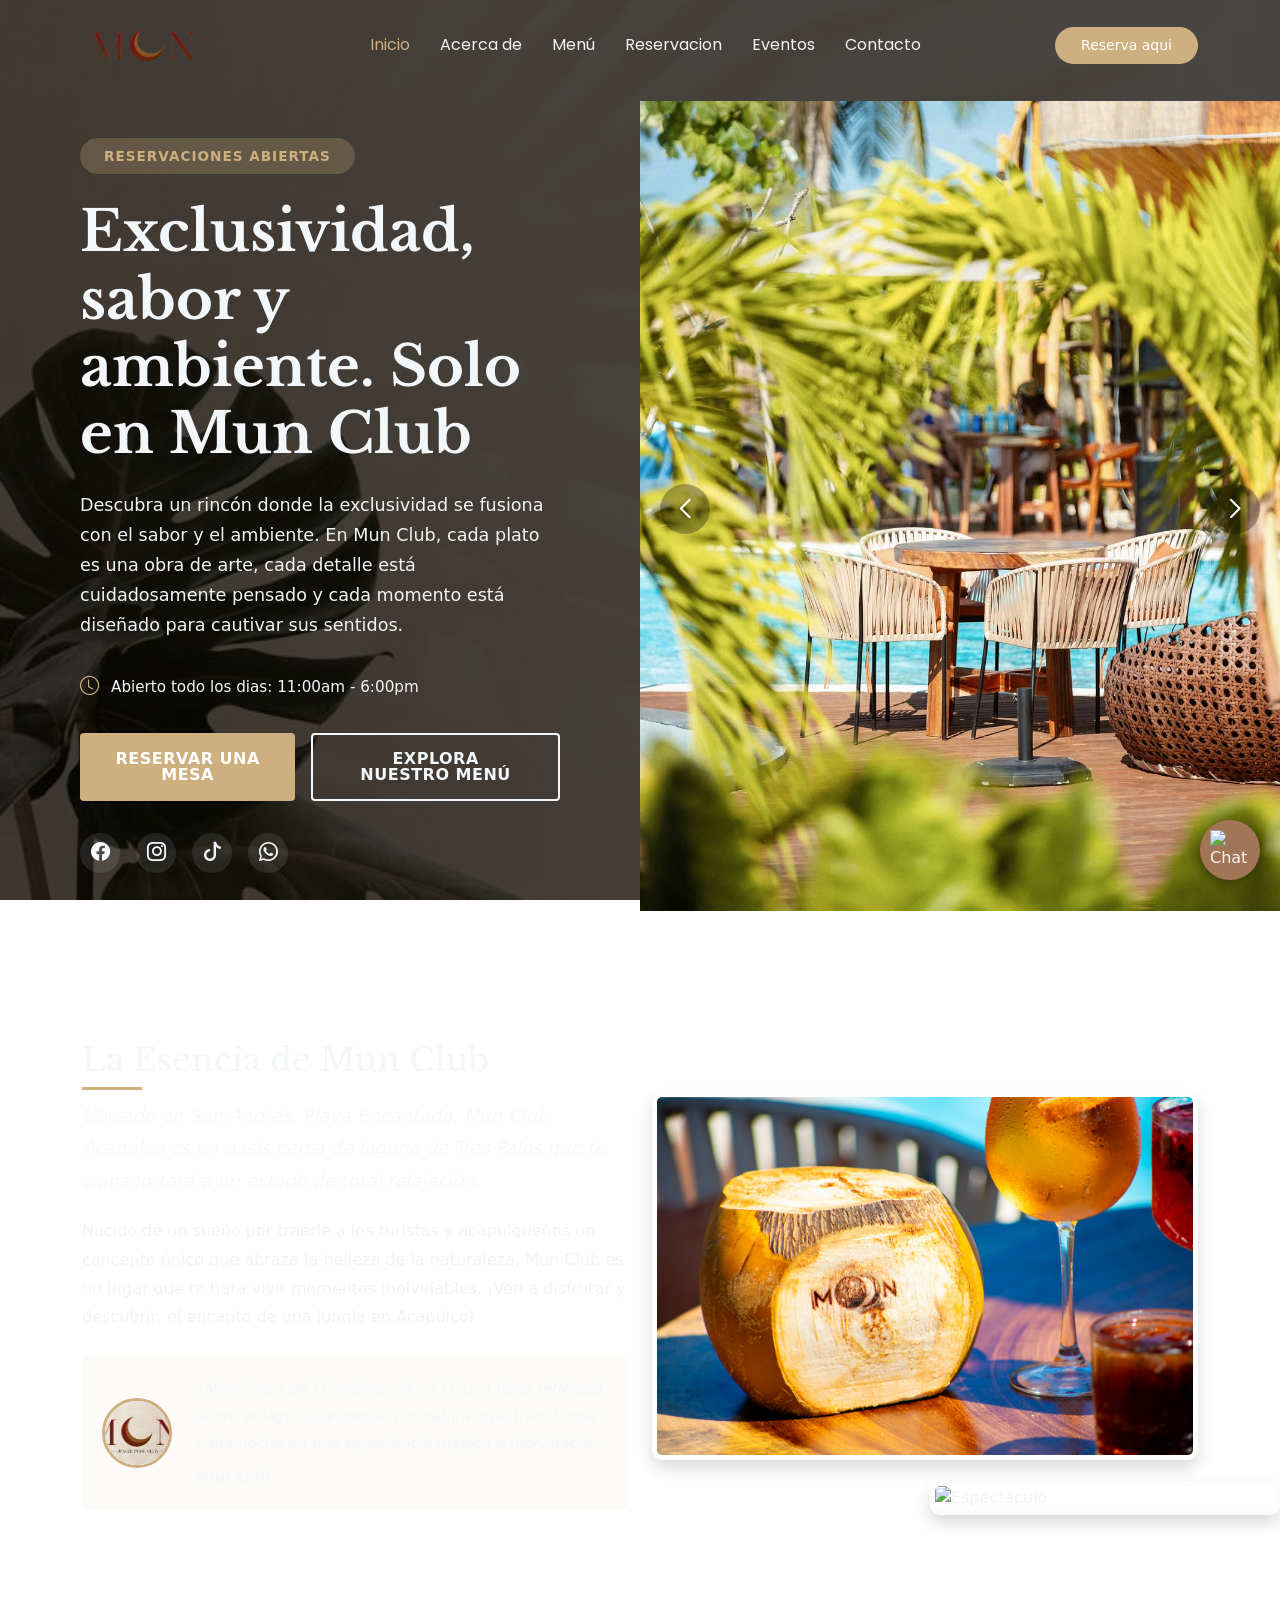
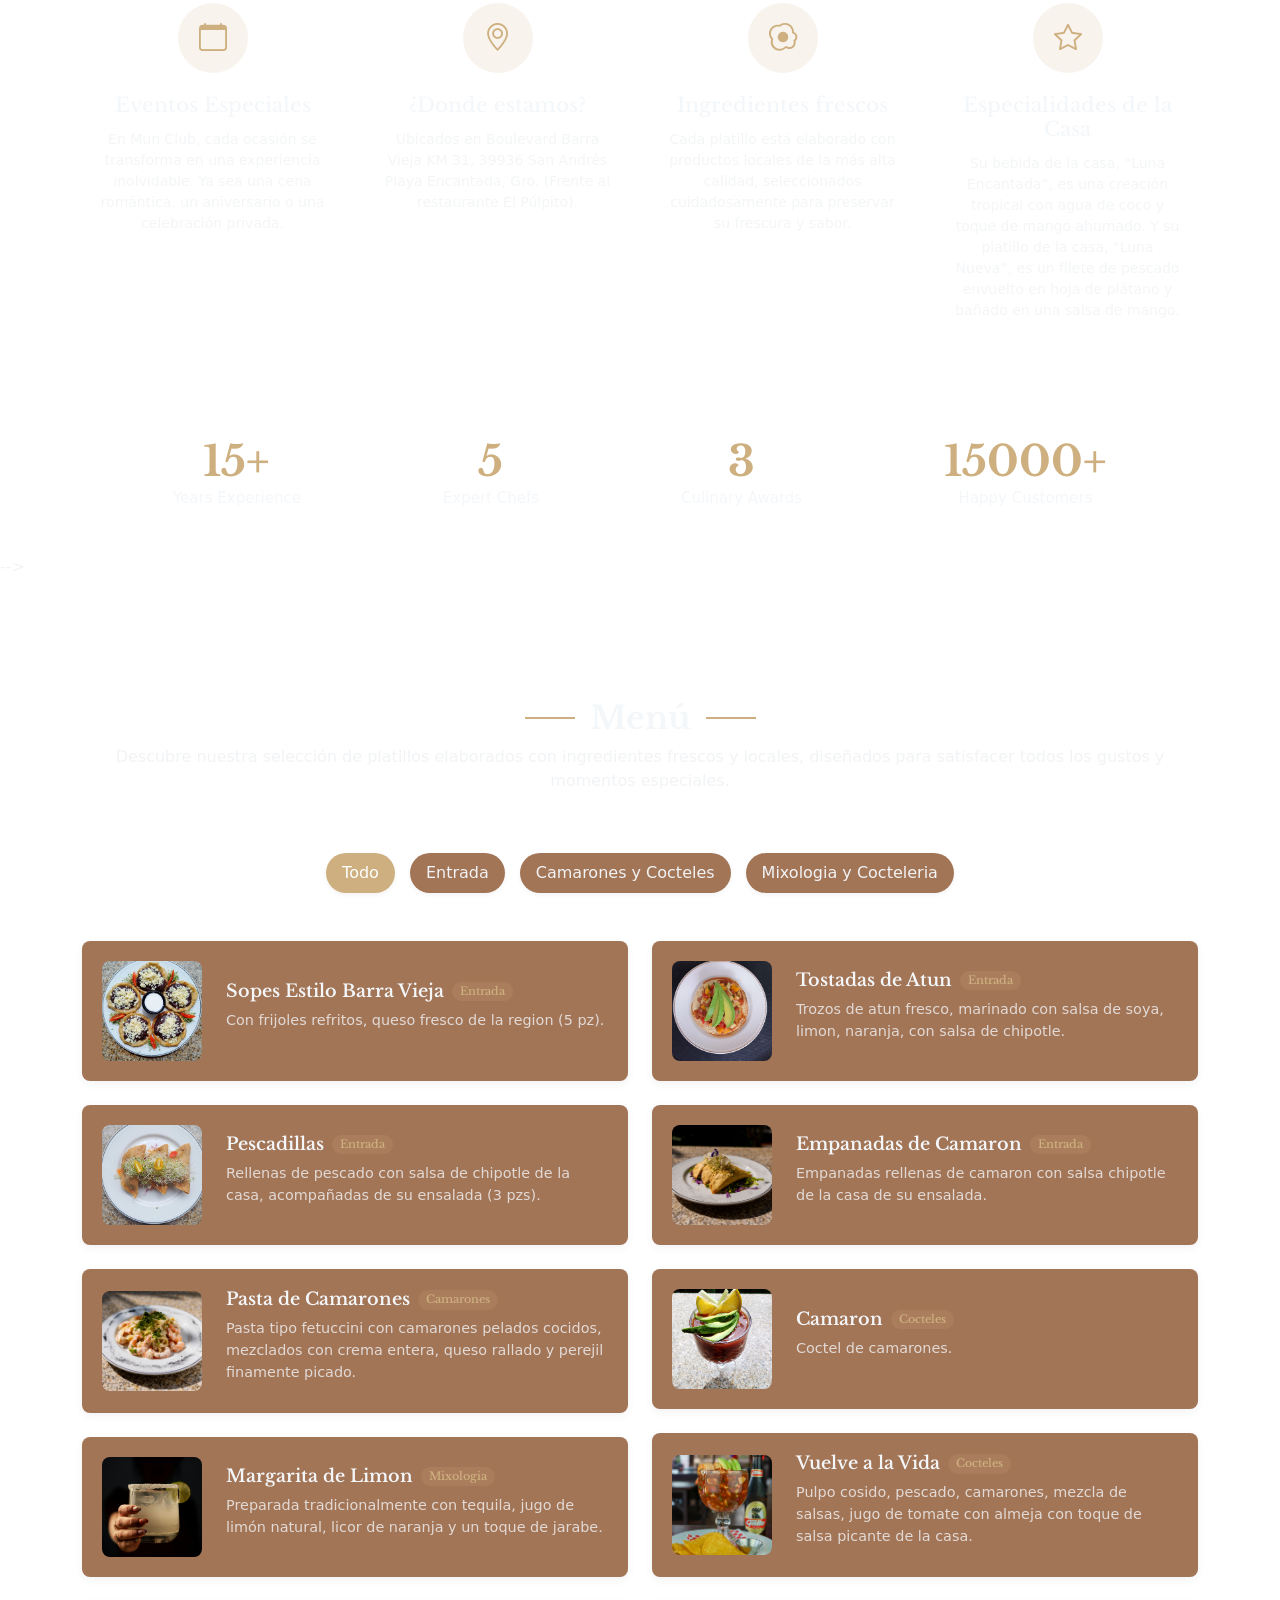
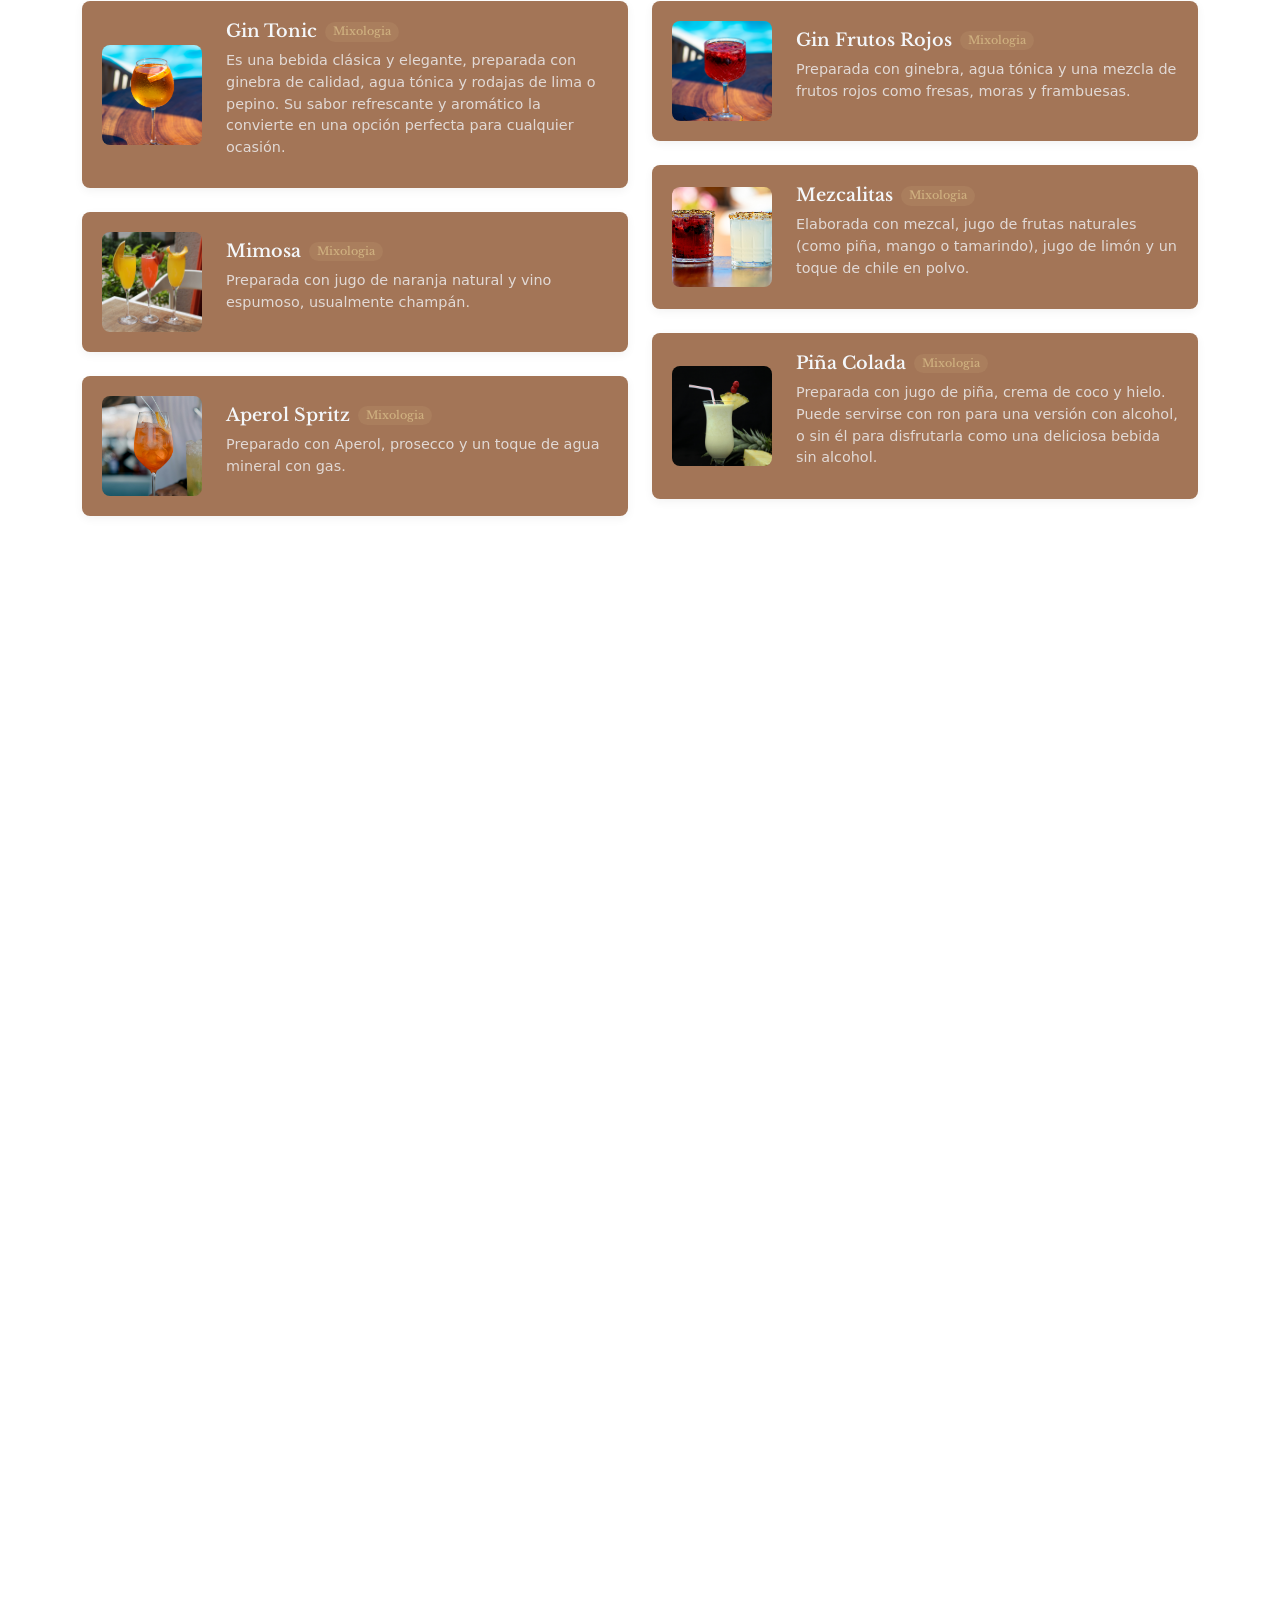
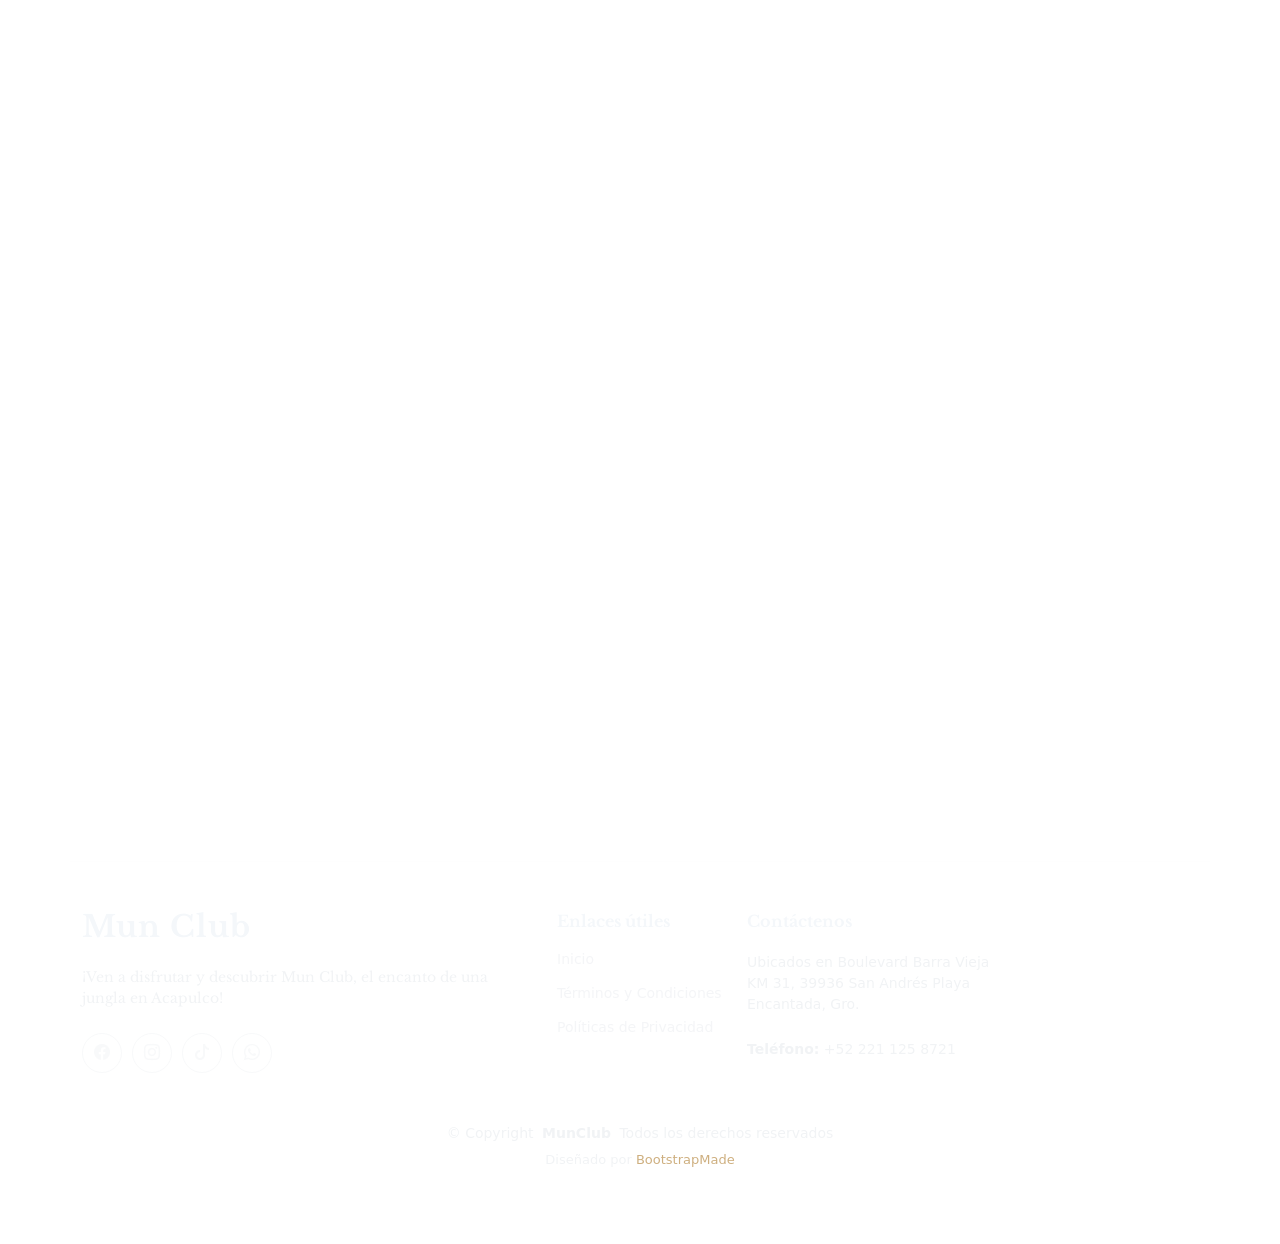
==== index.html @ 1144cb5f "cambio del index" ====
<!DOCTYPE html>
<html lang="en">

<head>
  <meta charset="utf-8">
  <meta content="width=device-width, initial-scale=1.0" name="viewport">
  <title>MunClub</title>
  <meta name="description" content="">
  <meta name="keywords" content="">

  <!-- Favicons -->
  <link href="assets/img/medialuna.png" rel="icon">
  <!-- <link href="assets/img/apple-touch-icon.png" rel="apple-touch-icon"> -->

  <!-- Fonts -->
  <link href="https://fonts.googleapis.com" rel="preconnect">
  <link href="https://fonts.gstatic.com" rel="preconnect" crossorigin>
  <link
    href="https://fonts.googleapis.com/css2?family=Roboto:ital,wght@0,100;0,300;0,400;0,500;0,700;0,900;1,100;1,300;1,400;1,500;1,700;1,900&family=Poppins:ital,wght@0,100;0,200;0,300;0,400;0,500;0,600;0,700;0,800;0,900;1,100;1,200;1,300;1,400;1,500;1,600;1,700;1,800;1,900&family=Libre+Baskerville:ital,wght@0,400;0,700;1,400;1,700&display=swap"
    rel="stylesheet">

  <!-- Vendor CSS Files -->
  <link href="assets/vendor/bootstrap/css/bootstrap.min.css" rel="stylesheet">
  <link href="assets/vendor/bootstrap-icons/bootstrap-icons.css" rel="stylesheet">
  <link href="assets/vendor/aos/aos.css" rel="stylesheet">
  <link href="assets/vendor/swiper/swiper-bundle.min.css" rel="stylesheet">

  <!-- Main CSS File -->
  <link href="assets/css/main.css" rel="stylesheet">

  <!-- =======================================================
  * Template Name: NiceRestaurant
  * Template URL: https://bootstrapmade.com/nice-restaurant-bootstrap-template/
  * Updated: Jun 06 2025 with Bootstrap v5.3.6
  * Author: BootstrapMade.com
  * License: https://bootstrapmade.com/license/
  ======================================================== -->
  <!-- Código de instalación Cliengo para yocelingarcia2110@gmail.com -->

</head>

<body class="index-page">

  <header id="header" class="header d-flex align-items-center sticky-top">
    <div class="container position-relative d-flex align-items-center justify-content-between">

      <a href="index.php" class="logo d-flex align-items-center me-auto me-xl-0">
        <!-- Uncomment the line below if you also wish to use an image logo -->
        <!-- <img src="assets/img/logo.webp" alt=""> -->
        <img src="assets/img/logo.png" alt="Logo" style="width: 130px; height: auto;">

      </a>

      <nav id="navmenu" class="navmenu">
        <ul>
          <li><a href="#hero" class="active">Inicio</a></li>
          <li><a href="#about">Acerca de</a></li>
          <li><a href="#menu">Men&uacute;</a></li>
          <li><a href="#book-a-table">Reservacion</a></li>
          <li><a href="#events">Eventos</a></li>
          <!-- <li class="dropdown"><a href="#"><span>Dropdown</span> <i class="bi bi-chevron-down toggle-dropdown"></i></a>
            <ul>
              <li><a href="#">Dropdown 1</a></li>
              <li class="dropdown"><a href="#"><span>Deep Dropdown</span> <i class="bi bi-chevron-down toggle-dropdown"></i></a>
                <ul>
                  <li><a href="#">Deep Dropdown 1</a></li>
                  <li><a href="#">Deep Dropdown 2</a></li>
                  <li><a href="#">Deep Dropdown 3</a></li>
                  <li><a href="#">Deep Dropdown 4</a></li>
                  <li><a href="#">Deep Dropdown 5</a></li>
                </ul>
              </li>
              <li><a href="#">Dropdown 2</a></li>
              <li><a href="#">Dropdown 3</a></li>
              <li><a href="#">Dropdown 4</a></li>
            </ul>
          </li> -->
          <li><a href="#contact">Contacto</a></li>
        </ul>
        <i class="mobile-nav-toggle d-xl-none bi bi-list"></i>
      </nav>

      <a class="btn-getstarted d-none d-sm-block" href="#book-a-table">Reserva aqui</a>

    </div>
  </header>

  <main class="main">

    <!-- Hero Section -->
    <section id="hero" class="hero section">
      <div class="container-fluid hero-container" data-aos="fade-up">
        <div class="row g-0 align-items-center">
          <div class="col-lg-6 content-col">
            <div class="content-wrapper">
              <div class="status-badge">Reservaciones Abiertas</div>
              <h2>Exclusividad, sabor y ambiente. Solo en Mun Club</h2>
              <p>Descubra un rincón donde la exclusividad se fusiona con el sabor y el ambiente. En Mun Club, cada plato
                es una obra de arte, cada detalle está cuidadosamente pensado
                y cada momento está diseñado para cautivar sus sentidos.</p>

              <div class="opening-hours" data-aos="fade-up" data-aos-delay="500">
                <i class="bi bi-clock"></i>
                <span>Abierto todo los dias: 11:00am - 6:00pm</span>
              </div>

              <div class="btn-group">
                <a href="#book-a-table" class="btn btn-book">Reservar una mesa</a>
                <a href="#menu" class="btn btn-menu">Explora nuestro men&uacute;</a>
              </div>

              <div class="social-links">
                <a href="https://www.facebook.com/profile.php?id=61573146194185"><i class="bi bi-facebook"></i></a>
                <a
                  href="https://www.instagram.com/munclub_aca?utm_source=ig_web_button_share_sheet&igsh=MXZiOXViYnc0ZmVwag=="><i
                    class="bi bi-instagram"></i></a>
                <a href="https://www.tiktok.com/@munclub_aca?is_from_webapp=1&sender_device=pc"><i
                    class="bi bi-tiktok"></i></a>
                <a href="https://wa.me/5212211258721?text=Hola%20Mun%20Club%2C%20quisiera%20hacer%20una%20reservación"><i
                    class="bi bi-whatsapp"></i></a>
              </div>
            </div>
          </div>

          <div class="col-lg-6 swiper-col">
            <div class="swiper hero-swiper init-swiper" data-aos="zoom-out" data-aos-delay="100">
              <script type="application/json" class="swiper-config">
                {
                  "loop": true,
                  "speed": 800,
                  "autoplay": {
                  "delay": 5000
                  },
                  "effect": "fade",
                  "slidesPerView": 1,
                  "navigation": {
                    "nextEl": ".swiper-button-next",
                    "prevEl": ".swiper-button-prev"
                  }
                }
              </script>
              <div class="swiper-wrapper">
                <div class="swiper-slide">
                  <div class="img-container">
                    <img src="assets/img/club/entrada_mun.jpg" alt="Restaurant Ambience">
                  </div>
                </div>
                <div class="swiper-slide">
                  <div class="img-container">
                    <img src="assets/img/club/sillas_mun.jpg" alt="Signature Dish">
                  </div>
                </div>
                <div class="swiper-slide">
                  <div class="img-container">
                    <img src="assets/img/club/vista_mun.jpg" alt="Expert Chefs">
                  </div>
                </div>
              </div>
              <div class="swiper-button-next"></div>
              <div class="swiper-button-prev"></div>
            </div>

          </div>
        </div>
      </div>

    </section><!-- /Hero Section -->

    <!-- About Section -->
    <section id="about" class="about section">

      <div class="container" data-aos="fade-up" data-aos-delay="100">

        <div class="row align-items-center gy-4">
          <div class="col-lg-6" data-aos="fade-up" data-aos-delay="200">
            <div class="about-content">
              <h3>La Esencia de Mun Club</h3>
              <p class="fst-italic">Ubicado en San Andr&eacute;s, Playa Encantada, Mun Club Acapulco es un oasis cerca
                de laguna de Tres Palos que te transportar&aacute; a un estado de total relajaci&oacute;n.</p>
              <p>Nacido de un sue&ntilde;o por traerle a los turistas y acapulque&ntilde;os un concepto &uacute;nico que
                abraza la belleza de la naturaleza,
                Mun Club es un lugar que te har&aacute; vivir momentos inolvidables. &iexcl;Ven a disfrutar y descubrir,
                el encanto de una jungla en Acapulco!</p>

              <div class="chef-signature mt-4">
                <div class="row align-items-center">
                  <div class="col-auto">
                    <img src="assets/img/logo.jpeg" class="chef-avatar rounded-circle" alt="Chef Portrait">
                  </div>
                  <div class="col">
                    <p class="chef-message mb-2">&ldquo;Mun&rdquo; nace de la inspiraci&oacute;n en la luna llena
                      reflejada sobre el lago, un espect&aacute;culo natural que transforma cada noche en una
                      experiencia m&aacute;gica e inolvidable.</p>
                    <p class="chef-name">Mun Club</p>
                  </div>
                </div>
              </div>
            </div>
          </div>

          <div class="col-lg-6" data-aos="zoom-in" data-aos-delay="300">
            <div class="about-image-wrapper">
              <img src="assets/img/club/_VR_5437.jpg" class="img-fluid main-image shadow" style="width: 600px;"
                alt="En familia">
              <img src="assets/img/club/_VR_6029.jpg" class="img-fluid accent-image shadow" style="width: 350px;"
                alt="Espectaculo">
              <!-- <span class="establishment-year d-flex align-items-center justify-content-center text-center">Est. 2005</span> -->
            </div>
          </div>
        </div>

        <div class="row mt-5 pt-4 features-section">
          <div class="col-lg-3 col-md-6 mb-4" data-aos="fade-up" data-aos-delay="200">
            <div class="feature-box">
              <div class="feature-icon">
                <i class="bi bi-calendar"></i>
              </div>
              <h4>Eventos Especiales</h4>
              <p>En Mun Club, cada ocasi&oacute;n se transforma en una experiencia inolvidable. Ya sea una cena
                rom&aacute;ntica, un aniversario o una celebraci&oacute;n privada.</p>
            </div>
          </div>

          <div class="col-lg-3 col-md-6 mb-4" data-aos="fade-up" data-aos-delay="300">
            <div class="feature-box">
              <div class="feature-icon">
                <i class="bi bi-geo-alt"></i>
              </div>
              <h4>¿Donde estamos?</h4>
              <p>Ubicados en Boulevard Barra Vieja KM 31, 39936 San Andr&eacute;s Playa Encantada, Gro. (Frente al
                restaurante El P&uacute;lpito).</p>
            </div>
          </div>

          <div class="col-lg-3 col-md-6 mb-4" data-aos="fade-up" data-aos-delay="400">
            <div class="feature-box">
              <div class="feature-icon">
                <i class="bi bi-egg-fried"></i>
              </div>
              <h4>Ingredientes frescos</h4>
              <p>Cada platillo est&aacute; elaborado con productos locales de la m&aacute;s alta calidad, seleccionados
                cuidadosamente para preservar su frescura y sabor.</p>
            </div>
          </div>

          <div class="col-lg-3 col-md-6 mb-4" data-aos="fade-up" data-aos-delay="500">
            <div class="feature-box">
              <div class="feature-icon">
                <i class="bi bi-star"></i>
              </div>
              <h4>Especialidades de la Casa</h4>
              <p>Su bebida de la casa, &ldquo;Luna Encantada&rdquo;, es una creaci&oacute;n tropical con agua de coco y
                toque de mango ahumado. Y su platillo de la casa, &ldquo;Luna Nueva&rdquo;,
                es un filete de pescado envuelto en hoja de pl&aacute;tano y ba&ntilde;ado en una salsa de mango.</p>
            </div>
          </div>
        </div>


        <div class="col-lg-12" data-aos="fade-up" data-aos-delay="200">
          <div class="stats-container">
            <div class="stat-item">
              <span class="stat-number"><span data-purecounter-start="0" data-purecounter-end="15"
                  data-purecounter-duration="0" class="purecounter">15</span>+</span>
              <p class="stat-label">Years Experience</p>
            </div>

            <div class="stat-item">
              <span class="stat-number"><span data-purecounter-start="0" data-purecounter-end="5"
                  data-purecounter-duration="0" class="purecounter">5</span></span>
              <p class="stat-label">Expert Chefs</p>
            </div>

            <div class="stat-item">
              <span class="stat-number"><span data-purecounter-start="0" data-purecounter-end="3"
                  data-purecounter-duration="0" class="purecounter">3</span></span>
              <p class="stat-label">Culinary Awards</p>
            </div>

            <div class="stat-item">
              <span class="stat-number"><span data-purecounter-start="0" data-purecounter-end="15000"
                  data-purecounter-duration="0" class="purecounter">15000</span>+</span>
              <p class="stat-label">Happy Customers</p>
            </div>
          </div>
        </div>
      </div> -->

      </div>

    </section><!-- /About Section -->

    <!-- Menu Section -->
    <section id="menu" class="menu section">

      <!-- Section Title -->
      <div class="container section-title" data-aos="fade-up">
        <h2>Men&uacute;</h2>
        <p>Descubre nuestra selecci&oacute;n de platillos elaborados con ingredientes frescos y locales,
          dise&ntilde;ados para satisfacer todos los gustos y momentos especiales.</p>
      </div><!-- End Section Title -->

      <div class="container" data-aos="fade-up">

        <div class="isotope-layout" data-default-filter="*" data-layout="masonry" data-sort="original-order">

          <div class="menu-filters isotope-filters mb-5">
            <ul>
              <li data-filter="" class="filter-active">Todo</li>
              <li data-filter=".filter-starters">Entrada</li>
              <li data-filter=".filter-main">Camarones y Cocteles</li>
              <li data-filter=".filter-dessert">Mixologia y Cocteleria</li>
              <!-- <li data-filter=".filter-drinks">Drinks</li> -->
            </ul>
          </div>

          <div class="menu-container isotope-container row gy-4">

            <!-- Regular Menu Items Entrada -->
            <div class="col-lg-6 isotope-item filter-starters">
              <div class="menu-item d-flex align-items-center gap-4">
                <img src="assets/img/club/Sopes_estilo_baja.jpeg" alt="Sopes estilo baja"
                  class="menu-img img-fluid rounded-3">
                <div class="menu-content">
                  <h5>Sopes Estilo Barra Vieja <span class="menu-tag">Entrada</span></h5>
                  <p>Con frijoles refritos, queso fresco de la region (5 pz).</p>
                </div>
              </div>
            </div>

            <div class="col-lg-6 isotope-item filter-starters">
              <div class="d-flex menu-item align-items-center gap-4">
                <img src="assets/img/club/tostadas_atu.jpeg" alt="Starter" class="menu-img img-fluid rounded-3">
                <div class="menu-content">
                  <h5>Tostadas de Atun<span class="menu-tag">Entrada</span></h5>
                  <p>Trozos de atun fresco, marinado con salsa de soya, limon, naranja, con salsa de chipotle.</p>
                </div>
              </div>
            </div>

            <div class="col-lg-6 isotope-item filter-starters">
              <div class="d-flex menu-item align-items-center gap-4">
                <img src="assets/img/club/Pezcadillas.jpeg" alt="Starter" class="menu-img img-fluid rounded-3">
                <div class="menu-content">
                  <h5>Pescadillas<span class="menu-tag">Entrada</span></h5>
                  <p>Rellenas de pescado con salsa de chipotle de la casa, acompañadas de su ensalada (3 pzs).</p>
                </div>
              </div>
            </div>

            <div class="col-lg-6 isotope-item filter-starters">
              <div class="d-flex menu-item align-items-center gap-4">
                <img src="assets/img/club/_VR_5564.jpg" alt="Starter" class="menu-img img-fluid rounded-3">
                <div class="menu-content">
                  <h5>Empanadas de Camaron<span class="menu-tag">Entrada</span></h5>
                  <p>Empanadas rellenas de camaron con salsa chipotle de la casa de su ensalada.</p>
                </div>
              </div>
            </div>

            <!--fIN Entrada-->

            <!-- Camarones -->
            <div class="col-lg-6 isotope-item filter-main">
              <div class="d-flex menu-item align-items-center gap-4">
                <img src="assets/img/club/pasta_camaron.jpg" alt="Main Course" class="menu-img img-fluid rounded-3">
                <div class="menu-content">
                  <h5>Pasta de Camarones <span class="menu-tag">Camarones</span></h5>
                  <p>Pasta tipo fetuccini con camarones pelados cocidos, mezclados con crema entera, queso rallado y
                    perejil finamente picado.</p>

                </div>
              </div>
            </div>
            <!-- Camarones -->

            <div class="col-lg-6 isotope-item filter-main">
              <div class="d-flex menu-item align-items-center gap-4">
                <img src="assets/img/club/coctel_camaron.jpeg" alt="Main Course" class="menu-img img-fluid rounded-3">
                <div class="menu-content">
                  <h5>Camaron <span class="menu-tag">Cocteles</span></h5>
                  <p>Coctel de camarones.</p>

                </div>
              </div>
            </div>

            <div class="col-lg-6 isotope-item filter-main">
              <div class="d-flex menu-item align-items-center gap-4">
                <img src="assets/img/club/coctel_vuelve_a_la_vida.jpg" alt="Main Course"
                  class="menu-img img-fluid rounded-3">
                <div class="menu-content">
                  <h5>Vuelve a la Vida<span class="menu-tag">Cocteles</span></h5>
                  <p>Pulpo cosido, pescado, camarones, mezcla de salsas, jugo de tomate con almeja con toque de salsa
                    picante de la casa.</p>

                </div>
              </div>
            </div>

            <div class="col-lg-6 isotope-item filter-dessert">
              <div class="d-flex menu-item align-items-center gap-4">
                <img src="assets/img/club/margarita_de_limon.jpg" alt="Dessert" class="menu-img img-fluid rounded-3">
                <div class="menu-content">
                  <h5>Margarita de Limon<span class="menu-tag">Mixologia</span></h5>
                  <p>Preparada tradicionalmente con tequila, jugo de lim&oacute;n natural, licor de naranja y un toque
                    de jarabe.</p>
                </div>
              </div>
            </div>

            <div class="col-lg-6 isotope-item filter-dessert">
              <div class="d-flex menu-item align-items-center gap-4">
                <img src="assets/img/club/gin_tinic.jpg" alt="Dessert" class="menu-img img-fluid rounded-3">
                <div class="menu-content">
                  <h5>Gin Tonic <span class="menu-tag">Mixologia</span></h5>
                  <p>Es una bebida cl&aacute;sica y elegante, preparada con ginebra de calidad, agua t&oacute;nica y
                    rodajas de lima o pepino. Su sabor refrescante
                    y arom&aacute;tico la convierte en una opci&oacute;n perfecta para cualquier ocasi&oacute;n.</p>

                </div>
              </div>
            </div>

            <div class="col-lg-6 isotope-item filter-dessert">
              <div class="d-flex menu-item align-items-center gap-4">
                <img src="assets/img/club/gin_frutos_rojos.jpg" alt="Dessert" class="menu-img img-fluid rounded-3">
                <div class="menu-content">
                  <h5>Gin Frutos Rojos<span class="menu-tag">Mixologia</span></h5>
                  <p>Preparada con ginebra, agua t&oacute;nica y
                    una mezcla de frutos rojos como fresas, moras y frambuesas.</p>
                </div>
              </div>
            </div>

            <div class="col-lg-6 isotope-item filter-dessert">
              <div class="d-flex menu-item align-items-center gap-4">
                <img src="assets/img/club/mezcalitas.jpg" alt="Dessert" class="menu-img img-fluid rounded-3">
                <div class="menu-content">
                  <h5>Mezcalitas<span class="menu-tag">Mixologia</span></h5>
                  <p>Elaborada con mezcal, jugo de frutas naturales (como pi&ntilde;a, mango o tamarindo),
                    jugo de lim&oacute;n y un toque de chile en polvo.</p>
                </div>
              </div>
            </div>

            <div class="col-lg-6 isotope-item filter-dessert">
              <div class="d-flex menu-item align-items-center gap-4">
                <img src="assets/img/club/mimosas.jpg" alt="Dessert" class="menu-img img-fluid rounded-3">
                <div class="menu-content">
                  <h5>Mimosa<span class="menu-tag">Mixologia</span></h5>
                  <p>Preparada con jugo de naranja natural y vino espumoso, usualmente champ&aacute;n.</p>
                </div>
              </div>
            </div>

            <div class="col-lg-6 isotope-item filter-dessert">
              <div class="d-flex menu-item align-items-center gap-4">
                <img src="assets/img/club/piña_colada.jpg" alt="Dessert" class="menu-img img-fluid rounded-3">
                <div class="menu-content">
                  <h5>Pi&ntilde;a Colada<span class="menu-tag">Mixologia</span></h5>
                  <p>Preparada con jugo de pi&ntilde;a, crema de coco y hielo.
                    Puede servirse con ron para una versi&oacute;n con alcohol, o sin &eacute;l para disfrutarla como
                    una deliciosa bebida sin alcohol.</p>
                </div>
              </div>
            </div>

            <div class="col-lg-6 isotope-item filter-dessert">
              <div class="d-flex menu-item align-items-center gap-4">
                <img src="assets/img/club/aperol.jpg" alt="Dessert" class="menu-img img-fluid rounded-3">
                <div class="menu-content">
                  <h5>Aperol Spritz<span class="menu-tag">Mixologia</span></h5>
                  <p>Preparado con Aperol, prosecco y un toque de agua mineral con gas.</p>
                </div>
              </div>
            </div>


          
          </div>

        
        </div>

      </div>

      <div class="text-center mt-5" data-aos="fade-up">
        <a href="assets/pdf/Mun Club Menu.pdf" class="download-menu">
          <i class="bi bi-file-earmark-pdf"></i> Descargar Men&uacute;
        </a>
      </div>

      <!-- Chef's Specials -->
      <div class="col-12 mt-5" data-aos="fade-up">
        <div class="specials-badge">
          <span><i class="bi bi-award"></i> Sabores Nuevos</span>
        </div>
        <div class="specials-container">
          <div class="row g-4">
            <div class="col-md-6">
              <div class="menu-item special-item">
                <div class="menu-item-img">
                  <img src="assets/img/club/tacos_gobernador.jpeg" alt="Special Dish" class="img-fluid">
                  <div class="menu-item-badges">
                    <span class="badge-special">Nuevo</span>
                    <span class="badge-vegan">Mariscos</span>
                  </div>
                </div>
                <div class="menu-item-content">
                  <h4>Tacos Gobernador</h4>
                  <p>Tortillas doradas rellenas de camarones salteados con pimientos, cebolla y queso derretido, todo
                    sazonado con un toque especial de la casa. Una combinaci&oacute;n
                    jugosa y crujiente que captura el sabor del Pac&iacute;fico en cada bocado.</p>
                </div>
              </div>
            </div>
            <div class="col-md-6">
              <div class="menu-item special-item">
                <div class="menu-item-img">
                  <img src="assets/img/club/camarones_rrellenos.jpg" alt="Special Dish" class="img-fluid">
                  <div class="menu-item-badges">
                    <span class="badge-special">Nuevo</span>
                    <span class="badge-spicy">Mariscos</span>
                  </div>
                </div>
                <div class="menu-item-content">
                  <h4>Camarones Rellenos</h4>
                  <p>Jugosos camarones jumbo rellenos de queso crema y envueltos en tocino crujiente,
                    servidos con una salsa especial de la casa. Un platillo indulgente que combina mariscos y sabores
                    ahumados a la perfecci&oacute;n.</p>
                </div>
              </div>
            </div>
          </div>
        </div>
      </div>

      </div>

    </section><!-- /Menu Section -->


    <!-- Book A Table Section -->
    <section id="book-a-table" class="book-a-table section">

      <div class="container" data-aos="fade-up" data-aos-delay="100">

        <div class="row gy-5 mb-5">
          <div class="col-lg-6" data-aos="fade-right" data-aos-delay="200">
            <div class="reservation-info">
              <div class="text-content">
                <h3>Reserva tu Mesa</h3>
                <p>Vive una experiencia gastron&oacute;mica inolvidable. Haz tu reservaci&oacute;n con
                  anticipaci&oacute;n y asegura tu lugar para disfrutar de nuestros platillos en el ambiente perfecto.
                </p>

                <div class="reservation-details mt-4">
                  <div class="detail-item">
                    <i class="bi bi-clock"></i>
                    <div>
                      <h5>Horarios de Atenci&oacute;n</h5>
                      <p>Lunes - Domingo: 11:00 AM - 6:00 PM<br>

                    </div>
                  </div>

                  <div class="detail-item">
                    <i class="bi bi-geo-alt"></i>
                    <div>
                      <h5>Ubicaci&oacute;n</h5>
                      <p>Ubicados en Boulevard Barra Vieja KM 31, 39936 San Andr&eacute;s Playa Encantada, Gro. <br>
                        (Frente al restaurante El P&uacute;lpito).</p>
                    </div>
                  </div>

                  <div class="detail-item">
                    <i class="bi bi-telephone"></i>
                    <div>
                      <h5>Ll&aacute;manos</h5>
                      <p>+52 221 125 8721</p>
                    </div>
                  </div>
                </div>
              </div>
            </div>
          </div>

          <div class="col-lg-6" data-aos="fade-left" data-aos-delay="300">
            <div class="reservation-image">
              <video class="video-responsive" controls>
                <source src="assets/img/club/mun.MP4" type="video/mp4">
              </video>

            </div>
          </div>
        </div>

        <div class="row">
          <div class="col-12" data-aos="fade-up" data-aos-delay="400">
            <div class="reservation-form-wrapper">
              <div class="form-header">
                <h3>Reserva una Mesa</h3>
                <p>Por favor rellene el siguiente formulario para realizar una reserva.</p>
              </div>

              <form action="forms/book-a-table.php" method="POST" role="form" class="php-email-form mt-4">
                <div class="row gy-4">
                  <div class="col-lg-4 form-group">
                    <input type="text" name="name" class="form-control" placeholder="Introduce tu nombre" required="">
                  </div>
                  <div class="col-lg-4 form-group">
                    <input type="email" class="form-control" name="email" placeholder="Introduce tu correo" required="">
                  </div>
                  <div class="col-lg-4 form-group">
                    <input type="text" class="form-control" name="phone" placeholder="Telefono" required="">
                  </div>
                  <div class="col-lg-4 form-group">
                    <select name="people" class="form-select" required="">
                      <option value="" disabled selected>Numero de personas</option>
                      <option value="1">1 Persona</option>
                      <option value="2">2 Personas</option>
                      <option value="3">3 Personas</option>
                      <option value="4">4 Personas</option>
                      <option value="5">5 Personas</option>
                      <option value="6">6+ Personas</option>
                    </select>
                  </div>

                  <div class="col-lg-4 form-group">
                    <select name="evento" class="form-select" required="">
                      <option value="" disabled selected>Tipo de Evento</option>
                      <option value="Boda">Boda</option>
                      <option value="XV años">XV a&ntilde;os</option>
                      <option value="Cumpleaños">Cumplea&ntilde;os</option>
                      <option value="Graduacion">Graduac&iacute;on</option>
                      <option value="Bautizo">Bautizo</option>
                      <option value="Baby Shower">Baby Shower</option>
                      <option value="Primera Comunión">Primera Comuni&oacute;n</option>
                      <option value="Fiesta Empresarial">Fiesta Empresarial</option>
                      <option value="Aniversario">Aniversario</option>
                      <option value="Despedida de Solter@">Despedida de Solter@</option>
                      <option value="Fiesta Infantil">Fiesta Infantil</option>
                      <option value="Evento Deportivo">Evento Deportivo</option>
                      <option value="Reuni&oacute;n Familiar">Reuni&oacute;n Familiar</option>
                      <option value="Cena Romántica">Cena Rom&aacute;ntica</option>
                      <option value="Otro">Otro</option>
                    </select>
                  </div>
                  <div class="col-lg-4 form-group">
                    <input type="date" name="date" class="form-control" placeholder="Date" required="">
                  </div>
                  <div class="col-lg-4 form-group">
                    <input type="time" class="form-control" name="time" id="time" placeholder="Time" required="">
                  </div>

                  <div class="form-group mt-4">
                    <textarea class="form-control" name="message" rows="3"
                      placeholder="Algun comentario que guste agregar (opcional)"></textarea>
                  </div>
                </div>


                <div class="text-center mt-4">
                  <button type="submit" class="btn-book-table">Reservar Ahora</button>
                </div>
              </form>
            </div>
          </div>
        </div>

      </div>

    </section><!-- /Book A Table Section -->

    <!-- Location Section -->
    <section id="location" class="location section">

      <!-- Section Title -->
      <div class="container section-title" data-aos="fade-up">
        <h2>Ubicacion</h2>
        <p>Nos encontramos en un punto estrat&eacute;gico de f&aacute;cil acceso, ideal para recibirte con comodidad y
          ofrecerte una experiencia inolvidable.
          Consulta el mapa y planea tu visita con antelaci&oacute;n.</p>
      </div><!-- End Section Title -->

      <div class="container" data-aos="fade-up" data-aos-delay="100">

        <div class="row g-4">
          <div class="col-lg-6" data-aos="fade-right" data-aos-delay="200">
            <div class="map-container">
              <iframe
                src="https://www.google.com/maps/embed?pb=!1m18!1m12!1m3!1d4533.201215967963!2d-99.6487858!3d16.6957289!2m3!1f0!2f0!3f0!3m2!1i1024!2i768!4f13.1!3m3!1m2!1s0x85ca436d23cb6d27%3A0x147cb361f2fa3ba6!2sMun%20Beach%20Club!5e1!3m2!1ses!2smx!4v1749857583089!5m2!1ses!2smx"
                width="600" height="450" style="border:0;" allowfullscreen="" loading="lazy"
                referrerpolicy="no-referrer-when-downgrade"></iframe>
            </div>
          </div>

          <div class="col-lg-6" data-aos="fade-left" data-aos-delay="200">
            <div class="info-container">
              <div class="section-header">
                <h2>Encuentranos</h2>
                <p>Visitanos Hoy</p>
              </div>

              <div class="info-card" data-aos="fade-up" data-aos-delay="300">
                <div class="info-icon">
                  <i class="bi bi-geo-alt"></i>
                </div>
                <div class="info-content">
                  <h3>Nuestra Ubicacion</h3>
                  <p>Ubicados en Boulevard Barra Vieja KM 31, 39936 San Andr&eacute;s Playa Encantada, Gro.</p>
                </div>
              </div>

              <div class="info-card" data-aos="fade-up" data-aos-delay="400">
                <div class="info-icon">
                  <i class="bi bi-telephone"></i>
                </div>
                <div class="info-content">
                  <h3>Reservas</h3>
                  <p>+52 221 125 8721</p>
                  <p class="small-text">Recuerda reservar con anticipacion</p>
                </div>
              </div>

              <div class="info-card" data-aos="fade-up" data-aos-delay="500">
                <div class="info-icon">
                  <i class="bi bi-clock"></i>
                </div>
                <div class="info-content">
                  <h3>Horario</h3>
                  <div class="hours-grid">
                    <div class="day">Lunes - Domingos</div>
                    <div class="time">11:00 AM - 06:00 PM</div>


                  </div>
                </div>
              </div>

              <div class="cta-wrapper" data-aos="fade-up" data-aos-delay="600">
                <a href="https://wa.me/5212211258721?text=Hola%20Mun%20Club%2C%20quisiera%20hacer%20una%20reservación"
                  class="btn-contact">Contacto</a>
              </div>
            </div>
          </div>
        </div>

      </div>

    </section><!-- /Location Section -->

    <!-- Events Section -->
    <section id="events" class="events section">

      <div class="container" data-aos="fade-up" data-aos-delay="100">

        <div class="intro-text text-center mb-5" data-aos="fade-up" data-aos-delay="150">
          <h2>Crea Momentos Inonvidables</h2>
          <p>Nos encargamos de cada detalle para que t&uacute; solo te dediques a disfrutar y compartir momentos
            especiales con quienes m&aacute;s quieres.</p>
        </div>

        <div class="event-types">
          <div class="row">
            <div class="col-lg-4 col-md-6" data-aos="fade-up" data-aos-delay="200">
              <div class="event-type-card">
                <div class="icon-wrapper">
                  <i class="bi bi-calendar-heart"></i>
                </div>
                <h3>Bodas y Celebraciones</h3>
                <p>Celebra momentos &uacute;nicos como bodas, aniversarios, cumplea&ntilde;os, bautizos, XV a&ntilde;os
                  y mucho m&aacute;s en un ambiente inolvidable. Cada detalle est&aacute; cuidadosamente planeado para
                  crear recuerdos que durar&aacute;n toda la vida.</p>
                <span class="capacity">Hasta 150 invitados</span>
              </div>
            </div>

            <div class="col-lg-4 col-md-6" data-aos="fade-up" data-aos-delay="250">
              <div class="event-type-card">
                <div class="icon-wrapper">
                  <i class="bi bi-building"></i>
                </div>
                <h3>Eventos Corporativos</h3>
                <p>Organizamos eventos empresariales con elegancia y eficiencia: conferencias, lanzamientos de
                  productos, cenas ejecutivas y m&aacute;s. Profesionalismo garantizado en cada paso.</p>
                <span class="capacity">Hasta 100 invitados</span>
              </div>
            </div>

            <div class="col-lg-4 col-md-6" data-aos="fade-up" data-aos-delay="300">
              <div class="event-type-card">
                <div class="icon-wrapper">
                  <i class="bi bi-people"></i>
                </div>
                <h3>Reuniones Privadas</h3>
                <p>Ideal para reuniones &iacute;ntimas y exclusivas con familiares o amigos. Disfruta de un espacio
                  acogedor y sofisticado para compartir momentos especiales.</p>
                <span class="capacity">Hasta 50 invitados</span>
              </div>
            </div>
          </div>
        </div>

        <div class="gallery-showcase" data-aos="fade-up" data-aos-delay="150">
          <div class="row g-3">
            <div class="col-lg-8">
              <div class="main-image" data-aos="zoom-in" data-aos-delay="200">
                <img src="assets/img/club/_VR_5509.jpg" alt="Event Space" class="img-fluid">
              </div>
            </div>
            <div class="col-lg-4">
              <div class="main-image" data-aos="zoom-in" data-aos-delay="200">
                <img src="assets/img/club/_VR_6029.jpg" alt="Event Space" class="img-fluid">
              </div>
            </div>

            <div class="col-lg-4">
              <div class="row g-3">
                <div class="col-lg-12 col-md-6">
                  <div class="gallery-item" data-aos="zoom-in" data-aos-delay="250">
                    <img src="assets/img/club/_VR_5516.jpg" alt="Event" class="img-fluid">
                  </div>
                </div>
                <div class="col-lg-12 col-md-6">
                  <div class="gallery-item" data-aos="zoom-in" data-aos-delay="300">
                    <img src="assets/img/club/_VR_5511.jpg" alt="Event" class="img-fluid">
                  </div>
                </div>
              </div>
            </div>

            <div class="col-lg-4">
              <div class="row g-3">
                <div class="col-lg-12 col-md-6">
                  <div class="gallery-item" data-aos="zoom-in" data-aos-delay="250">
                    <img src="assets/img/club/_VR_6090.jpg" alt="Event" class="img-fluid">
                  </div>
                </div>
                <div class="col-lg-12 col-md-6">
                  <div class="gallery-item" data-aos="zoom-in" data-aos-delay="300">
                    <img src="assets/img/club/_VR_9476.jpg" alt="Event" class="img-fluid">
                  </div>
                </div>
              </div>
            </div>

            <div class="col-lg-4">
              <div class="row g-3">
                <div class="col-lg-12 col-md-6">
                  <div class="gallery-item" data-aos="zoom-in" data-aos-delay="250">
                    <img src="assets/img/club/pizza de marisco.jpg" alt="Event" class="img-fluid">
                  </div>
                </div>
                <div class="col-lg-12 col-md-6">
                  <div class="gallery-item" data-aos="zoom-in" data-aos-delay="300">
                    <img src="assets/img/club/alberca.jpg" alt="Event" class="img-fluid">
                  </div>
                </div>
              </div>
            </div>
          </div>
        </div>

        <div class="event-cta" data-aos="fade-up" data-aos-delay="200">
          <div class="row align-items-center">
            <div class="col-lg-8">
              <h3>&iquest;Est&aacute;s listo para planificar tu evento especial?</h3>
              <p>
                Estamos aqu&iacute; para ayudarte a hacer realidad tu visi&oacute;n. Cont&aacute;ctanos hoy y descubre
                c&oacute;mo podemos hacer de tu evento algo inolvidable.
              </p>

            </div>
            <div class="col-lg-4 text-lg-end">
              <a href="https://wa.me/5212211258721?text=Hola%20Mun%20Club%2C%20quisiera%20hacer%20una%20reservación"
                class="btn-reserve">Reservar lugar</a>
            </div>
          </div>
        </div>

        <div class="featured-events" data-aos="fade-up" data-aos-delay="200">
          <h3>Pr&oacute;ximos Eventos del mes de Julio</h3>


          <div class="row g-4">
            <div class="col-lg-6 col-md-6">
              <div class="featured-event-card" data-aos="fade-up" data-aos-delay="250">
                <div class="event-date">
                  <span class="month">Julio</span>
                  <span class="day">12</span>
                </div>
                <div class="event-content">
                  <div class="event-image">
                    <img src="assets/img/club/bruja_de_mentira.jpg" alt="Summer Wine Festival" class="img-fluid">
                  </div>
                  <div class="event-info">
                    <h4>Bruja de Mentira</h4>
                    <ul class="event-meta">
                      <li><i class="bi bi-clock"></i>Puertas abiertas desde las 11:00 a.m.</li>
                      <li><i class="bi bi-geo-alt"></i>MCN Beach Pool Club, ubicado en Boulevard Barra Vieja, Playa
                        Encantada, Acapulco Gro</li>
                    </ul>
                    <!-- <p>Descripcion<br>
                     Descripcion
                  </p> -->
                    <!-- <a href="#book-a-table" class="btn-details">Reservar una mesa</a> -->
                    <a href="#book-a-table" class="btn-details">Reservar aqui</a>
                  </div>
                </div>
              </div>
            </div>

            <div class="col-lg-6 col-md-6">
              <div class="featured-event-card" data-aos="fade-up" data-aos-delay="250">
                <div class="event-date">
                  <span class="month">Julio</span>
                  <span class="day">13</span>
                </div>
                <div class="event-content">
                  <div class="event-image">
                    <img src="assets/img/club/daniel_zetter.jpg" alt="Summer Wine Festival" class="img-fluid">
                  </div>
                  <div class="event-info">
                    <h4>DJ Daniel Zetter</h4>
                    <ul class="event-meta">
                      <li><i class="bi bi-clock"></i>Puertas abiertas desde las 11:00 a.m.</li>
                      <li><i class="bi bi-geo-alt"></i>MCN Beach Pool Club, ubicado en Boulevard Barra Vieja, Playa
                        Encantada, Acapulco Gro</li>
                    </ul>
                    <!-- <p>Descripcion<br>
                     Descripcion
                  </p> -->
                    <a href="#book-a-table" class="btn-details">Reservar aqui</a>
                  </div>
                </div>
              </div>
            </div>

            <div class="col-lg-6 col-md-6">
              <div class="featured-event-card" data-aos="fade-up" data-aos-delay="250">
                <div class="event-date">
                  <span class="month">Julio</span>
                  <span class="day">19</span>
                </div>
                <div class="event-content">
                  <div class="event-image">
                    <img src="assets/img/club/djj3.png" alt="Summer Wine Festival" class="img-fluid" height="300px"
                      width="2ins">
                  </div>
                  <div class="event-info">
                    <h4>DJ Ithay y Black Factor</h4>
                    <ul class="event-meta">
                      <li><i class="bi bi-clock"></i>Puertas abiertas desde las 11:00 a.m.</li>
                      <li><i class="bi bi-geo-alt"></i>MCN Beach Pool Club, ubicado en Boulevard Barra Vieja, Playa
                        Encantada, Acapulco Gro</li>
                    </ul>
                    <p>Con nuestros DJ'S<br>

                    </p>
                    <a href="#book-a-table" class="btn-details">Reservar aqui</a>
                  </div>
                </div>
              </div>
            </div>

            <div class="col-lg-6 col-md-6">
              <div class="featured-event-card" data-aos="fade-up" data-aos-delay="250">
                <div class="event-date">
                  <span class="month">Julio</span>
                  <span class="day">20</span>
                </div>
                <div class="event-content">
                  <div class="event-image">
                    <img src="assets/img/club/espectaculo.png" alt="Summer Wine Festival" class="img-fluid">
                  </div>
                  <div class="event-info">
                    <h4>Party Full Mun </h4>
                    <ul class="event-meta">
                      <li><i class="bi bi-clock"></i>Puertas abiertas desde las 11:00 a.m.</li>
                      <li><i class="bi bi-geo-alt"></i>MCN Beach Pool Club, ubicado en Boulevard Barra Vieja, Playa
                        Encantada, Acapulco Gro</li>
                    </ul>
                    <p>Adéntrate a la experiencia, con nuestros danzantes de show de fuego y nuestros DJ’S invitados.

                    </p>
                    <a href="#book-a-table" class="btn-details">Reservar aqui</a>
                  </div>
                </div>
              </div>
            </div>

            <div class="col-lg-6 col-md-6">
              <div class="featured-event-card" data-aos="fade-up" data-aos-delay="250">
                <div class="event-date">
                  <span class="month">Julio</span>
                  <span class="day">26</span>
                </div>
                <div class="event-content">
                  <div class="event-image">
                    <img src="assets/img/club/tae.png" alt="Summer Wine Festival" class="img-fluid">
                  </div>
                  <div class="event-info">
                    <h4>DJ Ithay y Black Factor</h4>
                    <ul class="event-meta">
                      <li><i class="bi bi-clock"></i>Puertas abiertas desde las 11:00 a.m.</li>
                      <li><i class="bi bi-geo-alt"></i>MCN Beach Pool Club, ubicado en Boulevard Barra Vieja, Playa
                        Encantada, Acapulco Gro</li>
                    </ul>
                    <!-- <p>Descripcion<br>
                     Descripcion
                  </p> -->
                    <a href="#book-a-table" class="btn-details">Reservar aqui</a>
                  </div>
                </div>
              </div>
            </div>

            <div class="col-lg-6 col-md-6">
              <div class="featured-event-card" data-aos="fade-up" data-aos-delay="250">
                <div class="event-date">
                  <span class="month">Julio</span>
                  <span class="day">27</span>
                </div>
                <div class="event-content">
                  <div class="event-image">
                    <img src="assets/img/club/oriana.png" alt="Summer Wine Festival" class="img-fluid">
                  </div>
                  <div class="event-info">
                    <h4>Oriana</h4>
                    <ul class="event-meta">
                      <li><i class="bi bi-clock"></i>Puertas abiertas desde las 11:00 a.m.</li>
                      <li><i class="bi bi-geo-alt"></i>MCN Beach Pool Club, ubicado en Boulevard Barra Vieja, Playa
                        Encantada, Acapulco Gro</li>
                    </ul>
                    <!-- <p>Descripcion<br>
                     Descripcion
                  </p> -->
                    <a href="#book-a-table" class="btn-details">Reservar aqui</a>
                  </div>
                </div>
              </div>
            </div>
          </div>
        </div>

      </div>

    </section><!-- /Events Section -->

    <!-- Contact Section -->
    <section id="contact" class="contact section">

      <!-- Section Title -->
      <div class="container section-title" data-aos="fade-up">
        <h2>Contacto</h2>
        <p>Estamos aqu&iacute; para ayudarte. No dudes en comunicarte con nosotros para cualquier consulta, reserva o
          informaci&oacute;n adicional.
          Nuestro equipo estar&aacute; encantado de atenderte y brindarte la mejor atenci&oacute;n.</p>
      </div><!-- End Section Title -->

      <div class="container" data-aos="fade-up" data-aos-delay="100">

        <!-- Contact Info Boxes -->
        <div class="row gy-4 mb-5">
          <div class="col-lg-4" data-aos="fade-up" data-aos-delay="100">
            <div class="contact-info-box">
              <div class="icon-box">
                <i class="bi bi-geo-alt"></i>
              </div>
              <div class="info-content">
                <h4>Direcci&oacute;n</h4>
                <p>Ubicados en Boulevard Barra Vieja KM 31, 39936 San Andr&eacute;s Playa Encantada, Gro. (Frente al
                  restaurante El P&uacute;lpito).
                </p>
              </div>
            </div>
          </div>

          <div class="col-lg-4" data-aos="fade-up" data-aos-delay="200">
            <div class="contact-info-box">
              <div class="icon-box">
                <i class="bi bi-telephone"></i>
              </div>
              <div class="info-content">
                <h4>Telefono</h4>
                <p>+52 221 125 8721</p>

              </div>
            </div>
          </div>

          <div class="col-lg-4" data-aos="fade-up" data-aos-delay="300">
            <div class="contact-info-box">
              <div class="icon-box">
                <i class="bi bi-headset"></i>
              </div>
              <div class="info-content">
                <h4>Horarios</h4>
                <p>Todos los dias</p>
                <p>de 11:00 am - 6:00 pm</p>
              </div>
            </div>
          </div>
        </div>

      </div>

      <!-- Google Maps (Full Width) -->
      <div class="map-section" data-aos="fade-up" data-aos-delay="200">
        <iframe
          src="https://www.google.com/maps/embed?pb=!1m18!1m12!1m3!1d4533.201215967963!2d-99.6487858!3d16.6957289!2m3!1f0!2f0!3f0!3m2!1i1024!2i768!4f13.1!3m3!1m2!1s0x85ca436d23cb6d27%3A0x147cb361f2fa3ba6!2sMun%20Beach%20Club!5e1!3m2!1ses!2smx!4v1749857583089!5m2!1ses!2smx"
          width="600" height="450" style="border:0;" allowfullscreen="" loading="lazy"
          referrerpolicy="no-referrer-when-downgrade"></iframe>
      </div>



      </div>

    </section><!-- /Contact Section -->

  </main>

  <footer id="footer" class="footer">

    <div class="container footer-top">
      <div class="row gy-4">
        <div class="col-lg-5 col-md-12 footer-about">
          <a href="index.html" class="logo d-flex align-items-center">
            <span class="sitename">Mun Club</span>
          </a>
          <p>&iexcl;Ven a disfrutar y descubrir Mun Club, el encanto de una jungla en Acapulco!
          </p>
          <div class="social-links d-flex mt-4">
            <a href="https://www.facebook.com/profile.php?id=61573146194185"><i class="bi bi-facebook"></i></a>
            <a
              href="https://www.instagram.com/munclub_aca?utm_source=ig_web_button_share_sheet&igsh=MXZiOXViYnc0ZmVwag=="><i
                class="bi bi-instagram"></i></a>
            <a href="https://www.tiktok.com/@munclub_aca?is_from_webapp=1&sender_device=pc"><i
                class="bi bi-tiktok"></i></a>
            <a href="https://wa.me/5212211258721?text=Hola%20Mun%20Club%2C%20quisiera%20hacer%20una%20reservación"><i
                class="bi bi-whatsapp"></i></a>
          </div>
        </div>

        <div class="col-lg-2 col-6 footer-links">
          <h4>Enlaces &uacute;tiles</h4>
          <ul>
            <li><a href="index.html">Inicio</a></li>
            <li><a href="Termino.html">T&eacute;rminos y Condiciones</a></li>
            <li><a href="Politicas.html">Pol&iacute;ticas de Privacidad</a></li>
          </ul>
        </div>



        <div class="col-lg-3 col-md-12 footer-contact text-center text-md-start">
          <h4>Cont&aacute;ctenos</h4>
          <p>Ubicados en Boulevard Barra Vieja KM 31, 39936 San Andr&eacute;s Playa Encantada, Gro.</p>
          <p class="mt-4"><strong>Tel&eacute;fono:</strong> <span>+52 221 125 8721</span></p>
          <!-- <p><strong>Email:</strong> <span>info@example.com</span></p> -->
        </div>

      </div>
    </div>

    <div class="container copyright text-center mt-4">
      <p>© <span>Copyright</span> <strong class="px-1 sitename">MunClub</strong> <span>Todos los derechos
          reservados</span></p>
      <div class="credits">
        <!-- All the links in the footer should remain intact. -->
        <!-- You can delete the links only if you've purchased the pro version. -->
        <!-- Licensing information: https://bootstrapmade.com/license/ -->
        <!-- Purchase the pro version with working PHP/AJAX contact form: [buy-url] -->
        Diseñado por <a href="https://bootstrapmade.com/">BootstrapMade</a>
      </div>
    </div>


  </footer>



  <!-- Preloader -->
  <div id="preloader"></div>

  <!-- CHATBOT -->
  <!-- Botón flotante -->
  <div id="boton-chat" onclick="toggleChat()" style="
    position: fixed;
    bottom: 20px;
    right: 20px;
    width: 60px;
    height: 60px;
    background-color: #a37557;
    border-radius: 50%;
    display: flex;
    justify-content: center;
    align-items: center;
    cursor: pointer;
    z-index: 9999;
    box-shadow: 0 4px 8px rgba(0,0,0,0.3);
    transition: transform 0.3s ease;
">
    <img src="https://cdn-icons-png.flaticon.com/512/8943/8943377.png" alt="Chat" style="width: 40px; height: 40px;">
  </div>


  <!-- Caja de chat -->
  <div id="chat-container" style="
    position: fixed;
    bottom: 90px;
    right: 20px;
    width: 320px;
    background-color: #fef9f5;
    border-radius: 15px;
    box-shadow: 0 8px 16px rgba(0,0,0,0.25);
    z-index: 1000;
    display: none;
    font-family: 'Segoe UI', sans-serif;
    overflow: hidden;
    border: 1px solid #e1cfc0;
">


    <!-- Encabezado -->
    <div style="
    background-color: #a37557;
    color: #ffffff;
    padding: 12px;
    font-weight: bold;
    display: flex;
    justify-content: space-between;
    align-items: center;
    font-size: 16px;
">

      MunBot
      <button onclick="toggleChat()"
        style="background: none; border: none; font-size: 20px; color: white; cursor: pointer;">×</button>
    </div>

    <!-- Conversaciones -->
    <div id="chat-box" style="
        height: 240px;
        overflow-y: auto;
        padding: 12px;
        display: flex;
        flex-direction: column;
        gap: 10px;
        background-color: #fff8f2;
    ">
    </div>

    <!-- Input -->
    <!-- Opciones de botones -->
    <!-- Opciones de botones -->
    <div style="
  display: flex;
  flex-wrap: wrap;
  gap: 6px;
  padding: 10px;
  border-top: 1px solid #ddd;
  background-color: #fdf6ef;
  justify-content: center;
  max-height: 140px;      
  overflow-y: auto;     
">

      <button onclick="respuestaRapida('Hola')" style="
    flex: 1 0 45%;
    padding: 6px 10px;
    font-size: 13px;
    background-color: #a37557;
    color: white;
    border: none;
    border-radius: 8px;
    cursor: pointer;
  ">Hola</button>

      <button onclick="respuestaRapida('¿Dónde están ubicados?')" style="
    flex: 1 0 45%;
    padding: 6px 10px;
    font-size: 13px;
    background-color: #a37557;
    color: white;
    border: none;
    border-radius: 8px;
    cursor: pointer;
  ">¿Dónde están ubicados?</button>

      <button onclick="respuestaRapida('¿Cuáles son sus horarios de atención?')" style="
    flex: 1 0 45%;
    padding: 6px 10px;
    font-size: 13px;
    background-color: #a37557;
    color: white;
    border: none;
    border-radius: 8px;
    cursor: pointer;
  ">¿Cuáles son sus horarios de atención?</button>

      <button onclick="respuestaRapida('¿Para contactarlos?')" style="
    flex: 1 0 45%;
    padding: 6px 10px;
    font-size: 13px;
    background-color: #a37557;
    color: white;
    border: none;
    border-radius: 8px;
    cursor: pointer;
  ">Contacto</button>

      <button onclick="respuestaRapida('¿Como puedo reservar?')" style="
    flex: 1 0 45%;
    padding: 6px 10px;
    font-size: 13px;
    background-color: #a37557;
    color: white;
    border: none;
    border-radius: 8px;
    cursor: pointer;
  ">Realizar una reservacion</button>

      <button onclick="respuestaRapida('Proximos eventos')" style="
    flex: 1 0 45%;
    padding: 6px 10px;
    font-size: 13px;
    background-color: #a37557;
    color: white;
    border: none;
    border-radius: 8px;
    cursor: pointer;
  ">Proximos eventos</button>


    </div>


  </div>





  <!-- Vendor JS Files -->
  <script src="assets/vendor/bootstrap/js/bootstrap.bundle.min.js"></script>

  <script src="assets/vendor/aos/aos.js"></script>
  <script src="assets/vendor/swiper/swiper-bundle.min.js"></script>
  <script src="assets/vendor/purecounter/purecounter_vanilla.js"></script>
  <script src="assets/vendor/imagesloaded/imagesloaded.pkgd.min.js"></script>
  <script src="assets/vendor/isotope-layout/isotope.pkgd.min.js"></script>


  <!-- Main JS File -->
  <script src="assets/js/main.js"></script>
  <script src="https://cdn.jsdelivr.net/npm/sweetalert2@11"></script>
  <script>
    document.addEventListener("DOMContentLoaded", function () {
      const form = document.querySelector(".php-email-form");

      form.addEventListener("submit", function (e) {
        // Mostrar SweetAlert "Cargando..." justo antes de enviar
        Swal.fire({
          title: "Procesando...",
          text: "Estamos guardando tu reservación",
          icon: "info",
          allowOutsideClick: false,
          showConfirmButton: false,
          didOpen: () => {
            Swal.showLoading();
            // Enviar el formulario después de mostrar loading
            form.submit(); // permite que se envíe normalmente
          }
        });

        // Evitar que se envíe inmediatamente, para que se vea el "loading"
        e.preventDefault();
      });
    });
  </script>


</body>

</html>
---- assets/css/main.css ----
/**
* Template Name: NiceRestaurant
* Template URL: https://bootstrapmade.com/nice-restaurant-bootstrap-template/
* Updated: Jun 06 2025 with Bootstrap v5.3.6
* Author: BootstrapMade.com
* License: https://bootstrapmade.com/license/
*/

/*--------------------------------------------------------------
# Font & Color Variables
# Help: https://bootstrapmade.com/color-system/
--------------------------------------------------------------*/
/* Fonts */
:root {
  --default-font: "Roboto",  system-ui, -apple-system, "Segoe UI", Roboto, "Helvetica Neue", Arial, "Noto Sans", "Liberation Sans", sans-serif, "Apple Color Emoji", "Segoe UI Emoji", "Segoe UI Symbol", "Noto Color Emoji";
  --heading-font: "Libre Baskerville",  sans-serif;
  --nav-font: "Poppins",  sans-serif;
}

/* Global Colors - The following color variables are used throughout the website. Updating them here will change the color scheme of the entire website */
:root { 
  --background-color: rgba(16, 23, 25, 0); /* Background color for the entire website, including individual sections */
  --default-color: #f1f3f5; /* Default color used for the majority of the text content across the entire website */
  --heading-color: #f4f7fa; /* Color for headings, subheadings and title throughout the website */
  --accent-color: #ceaf7f; /* Accent color that represents your brand on the website. It's used for buttons, links, and other elements that need to stand out */
  --surface-color: #a37557; /* The surface color is used as a background of boxed elements within sections, such as cards, icon boxes, or other elements that require a visual separation from the global background. */
  --contrast-color: #ffffff; /* Contrast color for text, ensuring readability against backgrounds of accent, heading, or default colors. */
}

/* Nav Menu Colors - The following color variables are used specifically for the navigation menu. They are separate from the global colors to allow for more customization options */
:root {
  --nav-color: #f1f3f5;  /* The default color of the main navmenu links */
  --nav-hover-color: #ceaf7f; /* Applied to main navmenu links when they are hovered over or active */
  --nav-mobile-background-color: #243438; /* Used as the background color for mobile navigation menu */
  --nav-dropdown-background-color: #243438; /* Used as the background color for dropdown items that appear when hovering over primary navigation items */
  --nav-dropdown-color: #f1f3f5; /* Used for navigation links of the dropdown items in the navigation menu. */
  --nav-dropdown-hover-color: #ceaf7f; /* Similar to --nav-hover-color, this color is applied to dropdown navigation links when they are hovered over. */
}

/* Color Presets - These classes override global colors when applied to any section or element, providing reuse of the sam color scheme. */

.light-background {
  --background-color: #243438;
  --surface-color: #385157;
}

.dark-background {
  --background-color: #060606;
  --default-color: #ffffff;
  --heading-color: #ffffff;
  --surface-color: #252525;
  --contrast-color: #ffffff;
}

/* Smooth scroll */
:root {
  scroll-behavior: smooth;
}
/* animacion de CHATBOT */
@keyframes fadeInUp {
  from {
    opacity: 0;
    transform: translateY(20px);
  }
  to {
    opacity: 1;
    transform: translateY(0);
  }
}

@keyframes fadeOutDown {
  from {
    opacity: 1;
    transform: translateY(0);
  }
  to {
    opacity: 0;
    transform: translateY(20px);
  }
}

#chat-container.show {
  display: block !important;
  animation: fadeInUp 0.4s ease forwards;
}

#chat-container.hide {
  animation: fadeOutDown 0.3s ease forwards;
}


/* ----------------------------------------------------- */


/*--------------------------------------------------------------
# General Styling & Shared Classes
--------------------------------------------------------------*/
body {
  color: var(--default-color);
  background-color: var(--background-color);
  position: relative;
}

body::before {
  background: linear-gradient(color-mix(in srgb, #000000, transparent 30%), color-mix(in srgb, #000000, transparent 30%)), url("../img/bg/fondo_tropical.jpg") no-repeat center center/cover;
  content: "";
  position: fixed;
  inset: 0;
  z-index: 0;
  pointer-events: none;
}

.video-responsive {
  aspect-ratio: 16 / 9;
  width: 100%;
  height: auto;
  max-width: 800px;
  display: block;
  margin: 0 auto;
}


a {
  color: var(--accent-color);
  text-decoration: none;
  transition: 0.3s;
}

a:hover {
  color: color-mix(in srgb, var(--accent-color), transparent 25%);
  text-decoration: none;
}

h1,
h2,
h3,
h4,
h5,
h6 {
  color: var(--heading-color);
  font-family: var(--heading-font);
}

/* PHP Email Form Messages
------------------------------*/
.php-email-form .error-message {
  display: none;
  background: #df1529;
  color: #ffffff;
  text-align: left;
  padding: 15px;
  margin-bottom: 24px;
  font-weight: 600;
}

.php-email-form .sent-message {
  display: none;
  color: #ffffff;
  background: #059652;
  text-align: center;
  padding: 15px;
  margin-bottom: 24px;
  font-weight: 600;
}

.php-email-form .loading {
  display: none;
  background: var(--surface-color);
  text-align: center;
  padding: 15px;
  margin-bottom: 24px;
}

.php-email-form .loading:before {
  content: "";
  display: inline-block;
  border-radius: 50%;
  width: 24px;
  height: 24px;
  margin: 0 10px -6px 0;
  border: 3px solid var(--accent-color);
  border-top-color: var(--surface-color);
  animation: php-email-form-loading 1s linear infinite;
}

@keyframes php-email-form-loading {
  0% {
    transform: rotate(0deg);
  }

  100% {
    transform: rotate(360deg);
  }
}

/*--------------------------------------------------------------
# Global Header
--------------------------------------------------------------*/
.header {
  color: var(--default-color);
  background-color: var(--background-color);
  padding: 15px 0;
  transition: all 0.5s;
  z-index: 997;
}

.header .logo {
  line-height: 1;
}

.header .logo img {
  max-height: 36px;
  margin-right: 8px;
}

.header .logo i {
  font-size: 24px;
  margin-right: 5px;
  color: var(--accent-color);
}

.header .logo h1 {
  font-size: 24px;
  margin: 0;
  font-weight: 500;
  letter-spacing: 0.5px;
  color: var(--heading-color);
}

.header .btn-getstarted,
.header .btn-getstarted:focus {
  color: var(--contrast-color);
  background: var(--accent-color);
  font-size: 14px;
  padding: 8px 26px;
  margin: 0;
  border-radius: 50px;
  transition: 0.3s;
}

.header .btn-getstarted:hover,
.header .btn-getstarted:focus:hover {
  color: var(--contrast-color);
  background: color-mix(in srgb, var(--accent-color), transparent 15%);
}

@media (max-width: 1200px) {
  .header .logo {
    order: 1;
  }

  .header .btn-getstarted {
    order: 2;
    margin: 0 15px 0 0;
    padding: 6px 20px;
  }

  .header .navmenu {
    order: 3;
  }
}

.scrolled .header {
  box-shadow: 0px 0 18px rgba(0, 0, 0, 0.1);
}

/* Global Header on Scroll
------------------------------*/
.scrolled .header {
  --background-color: rgba(124, 86, 61, 0.7);
}

/*--------------------------------------------------------------
# Navigation Menu
--------------------------------------------------------------*/
/* Navmenu - Desktop */
@media (min-width: 1200px) {
  .navmenu {
    padding: 0;
  }

  .navmenu ul {
    margin: 0;
    padding: 0;
    display: flex;
    list-style: none;
    align-items: center;
  }

  .navmenu li {
    position: relative;
  }

  .navmenu a,
  .navmenu a:focus {
    color: var(--nav-color);
    padding: 18px 15px;
    font-size: 16px;
    font-family: var(--nav-font);
    font-weight: 400;
    display: flex;
    align-items: center;
    justify-content: space-between;
    white-space: nowrap;
    transition: 0.3s;
  }

  .navmenu a i,
  .navmenu a:focus i {
    font-size: 12px;
    line-height: 0;
    margin-left: 5px;
    transition: 0.3s;
  }

  .navmenu li:last-child a {
    padding-right: 0;
  }

  .navmenu li:hover>a,
  .navmenu .active,
  .navmenu .active:focus {
    color: var(--nav-hover-color);
  }

  .navmenu .dropdown ul {
    margin: 0;
    padding: 10px 0;
    background: var(--nav-dropdown-background-color);
    display: block;
    position: absolute;
    visibility: hidden;
    left: 14px;
    top: 130%;
    opacity: 0;
    transition: 0.3s;
    border-radius: 4px;
    z-index: 99;
    box-shadow: 0px 0px 30px rgba(0, 0, 0, 0.1);
  }

  .navmenu .dropdown ul li {
    min-width: 200px;
  }

  .navmenu .dropdown ul a {
    padding: 10px 20px;
    font-size: 15px;
    text-transform: none;
    color: var(--nav-dropdown-color);
  }

  .navmenu .dropdown ul a i {
    font-size: 12px;
  }

  .navmenu .dropdown ul a:hover,
  .navmenu .dropdown ul .active:hover,
  .navmenu .dropdown ul li:hover>a {
    color: var(--nav-dropdown-hover-color);
  }

  .navmenu .dropdown:hover>ul {
    opacity: 1;
    top: 100%;
    visibility: visible;
  }

  .navmenu .dropdown .dropdown ul {
    top: 0;
    left: -90%;
    visibility: hidden;
  }

  .navmenu .dropdown .dropdown:hover>ul {
    opacity: 1;
    top: 0;
    left: -100%;
    visibility: visible;
  }
}

/* Navmenu - Mobile */
@media (max-width: 1199px) {
  .mobile-nav-toggle {
    color: var(--nav-color);
    font-size: 28px;
    line-height: 0;
    margin-right: 10px;
    cursor: pointer;
    transition: color 0.3s;
  }

  .navmenu {
    padding: 0;
    z-index: 9997;
  }

  .navmenu ul {
    display: none;
    list-style: none;
    position: absolute;
    inset: 60px 20px 20px 20px;
    padding: 10px 0;
    margin: 0;
    border-radius: 6px;
    background-color: var(--nav-mobile-background-color);
    overflow-y: auto;
    transition: 0.3s;
    z-index: 9998;
    box-shadow: 0px 0px 30px rgba(0, 0, 0, 0.1);
  }

  .navmenu a,
  .navmenu a:focus {
    color: var(--nav-dropdown-color);
    padding: 10px 20px;
    font-family: var(--nav-font);
    font-size: 17px;
    font-weight: 500;
    display: flex;
    align-items: center;
    justify-content: space-between;
    white-space: nowrap;
    transition: 0.3s;
  }

  .navmenu a i,
  .navmenu a:focus i {
    font-size: 12px;
    line-height: 0;
    margin-left: 5px;
    width: 30px;
    height: 30px;
    display: flex;
    align-items: center;
    justify-content: center;
    border-radius: 50%;
    transition: 0.3s;
    background-color: color-mix(in srgb, var(--accent-color), transparent 90%);
  }

  .navmenu a i:hover,
  .navmenu a:focus i:hover {
    background-color: var(--accent-color);
    color: var(--contrast-color);
  }

  .navmenu a:hover,
  .navmenu .active,
  .navmenu .active:focus {
    color: var(--nav-dropdown-hover-color);
  }

  .navmenu .active i,
  .navmenu .active:focus i {
    background-color: var(--accent-color);
    color: var(--contrast-color);
    transform: rotate(180deg);
  }

  .navmenu .dropdown ul {
    position: static;
    display: none;
    z-index: 99;
    padding: 10px 0;
    margin: 10px 20px;
    background-color: var(--nav-dropdown-background-color);
    border: 1px solid color-mix(in srgb, var(--default-color), transparent 90%);
    box-shadow: none;
    transition: all 0.5s ease-in-out;
  }

  .navmenu .dropdown ul ul {
    background-color: rgba(33, 37, 41, 0.1);
  }

  .navmenu .dropdown>.dropdown-active {
    display: block;
    background-color: rgba(33, 37, 41, 0.03);
  }

  .mobile-nav-active {
    overflow: hidden;
  }

  .mobile-nav-active .mobile-nav-toggle {
    color: #fff;
    position: absolute;
    font-size: 32px;
    top: 15px;
    right: 15px;
    margin-right: 0;
    z-index: 9999;
  }

  .mobile-nav-active .navmenu {
    position: fixed;
    overflow: hidden;
    inset: 0;
    background: rgba(33, 37, 41, 0.8);
    transition: 0.3s;
  }

  .mobile-nav-active .navmenu>ul {
    display: block;
  }
}

/*--------------------------------------------------------------
# Global Footer
--------------------------------------------------------------*/
.footer {
  color: var(--default-color);
  background-color: var(--background-color);
  font-size: 14px;
  padding-bottom: 50px;
  position: relative;
}

.footer .footer-top {
  padding-top: 50px;
  border-top: 1px solid color-mix(in srgb, var(--default-color), transparent 90%);
}

.footer .footer-about .logo {
  line-height: 1;
  margin-bottom: 25px;
}

.footer .footer-about .logo img {
  max-height: 40px;
  margin-right: 6px;
}

.footer .footer-about .logo span {
  color: var(--heading-color);
  font-size: 30px;
  font-weight: 700;
  letter-spacing: 1px;
  font-family: var(--heading-font);
}

.footer .footer-about p {
  font-size: 14px;
  font-family: var(--heading-font);
}

.footer .social-links a {
  display: flex;
  align-items: center;
  justify-content: center;
  width: 40px;
  height: 40px;
  border-radius: 50%;
  border: 1px solid color-mix(in srgb, var(--default-color), transparent 50%);
  font-size: 16px;
  color: color-mix(in srgb, var(--default-color), transparent 50%);
  margin-right: 10px;
  transition: 0.3s;
}

.footer .social-links a:hover {
  color: var(--accent-color);
  border-color: var(--accent-color);
}

.footer h4 {
  font-size: 16px;
  font-weight: bold;
  position: relative;
  padding-bottom: 12px;
}

.footer .footer-links {
  margin-bottom: 30px;
}

.footer .footer-links ul {
  list-style: none;
  padding: 0;
  margin: 0;
}

.footer .footer-links ul i {
  padding-right: 2px;
  font-size: 12px;
  line-height: 0;
}

.footer .footer-links ul li {
  padding: 10px 0;
  display: flex;
  align-items: center;
}

.footer .footer-links ul li:first-child {
  padding-top: 0;
}

.footer .footer-links ul a {
  color: color-mix(in srgb, var(--default-color), transparent 20%);
  display: inline-block;
  line-height: 1;
}

.footer .footer-links ul a:hover {
  color: var(--accent-color);
}

.footer .footer-contact p {
  margin-bottom: 5px;
}

.footer .copyright {
  padding-top: 25px;
  padding-bottom: 25px;
  background-color: color-mix(in srgb, var(--default-color), transparent 95%);
}

.footer .copyright p {
  margin-bottom: 0;
}

.footer .credits {
  margin-top: 6px;
  font-size: 13px;
}

/*--------------------------------------------------------------
# Preloader
--------------------------------------------------------------*/
#preloader {
  position: fixed;
  inset: 0;
  z-index: 999999;
  overflow: hidden;
  background: var(--background-color);
  transition: all 0.6s ease-out;
}

#preloader:before {
  content: "";
  position: fixed;
  top: calc(50% - 30px);
  left: calc(50% - 30px);
  border: 6px solid #ffffff;
  border-color: var(--accent-color) transparent var(--accent-color) transparent;
  border-radius: 50%;
  width: 60px;
  height: 60px;
  animation: animate-preloader 1.5s linear infinite;
}

@keyframes animate-preloader {
  0% {
    transform: rotate(0deg);
  }

  100% {
    transform: rotate(360deg);
  }
}

/*--------------------------------------------------------------
# Scroll Top Button
--------------------------------------------------------------*/
.scroll-top {
  position: fixed;
  visibility: hidden;
  opacity: 0;
  right: 15px;
  bottom: -15px;
  z-index: 99999;
  background-color: var(--accent-color);
  width: 44px;
  height: 44px;
  border-radius: 50px;
  transition: all 0.4s;
}

.scroll-top i {
  font-size: 24px;
  color: var(--contrast-color);
  line-height: 0;
}

.scroll-top:hover {
  background-color: color-mix(in srgb, var(--accent-color), transparent 20%);
  color: var(--contrast-color);
}

.scroll-top.active {
  visibility: visible;
  opacity: 1;
  bottom: 15px;
}

/*--------------------------------------------------------------
# Disable aos animation delay on mobile devices
--------------------------------------------------------------*/
@media screen and (max-width: 768px) {
  [data-aos-delay] {
    transition-delay: 0 !important;
  }
}

/*--------------------------------------------------------------
# Global Page Titles & Breadcrumbs
--------------------------------------------------------------*/
.page-title {
  color: var(--default-color);
  background-color: var(--background-color);
  position: relative;
}

.page-title .heading {
  padding: 80px 0;
  border-top: 1px solid color-mix(in srgb, var(--default-color), transparent 90%);
}

.page-title .heading h1 {
  font-size: 38px;
  font-weight: 700;
}

.page-title nav {
  background-color: color-mix(in srgb, var(--default-color), transparent 95%);
  padding: 20px 0;
}

.page-title nav ol {
  display: flex;
  flex-wrap: wrap;
  list-style: none;
  margin: 0;
  font-size: 16px;
  font-weight: 600;
}

.page-title nav ol li+li {
  padding-left: 10px;
}

.page-title nav ol li+li::before {
  content: "/";
  display: inline-block;
  padding-right: 10px;
  color: color-mix(in srgb, var(--default-color), transparent 70%);
}

/*--------------------------------------------------------------
# Global Sections
--------------------------------------------------------------*/
section,
.section {
  color: var(--default-color);
  background-color: var(--background-color);
  padding: 60px 0;
  scroll-margin-top: 90px;
  overflow: clip;
  position: relative;
}

@media (max-width: 1199px) {

  section,
  .section {
    scroll-margin-top: 66px;
  }
}

/*--------------------------------------------------------------
# Global Section Titles
--------------------------------------------------------------*/
.section-title {
  text-align: center;
  padding-bottom: 60px;
  position: relative;
}

.section-title h2 {
  font-size: 32px;
  font-weight: 700;
  position: relative;
}

.section-title h2:before,
.section-title h2:after {
  content: "";
  width: 50px;
  height: 2px;
  background: var(--accent-color);
  display: inline-block;
}

.section-title h2:before {
  margin: 0 15px 10px 0;
}

.section-title h2:after {
  margin: 0 0 10px 15px;
}

.section-title p {
  margin-bottom: 0;
}

/*--------------------------------------------------------------
# Hero Section
--------------------------------------------------------------*/
.hero {
  padding: 0;
}

.hero .hero-container {
  position: relative;
  padding: 0;
  z-index: 3;
}

.hero .hero-container .content-col {
  padding: 3rem 5rem;
  display: flex;
  align-items: center;
  justify-content: center;
  position: relative;
  z-index: 2;
}

@media (max-width: 992px) {
  .hero .hero-container .content-col {
    padding: 3rem 2rem;
  }
}

@media (max-width: 768px) {
  .hero .hero-container .content-col {
    padding: 2.5rem 1.5rem;
  }
}

.hero .hero-container .content-col .content-wrapper {
  max-width: 570px;
}

.hero .hero-container .content-col .status-badge {
  display: inline-block;
  background-color: color-mix(in srgb, var(--accent-color), transparent 75%);
  color: var(--accent-color);
  padding: 0.5rem 1.5rem;
  border-radius: 50px;
  font-weight: 700;
  text-transform: uppercase;
  letter-spacing: 1px;
  font-size: 0.85rem;
  margin-bottom: 1.5rem;
}

.hero .hero-container .content-col h2 {
  font-size: 3.5rem;
  margin-bottom: 1.5rem;
  font-weight: 800;
  line-height: 1.2;
}

@media (max-width: 1200px) {
  .hero .hero-container .content-col h2 {
    font-size: 3rem;
  }
}

@media (max-width: 992px) {
  .hero .hero-container .content-col h2 {
    font-size: 2.5rem;
  }
}

@media (max-width: 768px) {
  .hero .hero-container .content-col h2 {
    font-size: 2.2rem;
  }
}

.hero .hero-container .content-col p {
  font-size: 1.1rem;
  line-height: 1.7;
  margin-bottom: 2rem;
}

@media (max-width: 768px) {
  .hero .hero-container .content-col p {
    font-size: 1rem;
  }
}

.hero .hero-container .content-col .opening-hours {
  display: flex;
  align-items: center;
  margin-bottom: 2rem;
  color: var(--heading-color);
  font-weight: 500;
}

.hero .hero-container .content-col .opening-hours i {
  font-size: 1.2rem;
  margin-right: 0.75rem;
  color: var(--accent-color);
}

.hero .hero-container .content-col .opening-hours span {
  font-size: 0.95rem;
}

.hero .hero-container .content-col .btn-group {
  display: flex;
  gap: 1rem;
  margin-bottom: 2rem;
}

@media (max-width: 992px) {
  .hero .hero-container .content-col .btn-group {
    flex-direction: column;
    width: 100%;
  }

  .hero .hero-container .content-col .btn-group .btn {
    width: 100%;
    text-align: center;
  }
}

.hero .hero-container .content-col .btn-group .btn {
  padding: 1rem 2rem;
  margin: 0;
  line-height: 1;
  font-weight: 600;
  text-transform: uppercase;
  letter-spacing: 0.5px;
  border-radius: 4px;
  transition: all 0.3s ease;
  display: flex;
  align-items: center;
  justify-content: center;
}

.hero .hero-container .content-col .btn-group .btn.btn-book {
  background-color: var(--accent-color);
  color: var(--contrast-color);
  border: transparent;
}

.hero .hero-container .content-col .btn-group .btn.btn-book:hover {
  background-color: color-mix(in srgb, var(--accent-color), black 20%);
  transform: translateY(-3px);
  box-shadow: 0 10px 20px rgba(0, 0, 0, 0.1);
}

.hero .hero-container .content-col .btn-group .btn.btn-menu {
  background-color: transparent;
  color: var(--heading-color);
  border: 2px solid var(--heading-color);
}

.hero .hero-container .content-col .btn-group .btn.btn-menu:hover {
  background-color: transparent;
  color: var(--accent-color);
  transform: translateY(-3px);
  border-color: var(--accent-color);
  box-shadow: 0 10px 20px rgba(0, 0, 0, 0.1);
}

.hero .hero-container .content-col .social-links {
  display: flex;
  gap: 1rem;
}

.hero .hero-container .content-col .social-links a {
  display: flex;
  align-items: center;
  justify-content: center;
  width: 40px;
  height: 40px;
  border-radius: 50%;
  background-color: color-mix(in srgb, var(--heading-color), transparent 90%);
  color: var(--heading-color);
  transition: all 0.3s ease;
}

.hero .hero-container .content-col .social-links a:hover {
  background-color: var(--accent-color);
  color: var(--contrast-color);
  transform: translateY(-3px);
}

.hero .hero-container .content-col .social-links a i {
  font-size: 1.2rem;
}

.hero .hero-container .hero-swiper {
  position: relative;
}

.hero .hero-container .hero-swiper .swiper-slide {
  position: relative;
}

.hero .hero-container .hero-swiper .swiper-slide .img-container {
  position: relative;
  overflow: hidden;
  height: calc(100vh - 90px);
}

.hero .hero-container .hero-swiper .swiper-slide .img-container img {
  position: absolute;
  width: 100%;
  height: 100%;
  object-fit: cover;
  inset: 0;
}

.hero .hero-container .hero-swiper .swiper-button-next,
.hero .hero-container .hero-swiper .swiper-button-prev {
  width: 50px;
  height: 50px;
  background-color: color-mix(in srgb, #000, transparent 70%);
  border-radius: 50%;
  color: var(--contrast-color);
  transition: all 0.3s ease;
}

.hero .hero-container .hero-swiper .swiper-button-next:after,
.hero .hero-container .hero-swiper .swiper-button-prev:after {
  font-size: 1.2rem;
  font-weight: bold;
}

.hero .hero-container .hero-swiper .swiper-button-next:hover,
.hero .hero-container .hero-swiper .swiper-button-prev:hover {
  background-color: var(--accent-color);
  color: var(--contrast-color);
}

.hero .hero-container .hero-swiper .swiper-button-next {
  right: 20px;
}

.hero .hero-container .hero-swiper .swiper-button-prev {
  left: 20px;
}

@media (max-width: 992px) {
  .hero .hero-container .content-col {
    order: 2;
  }

  .hero .hero-container .swiper-col {
    order: 1;
  }

  .hero .hero-container .hero-swiper .swiper-slide .img-container {
    height: calc(70vh - 80px);
  }

  .hero .hero-container .hero-swiper .swiper-button-next,
  .hero .hero-container .hero-swiper .swiper-button-prev {
    width: 40px;
    height: 40px;
  }

  .hero .hero-container .hero-swiper .swiper-button-next:after,
  .hero .hero-container .hero-swiper .swiper-button-prev:after {
    font-size: 1rem;
  }
}

/*--------------------------------------------------------------
# About Section
--------------------------------------------------------------*/
.about {
  padding-top: 120px;
  padding-bottom: 60px;
}

.about .about-content h3 {
  font-size: 32px;
  margin-bottom: 20px;
  position: relative;
}

.about .about-content h3:after {
  content: "";
  position: absolute;
  left: 0;
  bottom: -10px;
  height: 3px;
  width: 60px;
  background-color: var(--accent-color);
}

.about .about-content p {
  margin-bottom: 20px;
  line-height: 1.8;
}

.about .about-content p.fst-italic {
  font-size: 18px;
  color: color-mix(in srgb, var(--heading-color), transparent 15%);
}

.about .about-content .chef-signature {
  padding: 20px;
  background-color: color-mix(in srgb, var(--background-color), var(--accent-color) 5%);
  border-radius: 8px;
}

.about .about-content .chef-signature .chef-avatar {
  width: 70px;
  height: 70px;
  object-fit: cover;
  border: 3px solid var(--accent-color);
}

.about .about-content .chef-signature .chef-message {
  font-style: italic;
  font-size: 15px;
  color: var(--heading-color);
}

.about .about-content .chef-signature .signature-img {
  max-height: 50px;
  margin-bottom: 5px;
}

.about .about-content .chef-signature .chef-name {
  margin: 0;
  font-weight: 600;
  font-size: 14px;
  color: color-mix(in srgb, var(--heading-color), transparent 15%);
}

.about .about-image-wrapper {
  position: relative;
}

.about .about-image-wrapper .main-image {
  border-radius: 10px;
  position: relative;
  z-index: 1;
  border: 5px solid color-mix(in srgb, var(--default-color), transparent 80%);
}

.about .about-image-wrapper .accent-image {
  position: absolute;
  width: 60%;
  bottom: -15%;
  right: -15%;
  z-index: 2;
  border-radius: 10px;
  border: 5px solid color-mix(in srgb, var(--default-color), transparent 80%);
}

@media (max-width: 992px) {
  .about .about-image-wrapper .accent-image {
    display: none;
  }
}

.about .about-image-wrapper .establishment-year {
  position: absolute;
  top: -20px;
  left: -20px;
  background-color: var(--accent-color);
  color: var(--contrast-color);
  padding: 10px;
  font-size: 18px;
  font-weight: 700;
  border-radius: 50%;
  line-height: 1.1;
  width: 90px;
  height: 90px;
  display: flex;
  align-items: center;
  justify-content: center;
  z-index: 3;
  font-family: var(--heading-font);
}

@media (max-width: 768px) {
  .about .about-image-wrapper .establishment-year {
    width: 70px;
    height: 70px;
    font-size: 16px;
    top: -10px;
    left: -10px;
  }
}

.about .features-section {
  border-top: 1px solid color-mix(in srgb, var(--heading-color), transparent 80%);
}

.about .features-section .feature-box {
  text-align: center;
  padding: 20px 15px;
  height: 100%;
  transition: all 0.3s ease;
}

.about .features-section .feature-box:hover {
  transform: translateY(-10px);
}

.about .features-section .feature-box:hover .feature-icon {
  background-color: var(--accent-color);
  color: var(--contrast-color);
}

.about .features-section .feature-box .feature-icon {
  width: 70px;
  height: 70px;
  line-height: 70px;
  background-color: color-mix(in srgb, var(--background-color), var(--accent-color) 15%);
  color: var(--accent-color);
  font-size: 28px;
  border-radius: 50%;
  margin: 0 auto 20px;
  transition: all 0.3s ease;
  display: flex;
  align-items: center;
  justify-content: center;
}

.about .features-section .feature-box h4 {
  font-size: 20px;
  margin-bottom: 12px;
}

.about .features-section .feature-box p {
  font-size: 14px;
  color: color-mix(in srgb, var(--default-color), transparent 15%);
  margin-bottom: 0;
}

.about .stats-container {
  display: flex;
  justify-content: space-around;
  flex-wrap: wrap;
  margin-top: 30px;
  background-color: color-mix(in srgb, var(--background-color), var(--heading-color) 3%);
  padding: 30px 20px;
  border-radius: 10px;
}

.about .stats-container .stat-item {
  text-align: center;
  padding: 15px;
}

@media (max-width: 768px) {
  .about .stats-container .stat-item {
    width: 50%;
    margin-bottom: 15px;
  }
}

.about .stats-container .stat-item .stat-number {
  font-size: 42px;
  font-weight: 700;
  color: var(--accent-color);
  display: block;
  font-family: var(--heading-font);
  line-height: 1;
}

.about .stats-container .stat-item .stat-label {
  margin-top: 5px;
  margin-bottom: 0;
  font-weight: 500;
  font-size: 15px;
  color: var(--heading-color);
}

/*--------------------------------------------------------------
# Menu Section
--------------------------------------------------------------*/
.menu .menu-filters ul {
  display: flex;
  justify-content: center;
  flex-wrap: wrap;
  gap: 15px;
  list-style: none;
  margin: 0;
  padding: 0;
}

.menu .menu-filters ul li {
  padding: 8px 16px;
  font-size: 1rem;
  font-weight: 500;
  cursor: pointer;
  border-radius: 25px;
  background-color: var(--surface-color);
  color: var(--default-color);
  transition: 0.3s;
  box-shadow: 0 2px 5px rgba(0, 0, 0, 0.05);
}

.menu .menu-filters ul li:hover {
  background-color: color-mix(in srgb, var(--accent-color), transparent 80%);
}

.menu .menu-filters ul li.filter-active {
  background-color: var(--accent-color);
  color: var(--contrast-color);
}

@media (max-width: 768px) {
  .menu .menu-filters ul {
    gap: 8px;
  }

  .menu .menu-filters ul li {
    padding: 6px 12px;
    font-size: 0.9rem;
  }
}

.menu .menu-container {
  position: relative;
}

.menu .specials-badge {
  margin-bottom: 15px;
}

.menu .specials-badge span {
  display: inline-block;
  background-color: color-mix(in srgb, var(--accent-color), transparent 90%);
  color: var(--heading-color);
  font-weight: 600;
  font-size: 1.1rem;
  padding: 8px 20px;
  border-radius: 20px;
}

.menu .specials-badge span i {
  color: var(--accent-color);
  margin-right: 8px;
}

.menu .specials-container {
  margin-bottom: 2rem;
}

.menu .special-item {
  overflow: hidden;
  border-radius: 10px;
  box-shadow: 0 5px 15px rgba(0, 0, 0, 0.08);
  transition: transform 0.3s, box-shadow 0.3s;
  height: 100%;
  background-color: var(--surface-color);
}

.menu .special-item:hover {
  transform: translateY(-5px);
  box-shadow: 0 8px 20px rgba(0, 0, 0, 0.12);
}

.menu .special-item .menu-item-img {
  position: relative;
  overflow: hidden;
}

.menu .special-item .menu-item-img img {
  width: 100%;
  height: 240px;
  object-fit: cover;
  transition: transform 0.5s;
}

.menu .special-item .menu-item-img:hover img {
  transform: scale(1.05);
}

.menu .special-item .menu-item-img .menu-item-badges {
  position: absolute;
  top: 10px;
  left: 10px;
  display: flex;
  gap: 8px;
}

.menu .special-item .menu-item-img .menu-item-badges span {
  font-size: 0.75rem;
  font-weight: 600;
  padding: 4px 10px;
  border-radius: 20px;
  text-transform: uppercase;
  letter-spacing: 0.5px;
}

.menu .special-item .menu-item-img .menu-item-badges .badge-special {
  background-color: var(--accent-color);
  color: var(--contrast-color);
}

.menu .special-item .menu-item-img .menu-item-badges .badge-vegan {
  background-color: color-mix(in srgb, green, transparent 30%);
  color: var(--contrast-color);
}

.menu .special-item .menu-item-img .menu-item-badges .badge-spicy {
  background-color: color-mix(in srgb, red, transparent 30%);
  color: var(--contrast-color);
}

.menu .special-item .menu-item-content {
  padding: 20px;
}

.menu .special-item .menu-item-content h4 {
  margin: 0 0 12px;
  font-weight: 600;
  font-size: 1.25rem;
}

.menu .special-item .menu-item-content p {
  color: color-mix(in srgb, var(--default-color), transparent 20%);
  margin-bottom: 15px;
  font-size: 0.95rem;
}

.menu .special-item .menu-item-content .menu-item-price {
  font-weight: 700;
  color: var(--accent-color);
  font-size: 1.2rem;
}

.menu .menu-item {
  padding: 20px;
  border-radius: 8px;
  background-color: var(--surface-color);
  box-shadow: 0 3px 10px rgba(0, 0, 0, 0.05);
  transition: all 0.3s ease;
}

.menu .menu-item:hover {
  box-shadow: 0 5px 15px rgba(0, 0, 0, 0.1);
  transform: translateY(-3px);
}

.menu .menu-item .menu-img {
  width: 100px;
  height: 100px;
  object-fit: cover;
  border-radius: 8px;
  transition: transform 0.3s;
}

.menu .menu-item .menu-img:hover {
  transform: scale(1.05);
}

.menu .menu-item .menu-content {
  flex: 1;
}

.menu .menu-item .menu-content h5 {
  font-size: 1.1rem;
  font-weight: 600;
  margin-bottom: 8px;
  display: flex;
  align-items: center;
  flex-wrap: wrap;
  gap: 8px;
}

.menu .menu-item .menu-content .menu-tag {
  font-size: 0.7rem;
  padding: 3px 8px;
  background-color: color-mix(in srgb, var(--accent-color), transparent 85%);
  color: var(--accent-color);
  border-radius: 20px;
  font-weight: 500;
  display: inline-block;
}

.menu .menu-item .menu-content p {
  color: color-mix(in srgb, var(--default-color), transparent 20%);
  font-size: 0.9rem;
  margin-bottom: 10px;
}

.menu .menu-item .menu-content .price {
  font-weight: 700;
  color: var(--accent-color);
  font-size: 1.1rem;
}

.menu .download-menu {
  display: inline-block;
  padding: 10px 25px;
  background-color: var(--accent-color);
  color: var(--contrast-color);
  text-decoration: none;
  border-radius: 30px;
  font-weight: 600;
  transition: 0.3s;
}

.menu .download-menu i {
  margin-right: 8px;
}

.menu .download-menu:hover {
  background-color: color-mix(in srgb, var(--accent-color), transparent 25%);
  transform: translateY(-3px);
}

@media (max-width: 992px) {
  .menu .menu-item .menu-img {
    width: 80px;
    height: 80px;
  }
}

@media (max-width: 768px) {
  .menu .specials-container .row {
    flex-direction: column;
  }
}

@media (max-width: 576px) {
  .menu .menu-item {
    flex-direction: column;
  }

  .menu .menu-item .menu-img {
    width: 100%;
    height: 160px;
    margin-bottom: 15px;
  }
}

/*--------------------------------------------------------------
# Testimonials Section
--------------------------------------------------------------*/
.testimonials .testimonial-item {
  background-color: var(--surface-color);
  box-shadow: 0px 0 20px rgba(0, 0, 0, 0.1);
  box-sizing: content-box;
  padding: 30px;
  margin: 40px 30px;
  min-height: 320px;
  display: flex;
  flex-direction: column;
  text-align: center;
  transition: 0.3s;
}

.testimonials .testimonial-item .stars {
  margin-bottom: 15px;
}

.testimonials .testimonial-item .stars i {
  color: #ffc107;
  margin: 0 1px;
}

.testimonials .testimonial-item .testimonial-img {
  width: 90px;
  border-radius: 50%;
  border: 4px solid var(--background-color);
  margin: 0 auto;
}

.testimonials .testimonial-item h3 {
  font-size: 18px;
  font-weight: bold;
  margin: 10px 0 5px 0;
}

.testimonials .testimonial-item h4 {
  font-size: 14px;
  color: color-mix(in srgb, var(--default-color), transparent 40%);
  margin: 0;
}

.testimonials .testimonial-item p {
  font-style: italic;
  margin: 0 auto 15px auto;
}

.testimonials .swiper-wrapper {
  height: auto;
}

.testimonials .swiper-pagination {
  margin-top: 20px;
  position: relative;
}

.testimonials .swiper-pagination .swiper-pagination-bullet {
  width: 12px;
  height: 12px;
  background-color: color-mix(in srgb, var(--default-color), transparent 85%);
  opacity: 1;
}

.testimonials .swiper-pagination .swiper-pagination-bullet-active {
  background-color: var(--accent-color);
}

.testimonials .swiper-slide {
  opacity: 0.3;
}

@media (max-width: 1199px) {
  .testimonials .swiper-slide-active {
    opacity: 1;
  }

  .testimonials .swiper-pagination {
    margin-top: 0;
  }

  .testimonials .testimonial-item {
    margin: 40px 20px;
  }
}

@media (min-width: 1200px) {
  .testimonials .swiper-slide-next {
    opacity: 1;
    transform: scale(1.12);
  }
}

/*--------------------------------------------------------------
# Chefs Section
--------------------------------------------------------------*/
.chefs .chef-highlight {
  background-color: var(--surface-color);
  border-radius: 12px;
  overflow: hidden;
  box-shadow: 0 6px 15px rgba(0, 0, 0, 0.05);
  height: 100%;
  display: flex;
  flex-direction: column;
}

.chefs .chef-highlight .chef-image {
  overflow: hidden;
  margin-bottom: 0;
}

.chefs .chef-highlight .chef-image img {
  transition: transform 0.6s;
  width: 100%;
  object-fit: cover;
}

.chefs .chef-highlight .chef-image:hover img {
  transform: scale(1.05);
}

.chefs .chef-highlight .chef-details {
  padding: 2.5rem;
}

.chefs .chef-highlight .chef-details h3 {
  color: var(--accent-color);
  font-size: 1.1rem;
  font-weight: 600;
  text-transform: uppercase;
  letter-spacing: 2px;
  margin-bottom: 0.5rem;
}

.chefs .chef-highlight .chef-details h2 {
  font-size: 2.2rem;
  font-weight: 700;
  margin-bottom: 1.25rem;
}

.chefs .chef-highlight .chef-details .chef-awards {
  display: flex;
  flex-wrap: wrap;
  gap: 0.75rem;
  margin-bottom: 1.25rem;
}

.chefs .chef-highlight .chef-details .chef-awards span {
  font-size: 0.9rem;
  padding: 0.35rem 0.8rem;
  border-radius: 50px;
  background-color: color-mix(in srgb, var(--accent-color), transparent 85%);
  display: inline-flex;
  align-items: center;
}

.chefs .chef-highlight .chef-details .chef-awards span i {
  margin-right: 0.4rem;
  color: var(--accent-color);
}

.chefs .chef-highlight .chef-details p {
  margin-bottom: 1.5rem;
  line-height: 1.7;
}

.chefs .chef-highlight .chef-details .chef-signature {
  display: block;
  max-width: 180px;
  margin-top: 1.5rem;
}

.chefs .chef-highlight .chef-details .chef-signature img {
  max-width: 100%;
  height: auto;
}

@media (max-width: 991px) {
  .chefs .chef-highlight {
    margin-bottom: 2.5rem;
  }
}

.chefs .team-container {
  padding-left: 1rem;
}

@media (max-width: 991px) {
  .chefs .team-container {
    padding-left: 0;
  }
}

.chefs .chef-card {
  background-color: var(--surface-color);
  border-radius: 8px;
  overflow: hidden;
  box-shadow: 0 5px 15px rgba(0, 0, 0, 0.05);
  transition: transform 0.3s, box-shadow 0.3s;
  height: 100%;
}

.chefs .chef-card:hover {
  transform: translateY(-5px);
  box-shadow: 0 8px 25px rgba(0, 0, 0, 0.1);
}

.chefs .chef-card:hover .social-links {
  opacity: 1;
  visibility: visible;
}

.chefs .chef-card .chef-img {
  position: relative;
  overflow: hidden;
}

.chefs .chef-card .chef-img img {
  width: 100%;
  height: 300px;
  object-fit: cover;
  transition: transform 0.5s;
}

.chefs .chef-card .chef-img .social-links {
  position: absolute;
  bottom: 0;
  left: 0;
  right: 0;
  padding: 1rem;
  background: linear-gradient(to top, rgba(0, 0, 0, 0.7), transparent);
  display: flex;
  gap: 1rem;
  justify-content: center;
  opacity: 0;
  visibility: hidden;
  transition: opacity 0.3s, visibility 0.3s;
}

.chefs .chef-card .chef-img .social-links a {
  width: 36px;
  height: 36px;
  display: flex;
  align-items: center;
  justify-content: center;
  background-color: var(--surface-color);
  color: var(--accent-color);
  border-radius: 50%;
  transition: background-color 0.3s, color 0.3s;
}

.chefs .chef-card .chef-img .social-links a:hover {
  background-color: var(--accent-color);
  color: var(--contrast-color);
}

.chefs .chef-card .chef-info {
  padding: 1.5rem;
}

.chefs .chef-card .chef-info h4 {
  font-size: 1.25rem;
  margin-bottom: 0.3rem;
  font-weight: 600;
}

.chefs .chef-card .chef-info .role {
  color: var(--accent-color);
  font-size: 0.9rem;
  font-weight: 600;
  text-transform: uppercase;
  letter-spacing: 1px;
  margin-bottom: 1rem;
  display: block;
}

.chefs .chef-card .chef-info .details {
  margin-bottom: 0;
  font-size: 0.95rem;
  line-height: 1.6;
}

/*--------------------------------------------------------------
# Book A Table Section
--------------------------------------------------------------*/
.book-a-table {
  position: relative;
}

.book-a-table h3 {
  font-size: 2rem;
  font-weight: 700;
  margin-bottom: 1.5rem;
}

.book-a-table h4 {
  font-size: 1.5rem;
  font-weight: 600;
  margin-bottom: 1.2rem;
}

.book-a-table .reservation-info {
  height: 100%;
}

.book-a-table .reservation-info p {
  font-size: 1rem;
  line-height: 1.6;
  margin-bottom: 1.5rem;
}

.book-a-table .reservation-info .reservation-details .detail-item {
  display: flex;
  align-items: flex-start;
  margin-bottom: 1.5rem;
}

.book-a-table .reservation-info .reservation-details .detail-item i {
  font-size: 1.5rem;
  color: var(--accent-color);
  margin-right: 1rem;
  margin-top: 0.25rem;
}

.book-a-table .reservation-info .reservation-details .detail-item h5 {
  font-size: 1.1rem;
  font-weight: 600;
  margin-bottom: 0.3rem;
}

.book-a-table .reservation-info .reservation-details .detail-item p {
  font-size: 0.95rem;
  margin-bottom: 0;
}

.book-a-table .reservation-image {
  border-radius: 8px;
  overflow: hidden;
  box-shadow: 0 5px 25px rgba(0, 0, 0, 0.1);
  height: 100%;
}

.book-a-table .reservation-image img {
  width: 100%;
  height: 100%;
  object-fit: cover;
  transition: transform 0.6s ease;
}

.book-a-table .reservation-image img:hover {
  transform: scale(1.03);
}

.book-a-table .reservation-form-wrapper {
  background-color: var(--surface-color);
  border-radius: 10px;
  padding: 2.5rem;
  box-shadow: 0 5px 25px rgba(0, 0, 0, 0.08);
}

.book-a-table .reservation-form-wrapper .form-header {
  text-align: center;
  margin-bottom: 1.5rem;
}

.book-a-table .reservation-form-wrapper .form-header h3 {
  font-size: 1.8rem;
  margin-bottom: 0.5rem;
}

.book-a-table .reservation-form-wrapper .form-header p {
  color: color-mix(in srgb, var(--default-color), transparent 30%);
  font-size: 0.95rem;
}

.book-a-table .reservation-form-wrapper input,
.book-a-table .reservation-form-wrapper select,
.book-a-table .reservation-form-wrapper textarea {
  color: var(--default-color);
  background-color: var(--surface-color);
  font-size: 0.95rem;
  padding: 0.8rem 1.2rem;
  border: 1px solid color-mix(in srgb, var(--default-color), transparent 80%);
  border-radius: 5px;
}

.book-a-table .reservation-form-wrapper input:focus,
.book-a-table .reservation-form-wrapper select:focus,
.book-a-table .reservation-form-wrapper textarea:focus {
  border-color: var(--accent-color);
  box-shadow: 0 0 0 0.2rem color-mix(in srgb, var(--accent-color), transparent 80%);
}

.book-a-table .reservation-form-wrapper input::placeholder,
.book-a-table .reservation-form-wrapper select::placeholder,
.book-a-table .reservation-form-wrapper textarea::placeholder {
  color: color-mix(in srgb, var(--default-color), transparent 50%);
}

.book-a-table .reservation-form-wrapper .btn-book-table {
  background: var(--accent-color);
  color: var(--contrast-color);
  border: 0;
  padding: 12px 36px;
  font-weight: 600;
  font-size: 1rem;
  border-radius: 50px;
  transition: 0.3s;
}

.book-a-table .reservation-form-wrapper .btn-book-table:hover {
  background: color-mix(in srgb, var(--accent-color), black 10%);
  box-shadow: 0 8px 20px color-mix(in srgb, var(--accent-color), transparent 70%);
  transform: translateY(-3px);
}

@media (max-width: 991px) {
  .book-a-table .reservation-info {
    margin-bottom: 2rem;
  }

  .book-a-table .reservation-image {
    margin-bottom: 2rem;
  }

  .book-a-table .reservation-form-wrapper {
    padding: 2rem 1.5rem;
  }
}

@media (max-width: 767px) {
  .book-a-table h3 {
    font-size: 1.6rem;
  }

  .book-a-table h4 {
    font-size: 1.3rem;
  }

  .book-a-table .reservation-form-wrapper {
    padding: 1.5rem;
  }

  .book-a-table .reservation-form-wrapper .form-header h3 {
    font-size: 1.6rem;
  }
}

/*--------------------------------------------------------------
# Location Section
--------------------------------------------------------------*/
.location .row {
  align-items: stretch;
}

.location .map-container {
  height: 100%;
  min-height: 450px;
  box-shadow: 0 5px 25px rgba(0, 0, 0, 0.1);
  border-radius: 8px;
  overflow: hidden;
}

.location .map-container iframe {
  width: 100%;
  height: 100%;
  border: none;
}

.location .info-container {
  height: 100%;
  padding: 2rem;
  background-color: var(--surface-color);
  border-radius: 8px;
  box-shadow: 0 5px 25px rgba(0, 0, 0, 0.1);
  display: flex;
  flex-direction: column;
}

.location .info-container .section-header {
  margin-bottom: 2rem;
  text-align: center;
}

.location .info-container .section-header h2 {
  margin-bottom: 0.5rem;
  font-weight: 700;
  font-size: 2.2rem;
}

.location .info-container .section-header p {
  font-size: 1.1rem;
  margin-bottom: 0;
}

.location .info-card {
  display: flex;
  margin-bottom: 1.75rem;
  padding-bottom: 1.75rem;
  border-bottom: 1px solid rgba(0, 0, 0, 0.08);
}

.location .info-card:last-of-type {
  border-bottom: none;
}

.location .info-card .info-icon {
  flex-shrink: 0;
  margin-right: 1rem;
  width: 48px;
  height: 48px;
  background-color: color-mix(in srgb, var(--accent-color), transparent 85%);
  border-radius: 50%;
  display: flex;
  align-items: center;
  justify-content: center;
}

.location .info-card .info-icon i {
  color: var(--accent-color);
  font-size: 1.5rem;
}

.location .info-card .info-content h3 {
  margin-bottom: 0.5rem;
  font-weight: 600;
  font-size: 1.2rem;
}

.location .info-card .info-content p {
  margin-bottom: 0.25rem;
  color: color-mix(in srgb, var(--default-color), transparent 20%);
}

.location .info-card .info-content p.small-text {
  font-size: 0.85rem;
  font-style: italic;
}

.location .info-card .info-content .hours-grid {
  display: grid;
  grid-template-columns: 1fr 1fr;
  grid-gap: 0.5rem;
}

.location .info-card .info-content .hours-grid .day {
  font-weight: 500;
}

.location .info-card .info-content .hours-grid .time {
  text-align: right;
}

.location .cta-wrapper {
  margin-top: auto;
  display: flex;
  gap: 1rem;
}

.location .cta-wrapper a {
  flex: 1;
  display: inline-block;
  text-align: center;
  padding: 0.75rem 1.5rem;
  border-radius: 4px;
  font-weight: 600;
  transition: all 0.3s ease;
}

.location .cta-wrapper a.btn-book {
  background-color: var(--accent-color);
  color: var(--contrast-color);
}

.location .cta-wrapper a.btn-book:hover {
  background-color: color-mix(in srgb, var(--accent-color), #000 10%);
  transform: translateY(-2px);
}

.location .cta-wrapper a.btn-contact {
  background-color: transparent;
  color: var(--accent-color);
  border: 1px solid var(--accent-color);
}

.location .cta-wrapper a.btn-contact:hover {
  background-color: color-mix(in srgb, var(--accent-color), transparent 85%);
  transform: translateY(-2px);
}

@media (max-width: 992px) {
  .location .info-container {
    margin-top: 1rem;
  }
}

@media (max-width: 768px) {
  .location .cta-wrapper {
    flex-direction: column;
  }

  .location .hours-grid {
    grid-template-columns: 1fr !important;
  }

  .location .hours-grid .time {
    text-align: left !important;
    margin-bottom: 0.5rem;
  }
}

/*--------------------------------------------------------------
# Events Section
--------------------------------------------------------------*/
.events .intro-text {
  max-width: 800px;
  margin: 0 auto 3rem;
}

.events .intro-text h2 {
  font-size: 2.5rem;
  margin-bottom: 1rem;
  font-weight: 700;
  position: relative;
  padding-bottom: 1rem;
}

.events .intro-text h2:after {
  content: "";
  position: absolute;
  width: 70px;
  height: 3px;
  background-color: var(--accent-color);
  bottom: 0;
  left: 50%;
  transform: translateX(-50%);
}

.events .intro-text p {
  font-size: 1.1rem;
  color: color-mix(in srgb, var(--default-color), transparent 30%);
}

.events .event-types {
  margin-bottom: 4rem;
}

.events .event-types .event-type-card {
  background-color: var(--surface-color);
  border-radius: 12px;
  padding: 2.5rem 1.5rem;
  text-align: center;
  box-shadow: 0 10px 30px rgba(0, 0, 0, 0.05);
  height: 100%;
  transition: transform 0.3s ease, box-shadow 0.3s ease;
}

.events .event-types .event-type-card:hover {
  transform: translateY(-10px);
  box-shadow: 0 15px 40px rgba(0, 0, 0, 0.1);
}

.events .event-types .event-type-card .icon-wrapper {
  width: 80px;
  height: 80px;
  background-color: color-mix(in srgb, var(--accent-color), transparent 85%);
  border-radius: 50%;
  display: flex;
  align-items: center;
  justify-content: center;
  margin: 0 auto 1.5rem;
}

.events .event-types .event-type-card .icon-wrapper i {
  font-size: 2.5rem;
  color: var(--accent-color);
}

.events .event-types .event-type-card h3 {
  font-size: 1.4rem;
  margin-bottom: 1rem;
  font-weight: 600;
}

.events .event-types .event-type-card p {
  font-size: 1rem;
  margin-bottom: 1.2rem;
  color: color-mix(in srgb, var(--default-color), transparent 25%);
}

.events .event-types .event-type-card .capacity {
  display: inline-block;
  background-color: color-mix(in srgb, var(--heading-color), transparent 90%);
  color: var(--heading-color);
  padding: 6px 16px;
  border-radius: 30px;
  font-size: 0.875rem;
  font-weight: 600;
}

.events .gallery-showcase {
  margin-bottom: 4rem;
}

.events .gallery-showcase .main-image,
.events .gallery-showcase .gallery-item {
  overflow: hidden;
  border-radius: 10px;
  height: 100%;
  box-shadow: 0 10px 20px rgba(0, 0, 0, 0.08);
}

.events .gallery-showcase .main-image img,
.events .gallery-showcase .gallery-item img {
  width: 100%;
  height: 100%;
  object-fit: cover;
  transition: transform 0.6s ease;
}

.events .gallery-showcase .main-image img:hover,
.events .gallery-showcase .gallery-item img:hover {
  transform: scale(1.05);
}

.events .gallery-showcase .main-image {
  height: 400px;
}

@media (max-width: 992px) {
  .events .gallery-showcase .main-image {
    height: 300px;
  }
}

.events .gallery-showcase .gallery-item {
  height: 192px;
}

@media (max-width: 992px) {
  .events .gallery-showcase .gallery-item {
    height: 200px;
  }
}

.events .event-cta {
  background-color: color-mix(in srgb, var(--accent-color), transparent 90%);
  border-radius: 12px;
  padding: 2.5rem;
  margin-bottom: 4rem;
}

.events .event-cta h3 {
  font-size: 1.8rem;
  font-weight: 700;
  margin-bottom: 0.5rem;
  color: var(--heading-color);
}

.events .event-cta p {
  margin-bottom: 0;
  font-size: 1.05rem;
  color: color-mix(in srgb, var(--default-color), transparent 20%);
}

.events .event-cta .btn-reserve {
  display: inline-block;
  background-color: var(--accent-color);
  color: var(--contrast-color);
  padding: 12px 30px;
  border-radius: 50px;
  font-weight: 600;
  font-size: 1.05rem;
  transition: all 0.3s ease;
}

.events .event-cta .btn-reserve:hover {
  background-color: color-mix(in srgb, var(--accent-color), #000 15%);
  transform: translateY(-3px);
}

@media (max-width: 992px) {
  .events .event-cta {
    text-align: center;
  }

  .events .event-cta .col-lg-4 {
    margin-top: 1.5rem;
    text-align: center;
  }
}

.events .featured-events h3 {
  text-align: center;
  font-size: 2rem;
  margin-bottom: 2.5rem;
  position: relative;
  padding-bottom: 1rem;
}

.events .featured-events h3:after {
  content: "";
  position: absolute;
  width: 60px;
  height: 3px;
  background-color: var(--accent-color);
  bottom: 0;
  left: 50%;
  transform: translateX(-50%);
}

.events .featured-events .featured-event-card {
  background-color: var(--surface-color);
  border-radius: 12px;
  overflow: hidden;
  box-shadow: 0 10px 30px rgba(0, 0, 0, 0.08);
  position: relative;
  height: 100%;
}

.events .featured-events .featured-event-card .event-date {
  position: absolute;
  top: 20px;
  left: 20px;
  z-index: 10;
  background-color: var(--accent-color);
  color: var(--contrast-color);
  text-align: center;
  padding: 10px;
  border-radius: 8px;
  min-width: 70px;
}

.events .featured-events .featured-event-card .event-date .month {
  display: block;
  font-size: 1rem;
  text-transform: uppercase;
  font-weight: 600;
}

.events .featured-events .featured-event-card .event-date .day {
  display: block;
  font-size: 1.5rem;
  font-weight: 700;
  line-height: 1;
}

.events .featured-events .featured-event-card .event-content {
  display: flex;
  flex-direction: column;
}

@media (min-width: 768px) {
  .events .featured-events .featured-event-card .event-content {
    flex-direction: row;
  }
}

.events .featured-events .featured-event-card .event-content .event-image {
  flex: 1;
  height: 250px;
}

@media (min-width: 768px) {
  .events .featured-events .featured-event-card .event-content .event-image {
    max-width: 230px;
    height: auto;
  }
}

.events .featured-events .featured-event-card .event-content .event-image img {
  width: 100%;
  height: 100%;
  object-fit: cover;
}

.events .featured-events .featured-event-card .event-content .event-info {
  flex: 2;
  padding: 1.5rem;
}

.events .featured-events .featured-event-card .event-content .event-info h4 {
  font-size: 1.5rem;
  margin-bottom: 1rem;
  font-weight: 600;
}

.events .featured-events .featured-event-card .event-content .event-info .event-meta {
  list-style: none;
  padding: 0;
  margin: 0 0 1rem;
  display: flex;
  flex-wrap: wrap;
  gap: 1rem;
}

.events .featured-events .featured-event-card .event-content .event-info .event-meta li {
  font-size: 0.95rem;
  color: color-mix(in srgb, var(--default-color), transparent 40%);
}

.events .featured-events .featured-event-card .event-content .event-info .event-meta li i {
  margin-right: 5px;
  color: var(--accent-color);
}

.events .featured-events .featured-event-card .event-content .event-info p {
  margin-bottom: 1.5rem;
}

.events .featured-events .featured-event-card .event-content .event-info .btn-details {
  display: inline-block;
  background-color: transparent;
  color: var(--accent-color);
  padding: 8px 25px;
  border-radius: 30px;
  font-weight: 600;
  border: 2px solid var(--accent-color);
  transition: all 0.3s ease;
}

.events .featured-events .featured-event-card .event-content .event-info .btn-details:hover {
  background-color: var(--accent-color);
  color: var(--contrast-color);
}

/*--------------------------------------------------------------
# Contact Section
--------------------------------------------------------------*/
.contact .contact-info-box {
  background-color: var(--surface-color);
  border-radius: 10px;
  box-shadow: 0 5px 25px rgba(0, 0, 0, 0.05);
  padding: 25px;
  height: 100%;
  transition: transform 0.3s ease, box-shadow 0.3s ease;
  display: flex;
  align-items: flex-start;
  gap: 15px;
}

.contact .contact-info-box:hover {
  transform: translateY(-5px);
  box-shadow: 0 8px 30px rgba(0, 0, 0, 0.1);
}

.contact .contact-info-box .icon-box {
  background-color: color-mix(in srgb, var(--accent-color), transparent 90%);
  color: var(--accent-color);
  width: 50px;
  height: 50px;
  border-radius: 50%;
  display: flex;
  align-items: center;
  justify-content: center;
  flex-shrink: 0;
}

.contact .contact-info-box .icon-box i {
  font-size: 24px;
}

.contact .contact-info-box .info-content h4 {
  font-size: 18px;
  font-weight: 600;
  margin-bottom: 10px;
}

.contact .contact-info-box .info-content p {
  margin-bottom: 5px;
  color: color-mix(in srgb, var(--default-color), transparent 20%);
  font-size: 15px;
  line-height: 1.5;
}

.contact .contact-info-box .info-content p:last-child {
  margin-bottom: 0;
}

.contact .map-section {
  position: relative;
  width: 100%;
  height: 500px;
  overflow: hidden;
}

.contact .map-section iframe {
  display: block;
  width: 100%;
  height: 100%;
  border: 0;
}

.contact .form-container-overlap {
  position: relative;
  margin-top: -150px;
  margin-bottom: 60px;
  z-index: 10;
}

.contact .contact-form-wrapper {
  background-color: var(--surface-color);
  border-radius: 12px;
  box-shadow: 0 5px 25px rgba(0, 0, 0, 0.05);
  padding: 40px;
}

.contact .contact-form-wrapper h2 {
  font-size: 28px;
  font-weight: 700;
  margin-bottom: 30px;
  position: relative;
}

.contact .contact-form-wrapper h2:after {
  content: "";
  position: absolute;
  left: 50%;
  bottom: -10px;
  transform: translateX(-50%);
  width: 50px;
  height: 3px;
  background-color: var(--accent-color);
}

.contact .contact-form-wrapper .form-group {
  margin-bottom: 20px;
}

.contact .contact-form-wrapper .form-group .input-with-icon {
  position: relative;
}

.contact .contact-form-wrapper .form-group .input-with-icon i {
  position: absolute;
  left: 15px;
  top: 50%;
  transform: translateY(-50%);
  color: color-mix(in srgb, var(--default-color), transparent 40%);
  font-size: 18px;
  z-index: 10;
}

.contact .contact-form-wrapper .form-group .input-with-icon i.message-icon {
  top: 28px;
}

.contact .contact-form-wrapper .form-group .input-with-icon textarea+i {
  top: 25px;
  transform: none;
}

.contact .contact-form-wrapper .form-group .input-with-icon .form-control {
  border-radius: 8px;
  padding: 12px 15px 12px 45px;
  height: 3.5rem;
  color: var(--default-color);
  background-color: var(--surface-color);
  font-size: 15px;
  border: 1px solid color-mix(in srgb, var(--default-color), transparent 80%);
}

.contact .contact-form-wrapper .form-group .input-with-icon .form-control:focus {
  border-color: var(--accent-color);
  box-shadow: 0 0 0 0.25rem color-mix(in srgb, var(--accent-color), transparent 90%);
}

.contact .contact-form-wrapper .form-group .input-with-icon .form-control::placeholder {
  color: color-mix(in srgb, var(--default-color), transparent 40%);
}

.contact .contact-form-wrapper .form-group .input-with-icon textarea.form-control {
  height: 180px;
  resize: none;
  padding-top: 15px;
}

.contact .contact-form-wrapper .btn-submit {
  background-color: var(--accent-color);
  border: none;
  color: var(--contrast-color);
  padding: 12px 30px;
  font-size: 16px;
  font-weight: 600;
  letter-spacing: 1px;
  border-radius: 8px;
  transition: all 0.3s ease;
  box-shadow: 0 5px 15px color-mix(in srgb, var(--accent-color), transparent 70%);
}

.contact .contact-form-wrapper .btn-submit:hover {
  background-color: color-mix(in srgb, var(--accent-color), transparent 15%);
  transform: translateY(-3px);
  box-shadow: 0 8px 20px color-mix(in srgb, var(--accent-color), transparent 60%);
}

.contact .contact-form-wrapper .btn-submit:active {
  transform: translateY(0);
  box-shadow: 0 3px 10px color-mix(in srgb, var(--accent-color), transparent 70%);
}

.contact .contact-form-wrapper .loading,
.contact .contact-form-wrapper .error-message,
.contact .contact-form-wrapper .sent-message {
  margin-top: 10px;
  margin-bottom: 20px;
}

@media (max-width: 992px) {
  .contact .form-container-overlap {
    margin-top: -120px;
  }

  .contact .contact-form-wrapper {
    padding: 30px;
  }
}

@media (max-width: 768px) {
  .contact .contact-info-box {
    margin-bottom: 20px;
  }

  .contact .form-container-overlap {
    margin-top: -100px;
  }

  .contact .contact-form-wrapper {
    padding: 25px;
  }

  .contact .contact-form-wrapper h2 {
    font-size: 24px;
  }

  .contact .map-section {
    height: 450px;
  }
}

@media (max-width: 576px) {
  .contact .form-container-overlap {
    margin-top: -80px;
  }

  .contact .contact-form-wrapper {
    padding: 20px;
  }

  .contact .btn-submit {
    width: 100%;
  }

  .contact .map-section {
    height: 400px;
  }
}

/*--------------------------------------------------------------
# Starter Section Section
--------------------------------------------------------------*/
.starter-section {
  /* Add your styles here */
}
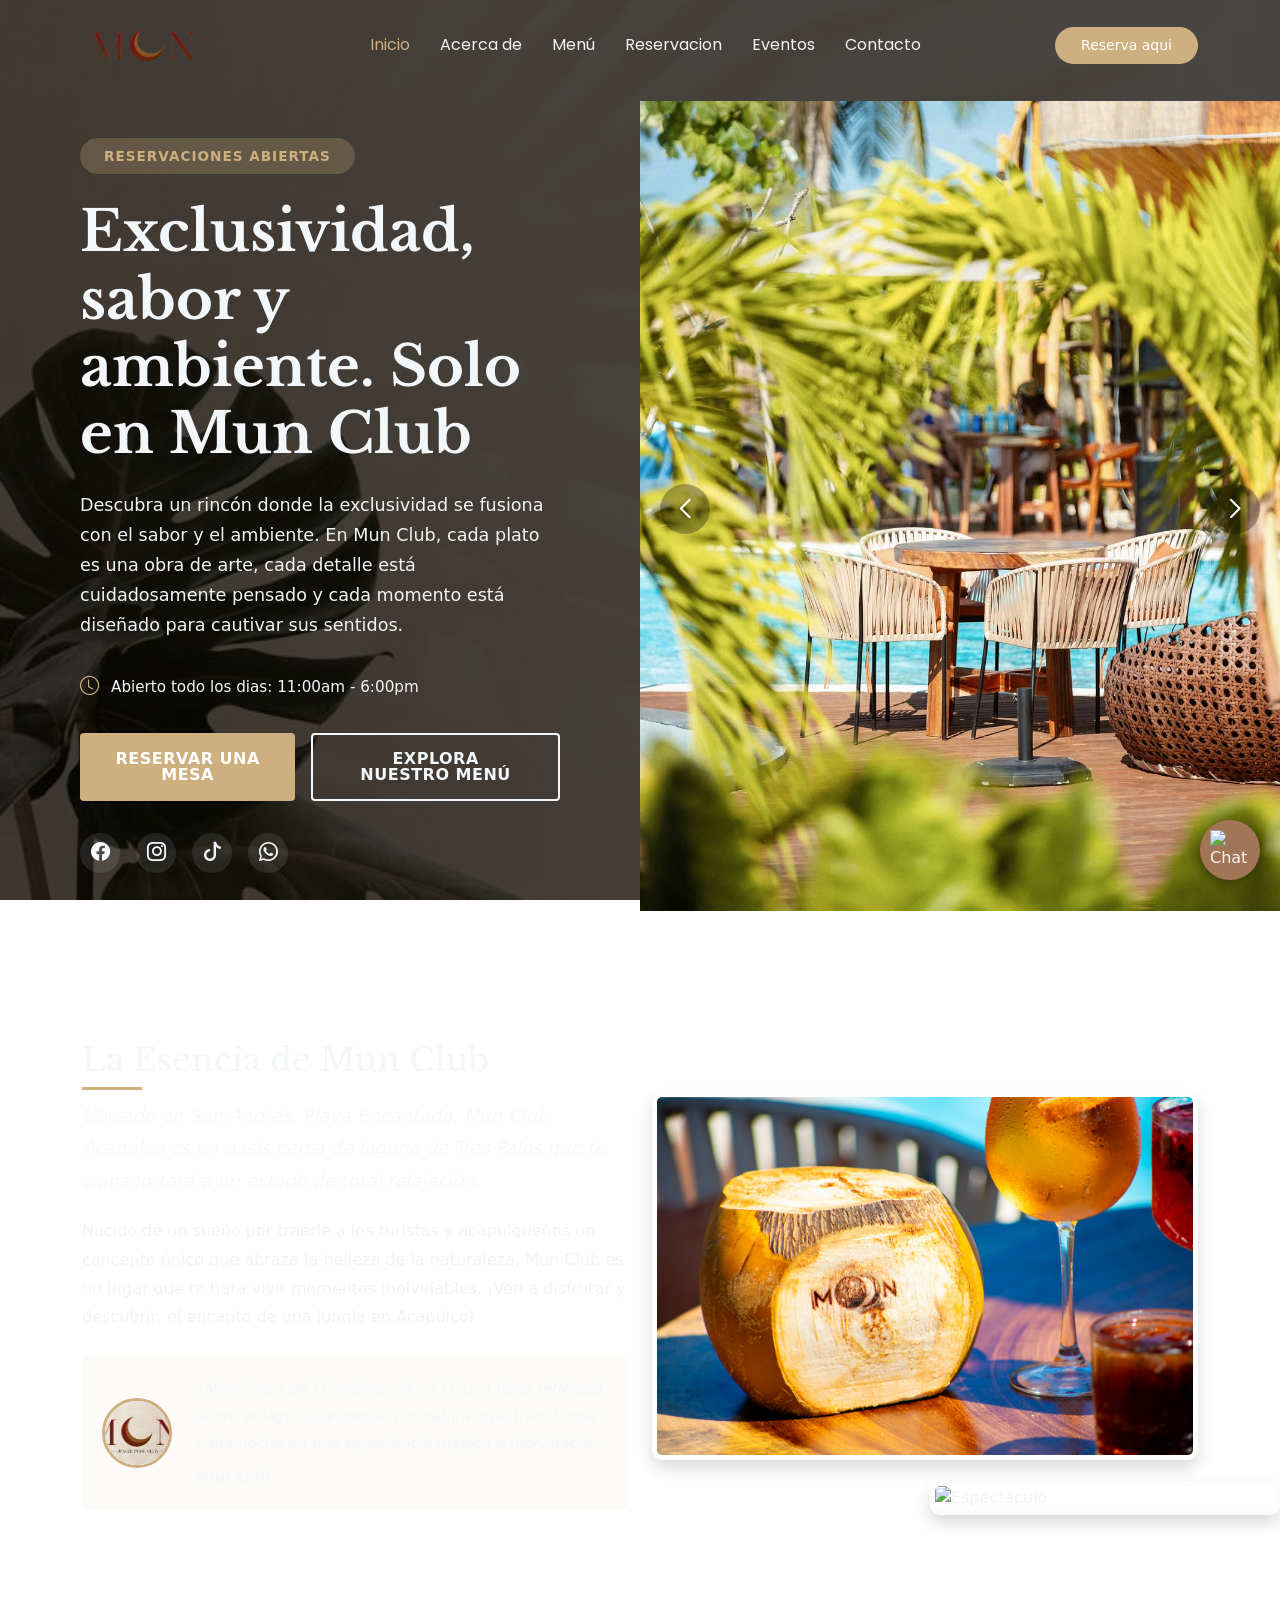
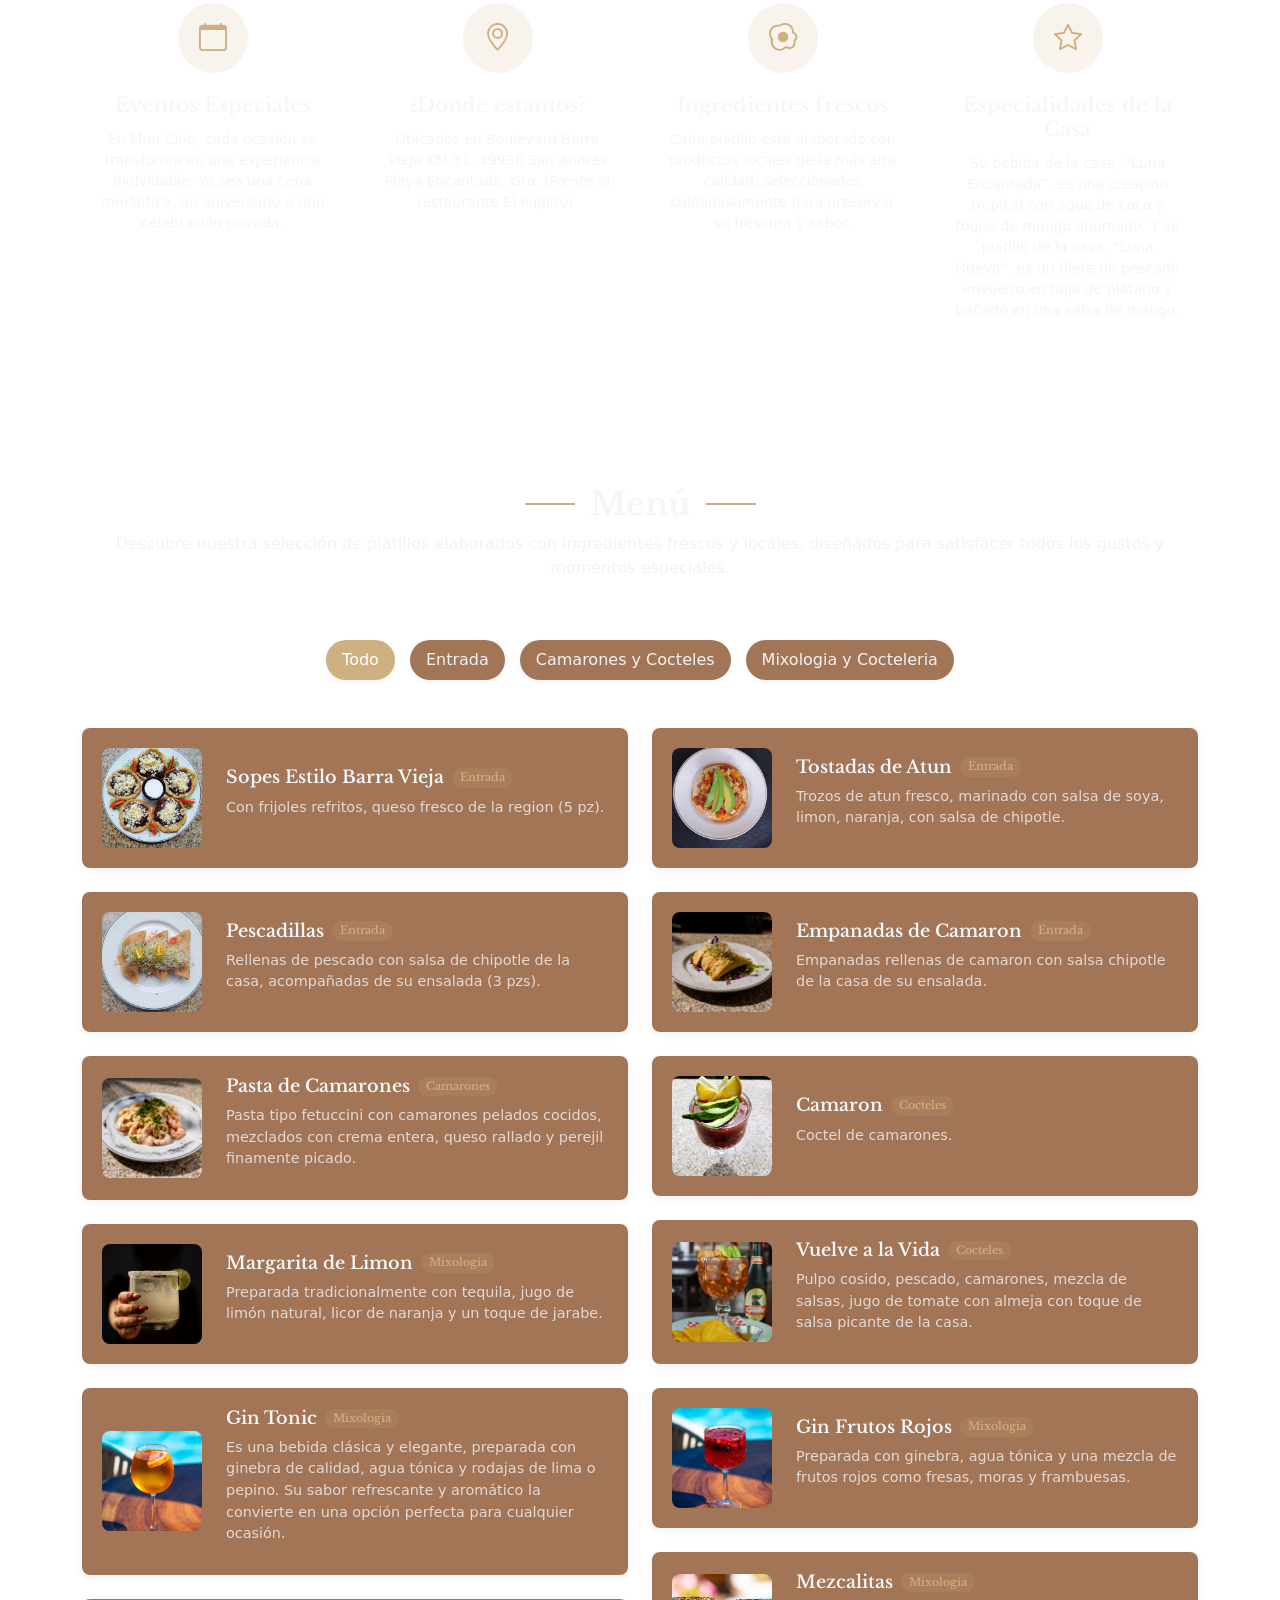
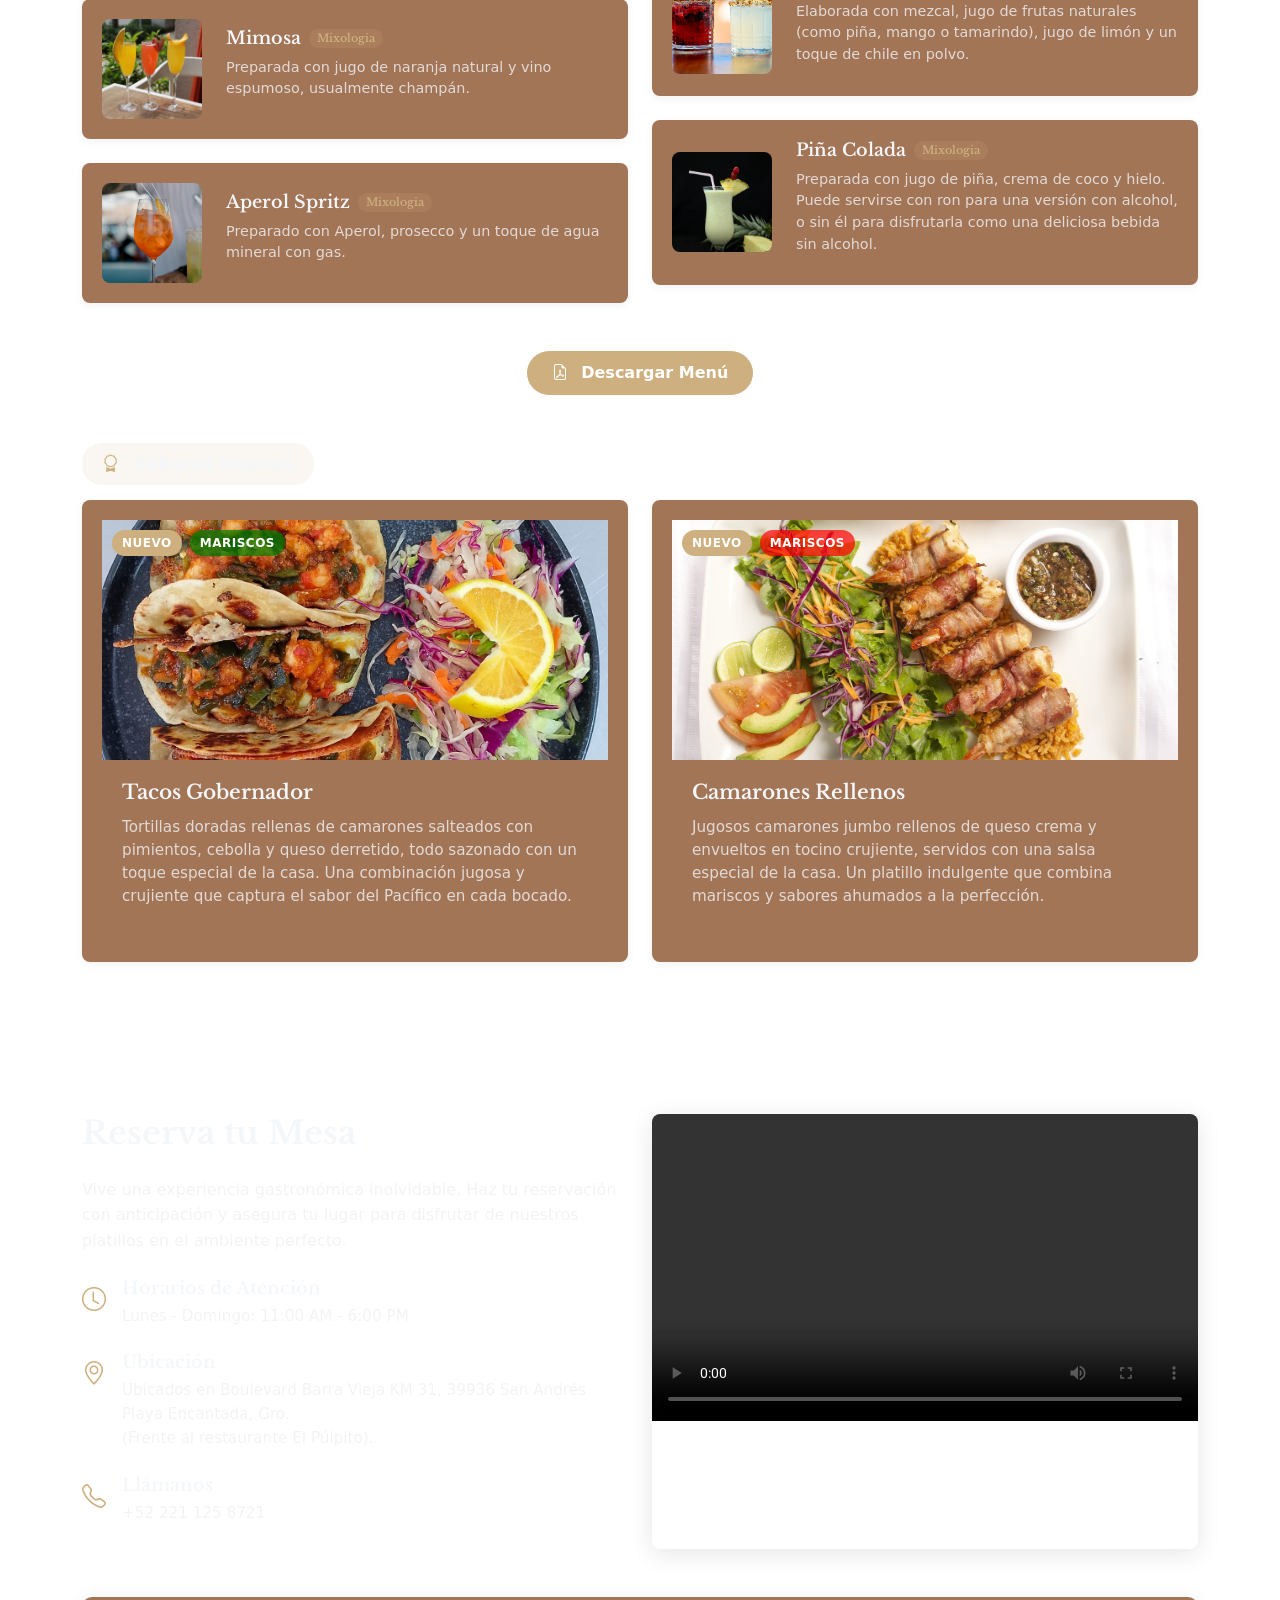
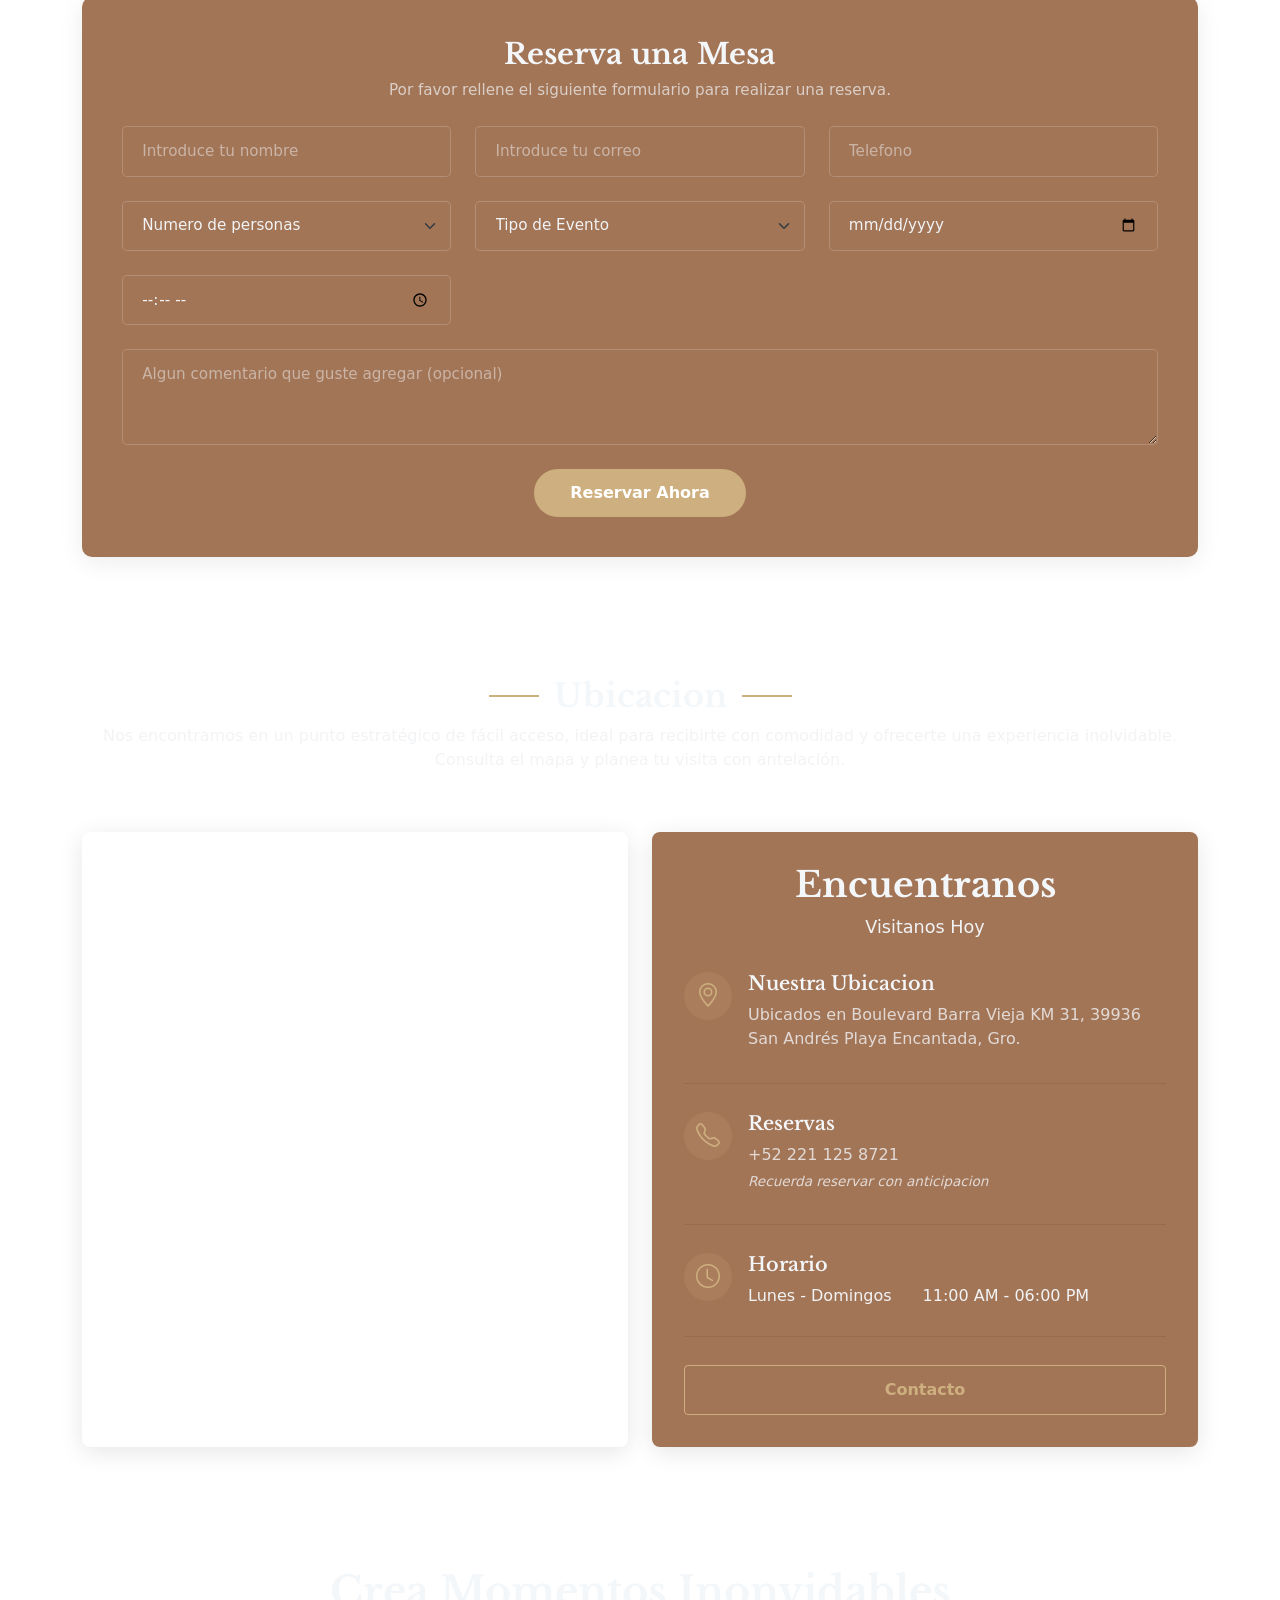
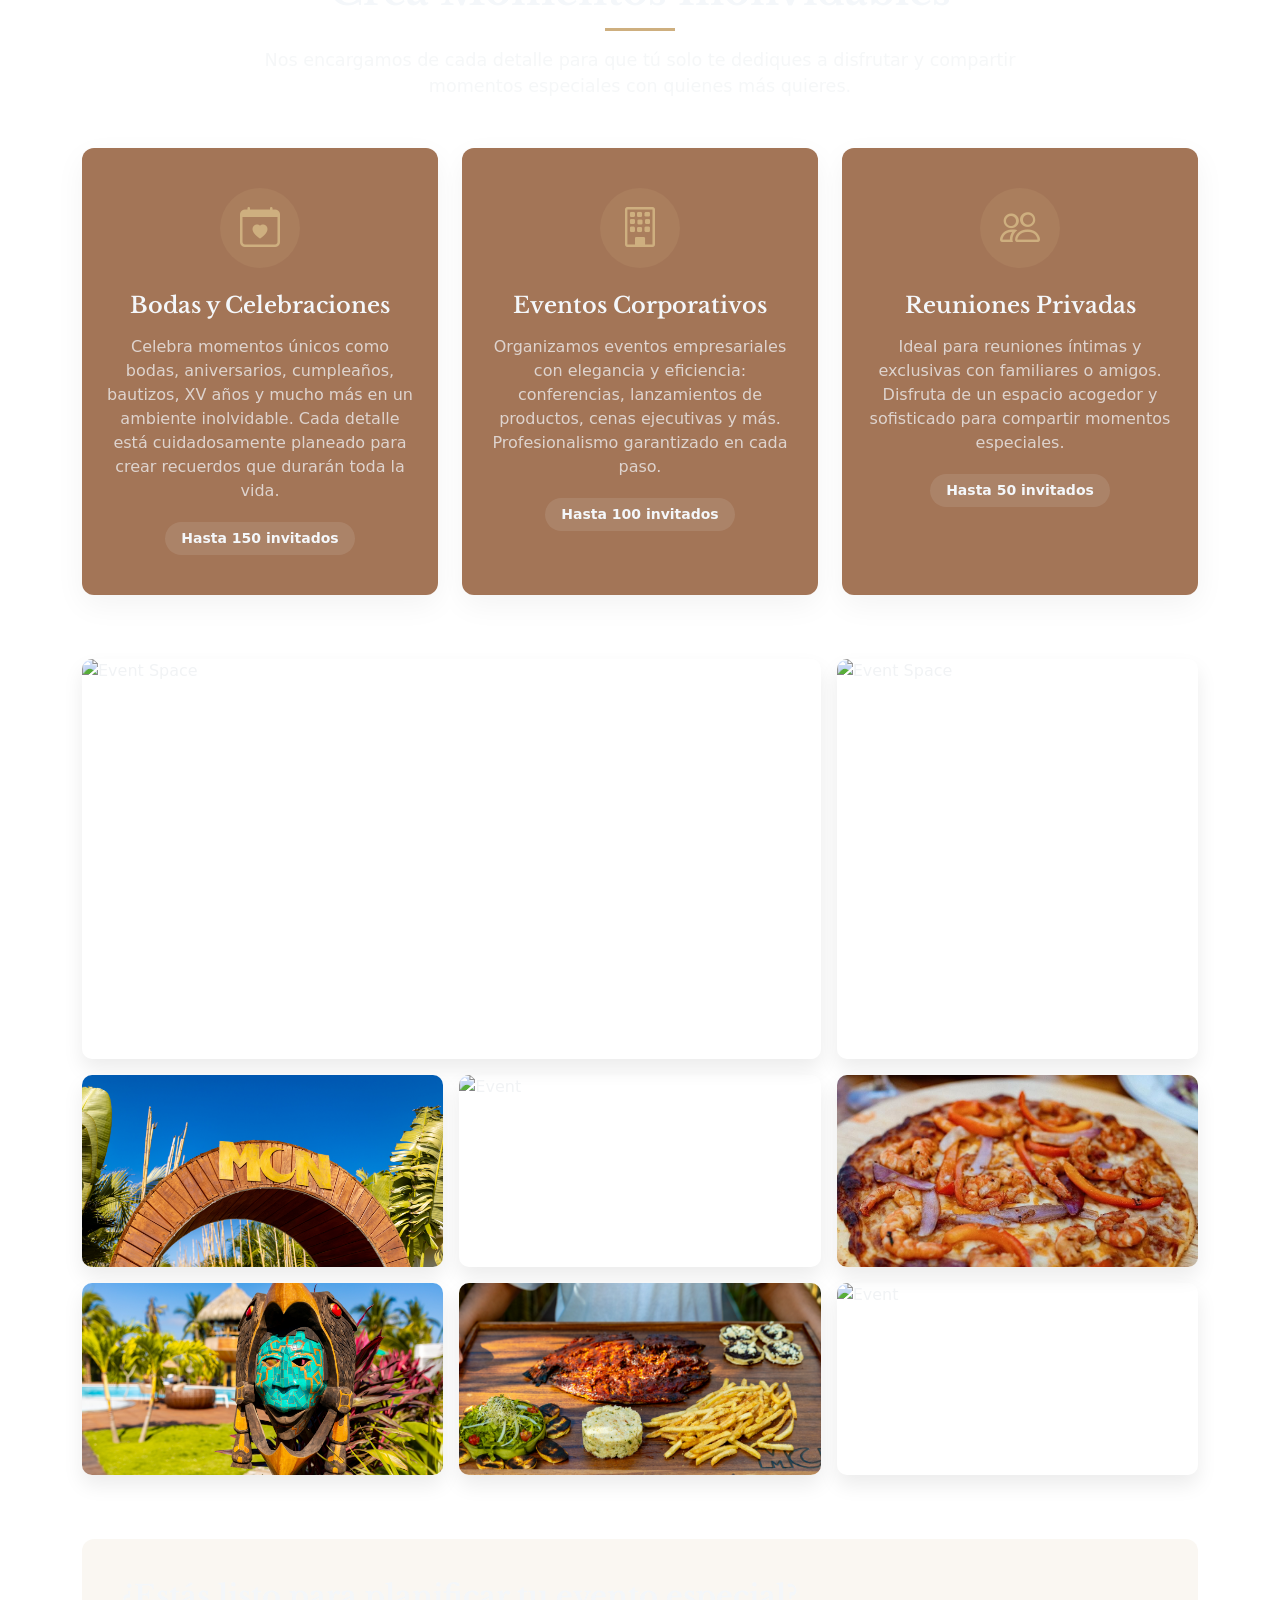
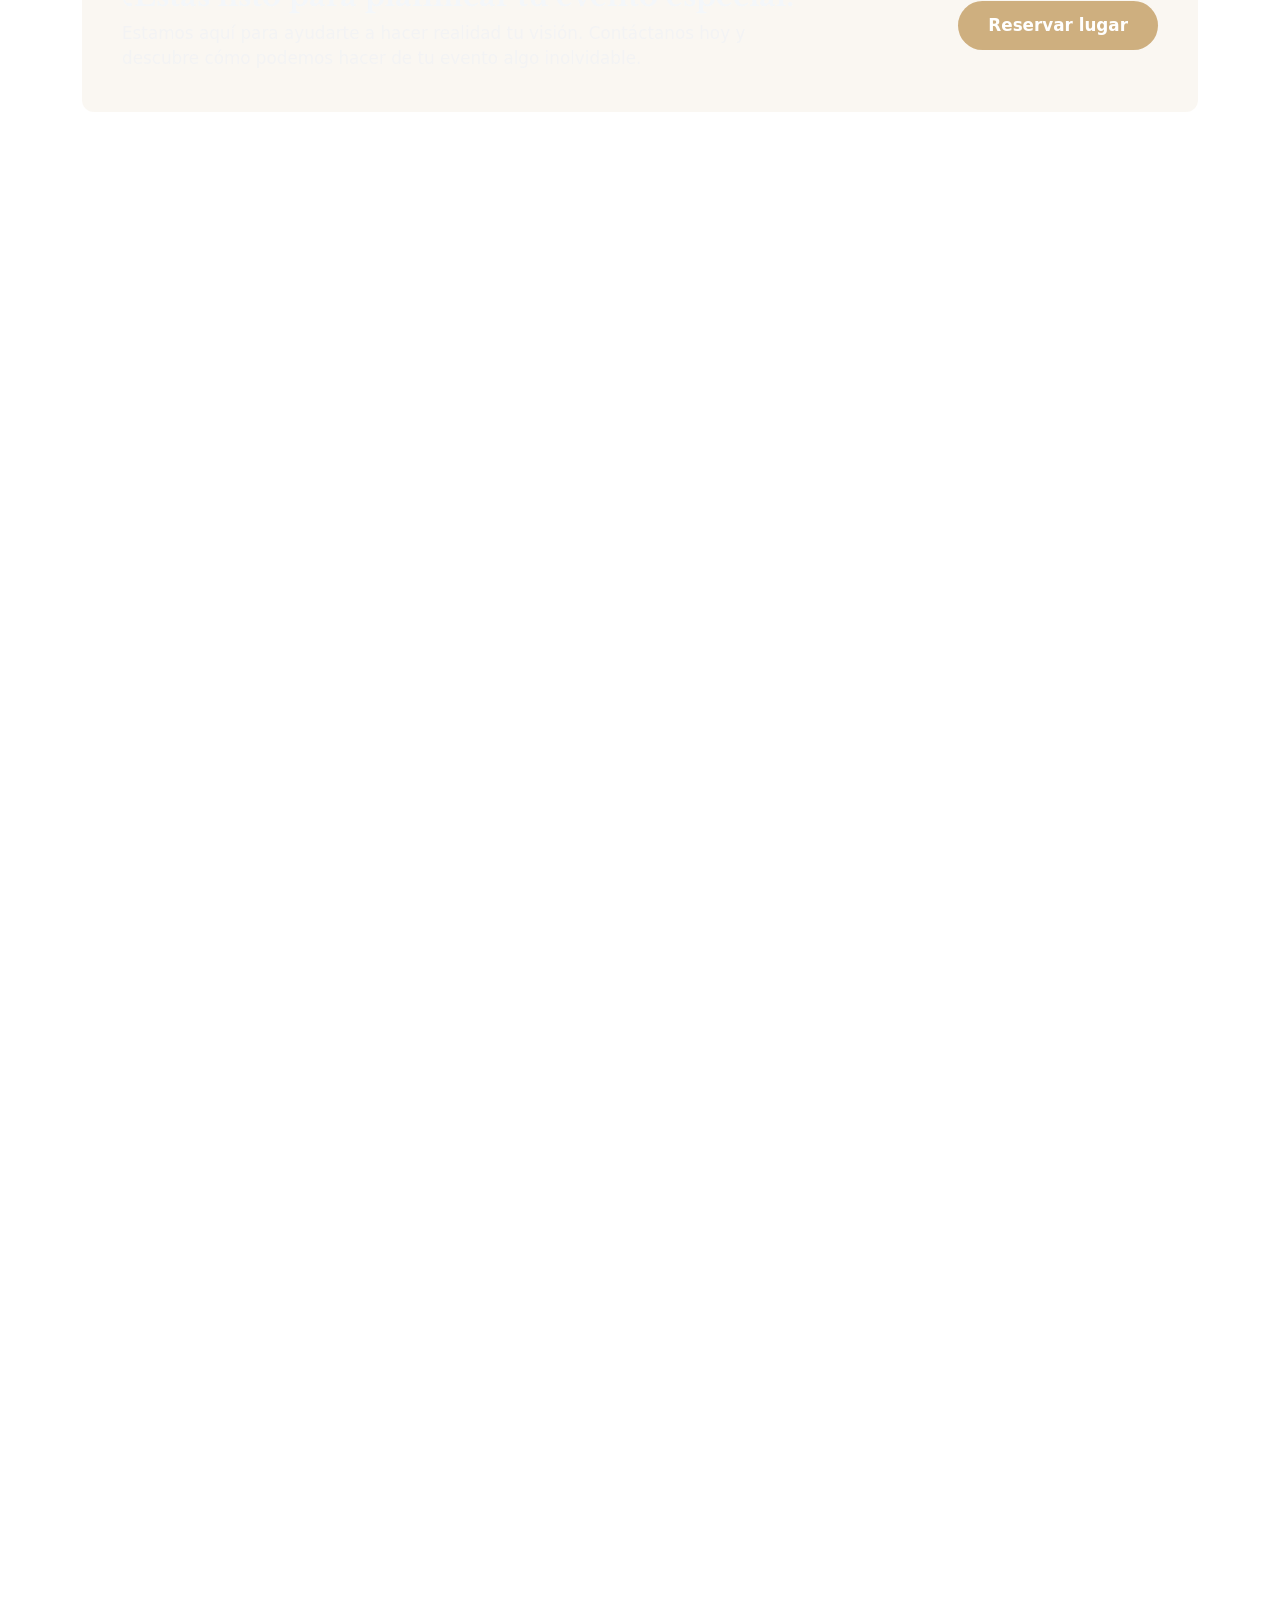
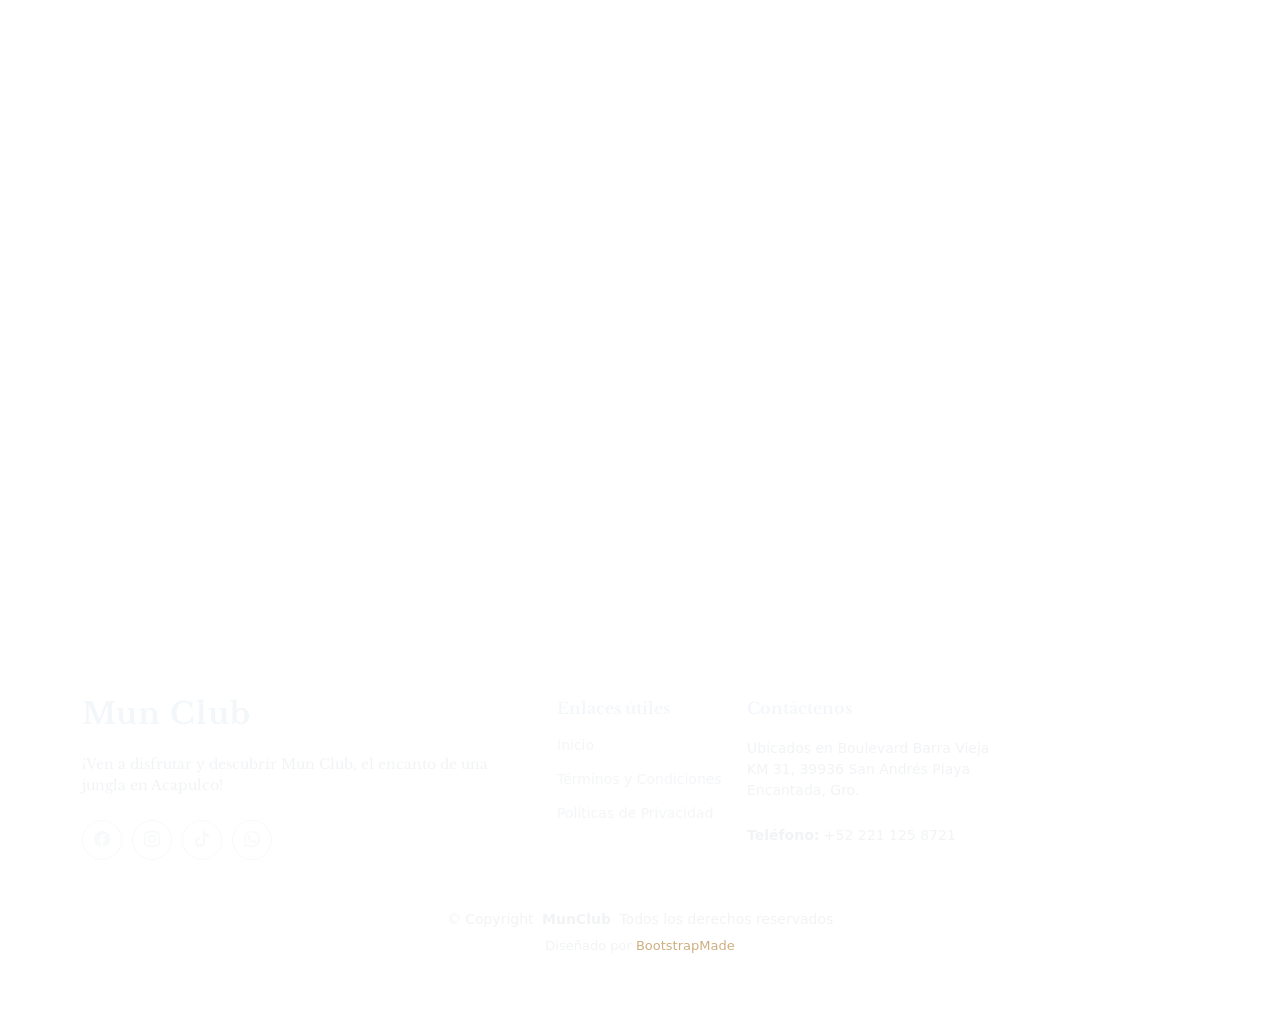
==== commit 6d50dd65: "modificacion" ====
--- a/index.html
+++ b/index.html
@@ -255,36 +255,7 @@
             </div>
           </div>
         </div>
-
-
-        <div class="col-lg-12" data-aos="fade-up" data-aos-delay="200">
-          <div class="stats-container">
-            <div class="stat-item">
-              <span class="stat-number"><span data-purecounter-start="0" data-purecounter-end="15"
-                  data-purecounter-duration="0" class="purecounter">15</span>+</span>
-              <p class="stat-label">Years Experience</p>
-            </div>
-
-            <div class="stat-item">
-              <span class="stat-number"><span data-purecounter-start="0" data-purecounter-end="5"
-                  data-purecounter-duration="0" class="purecounter">5</span></span>
-              <p class="stat-label">Expert Chefs</p>
-            </div>
-
-            <div class="stat-item">
-              <span class="stat-number"><span data-purecounter-start="0" data-purecounter-end="3"
-                  data-purecounter-duration="0" class="purecounter">3</span></span>
-              <p class="stat-label">Culinary Awards</p>
-            </div>
-
-            <div class="stat-item">
-              <span class="stat-number"><span data-purecounter-start="0" data-purecounter-end="15000"
-                  data-purecounter-duration="0" class="purecounter">15000</span>+</span>
-              <p class="stat-label">Happy Customers</p>
-            </div>
-          </div>
-        </div>
-      </div> -->
+      </div> 
 
       </div>
 
@@ -492,7 +463,8 @@
       </div>
 
       <!-- Chef's Specials -->
-      <div class="col-12 mt-5" data-aos="fade-up">
+       <div class="container">
+ <div class="col-12 mt-5" data-aos="fade-up">
         <div class="specials-badge">
           <span><i class="bi bi-award"></i> Sabores Nuevos</span>
         </div>
@@ -535,9 +507,8 @@
           </div>
         </div>
       </div>
-
-      </div>
-
+       </div>
+     
     </section><!-- /Menu Section -->
 
 
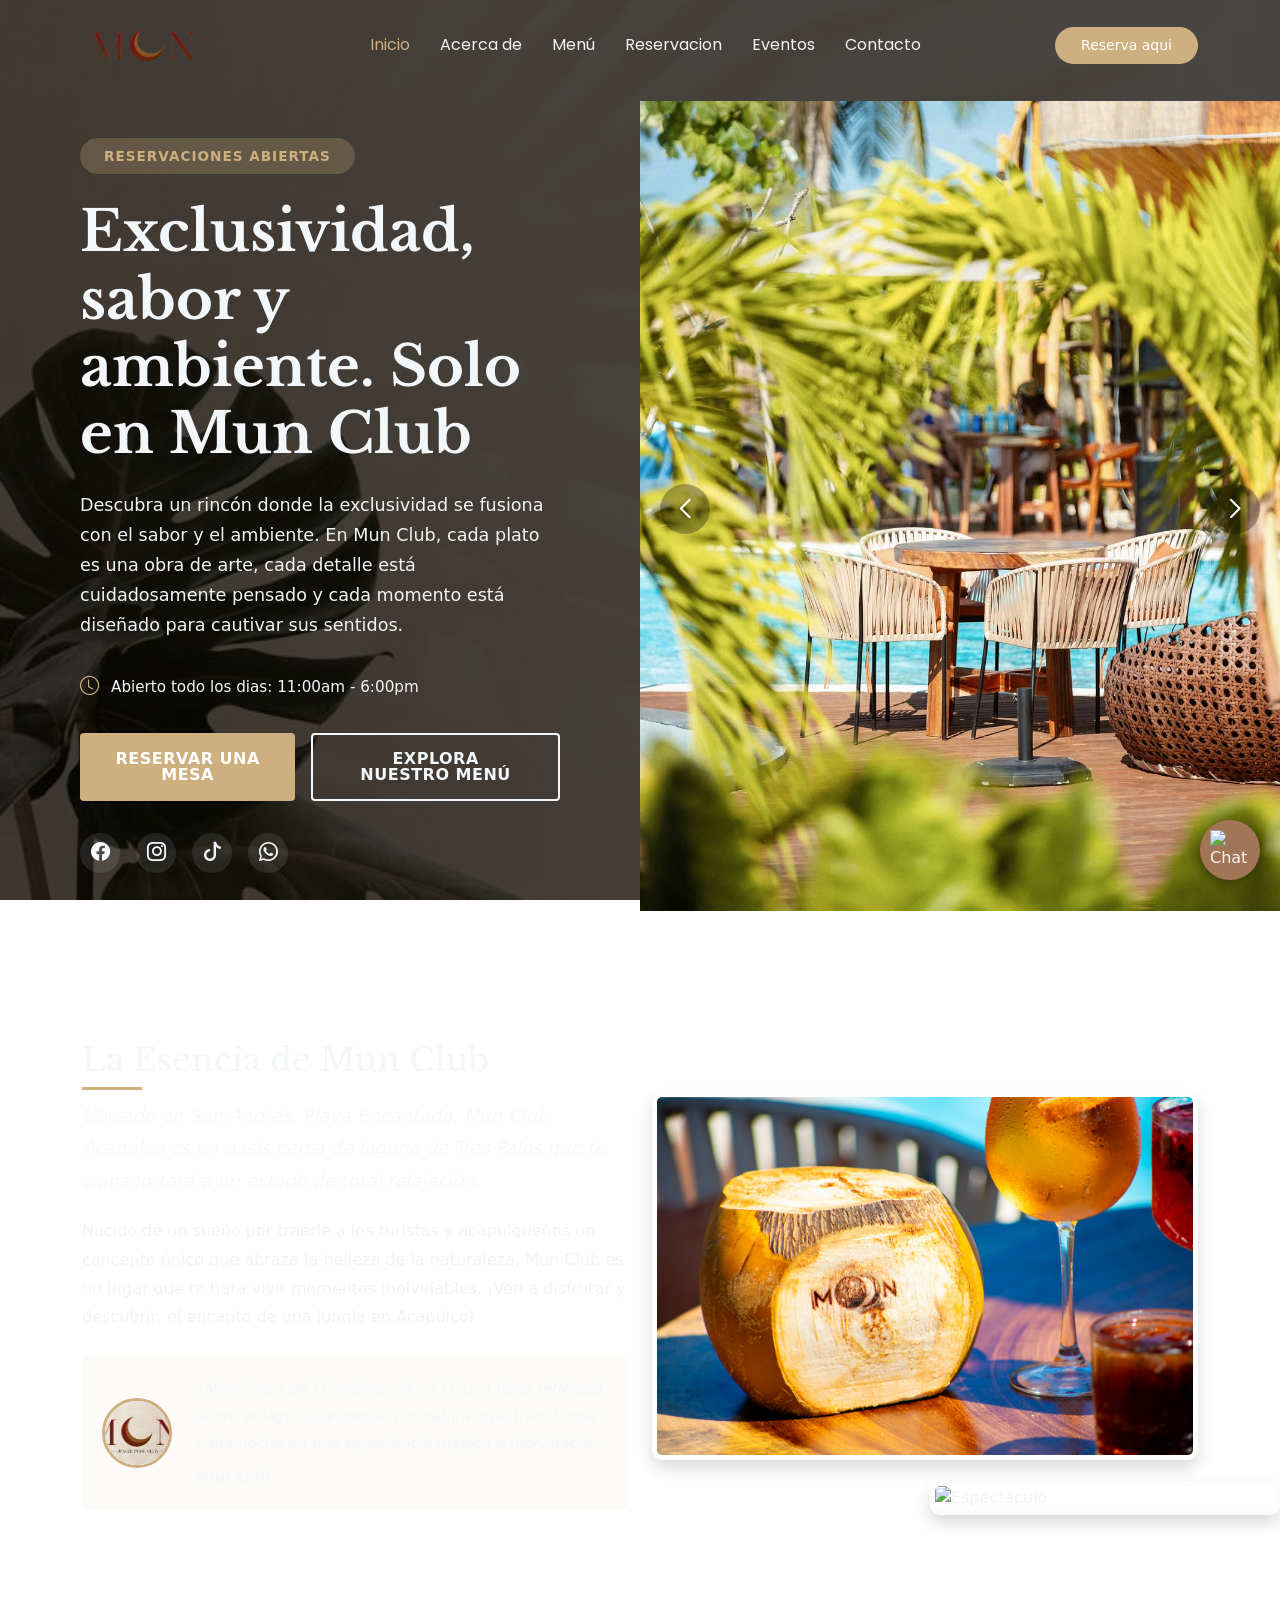
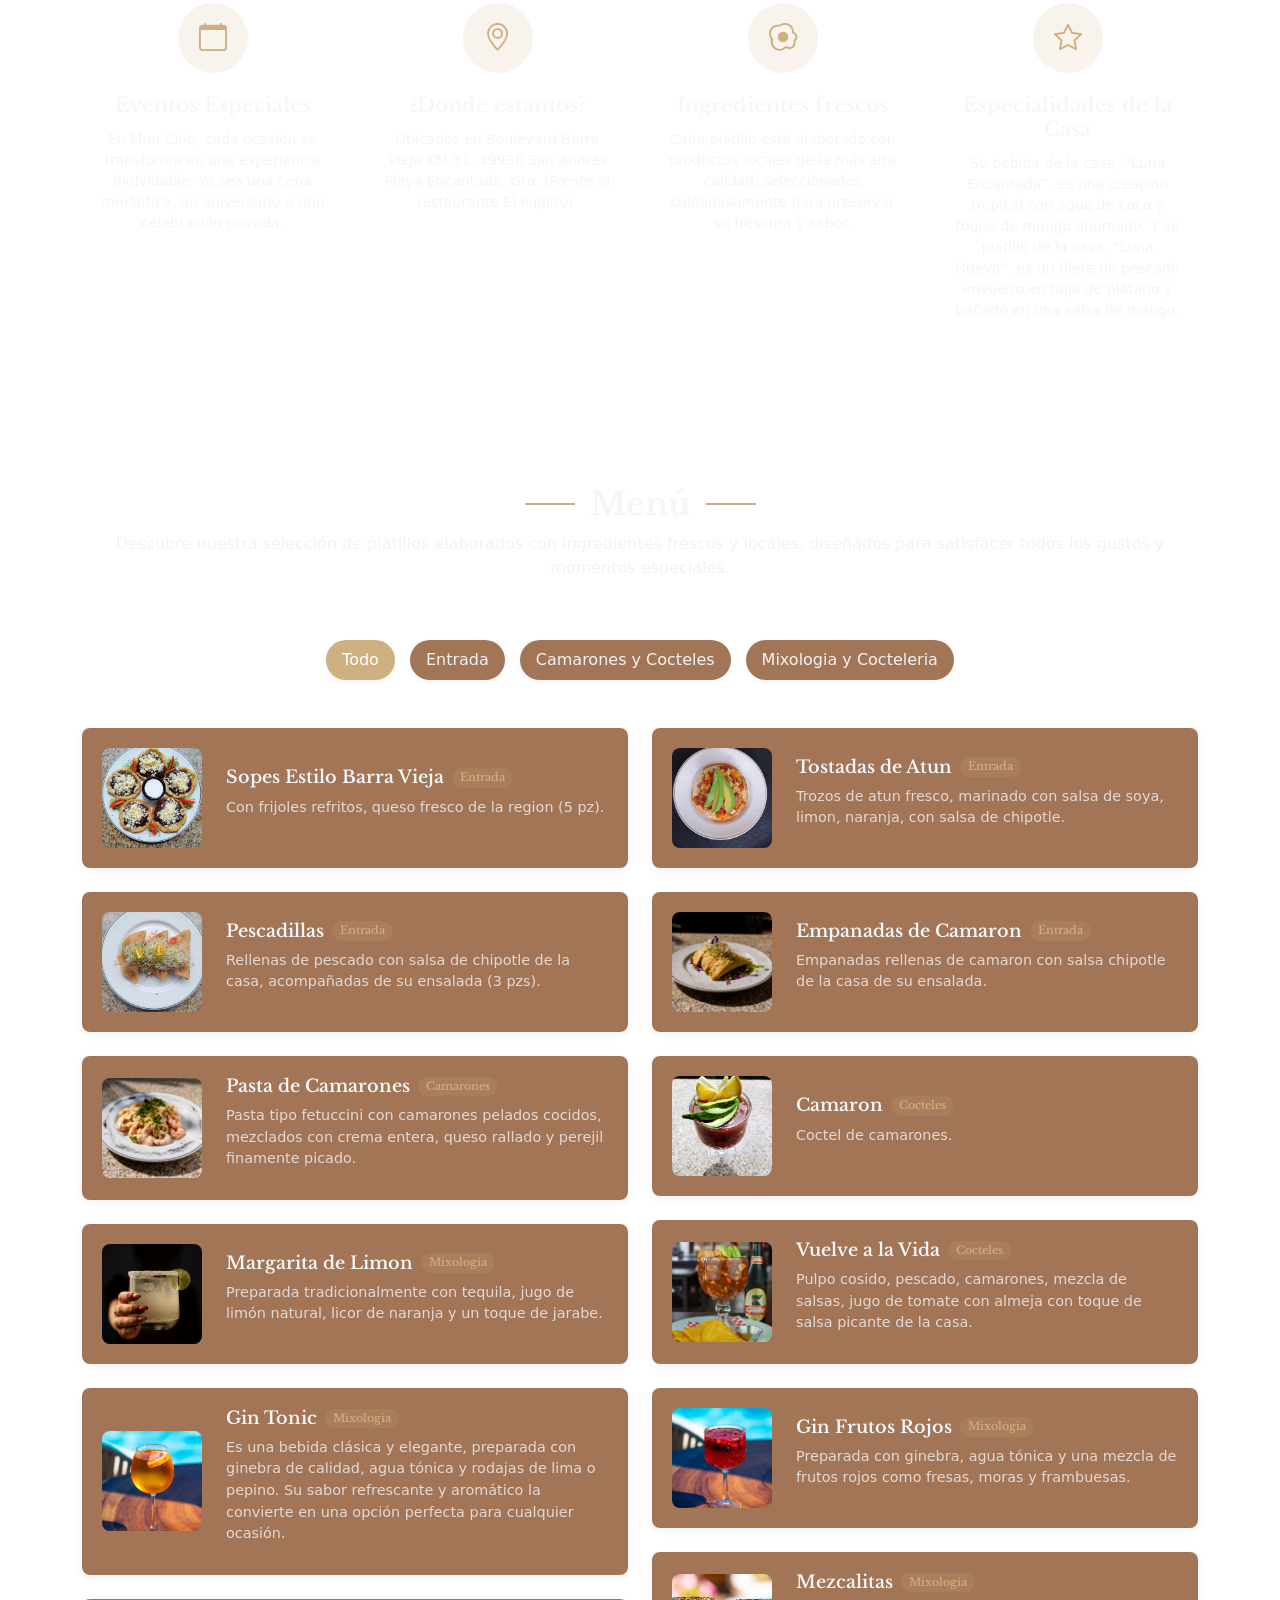
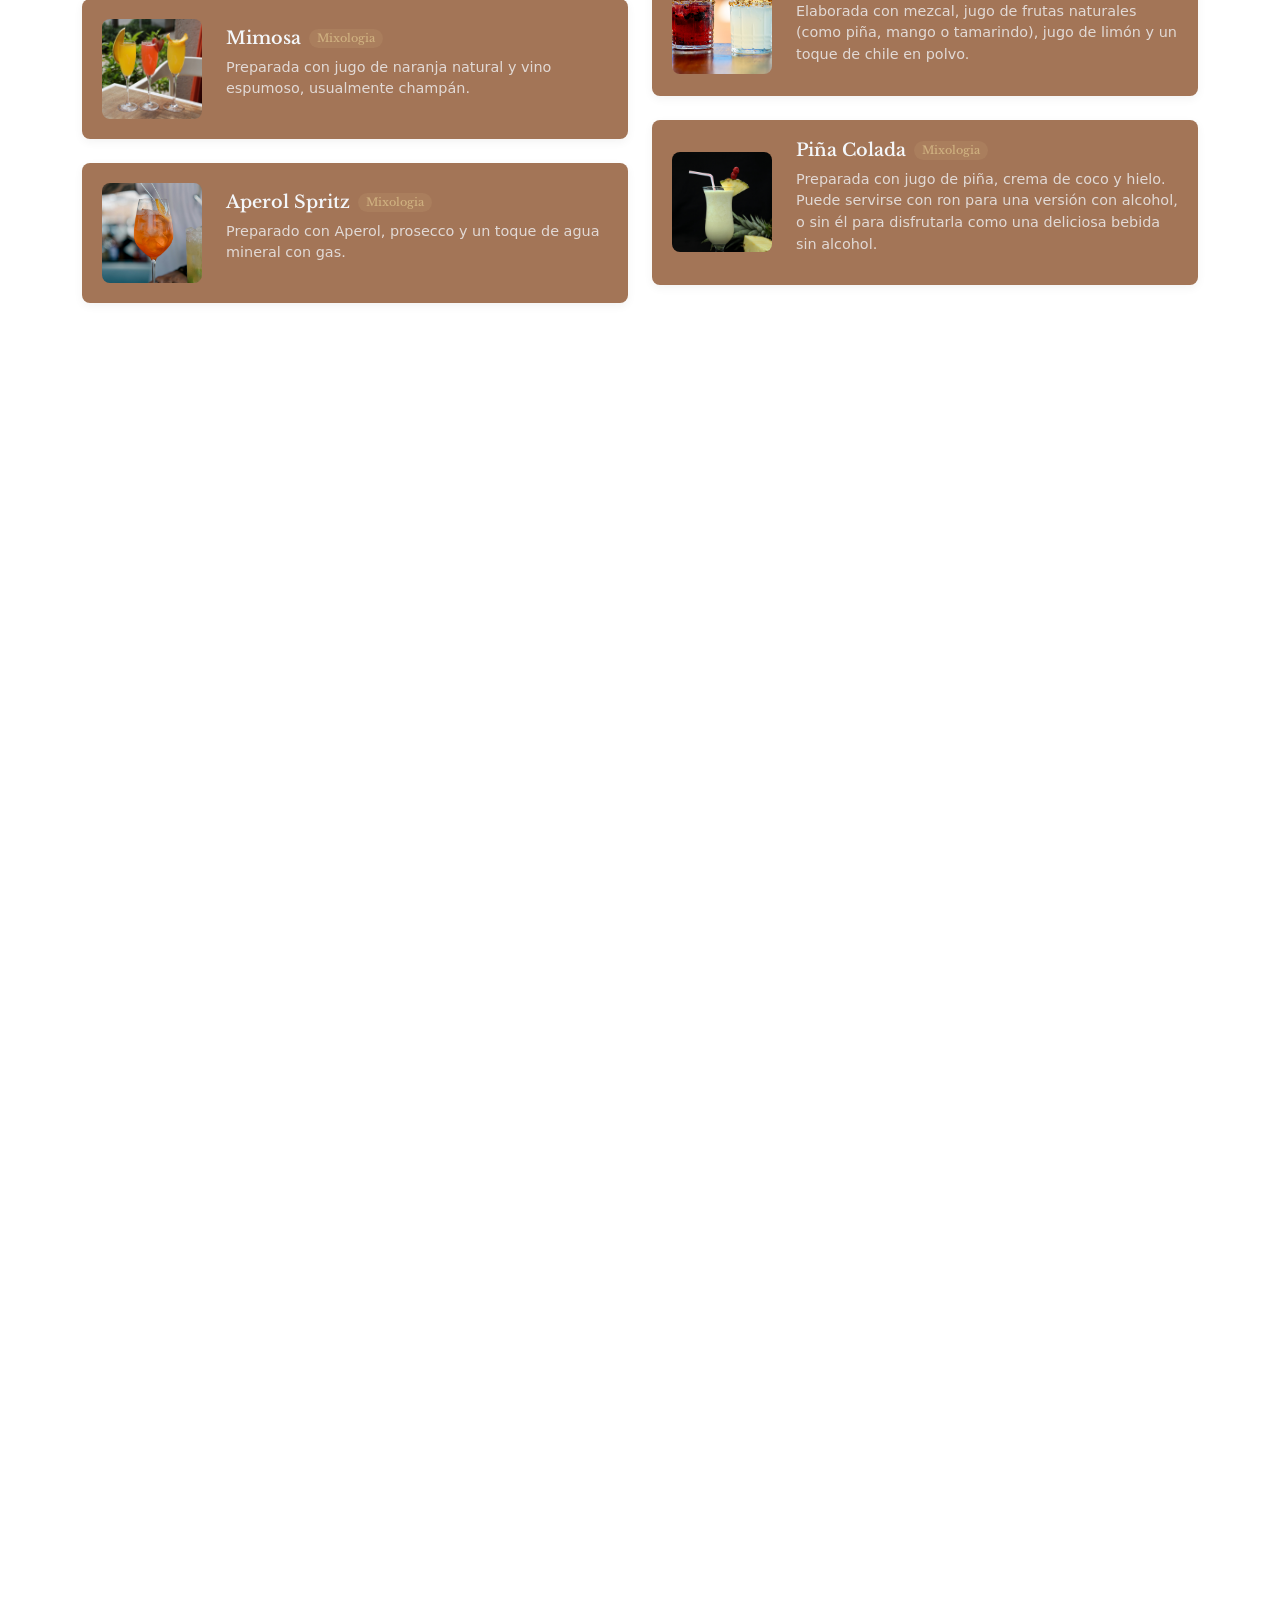
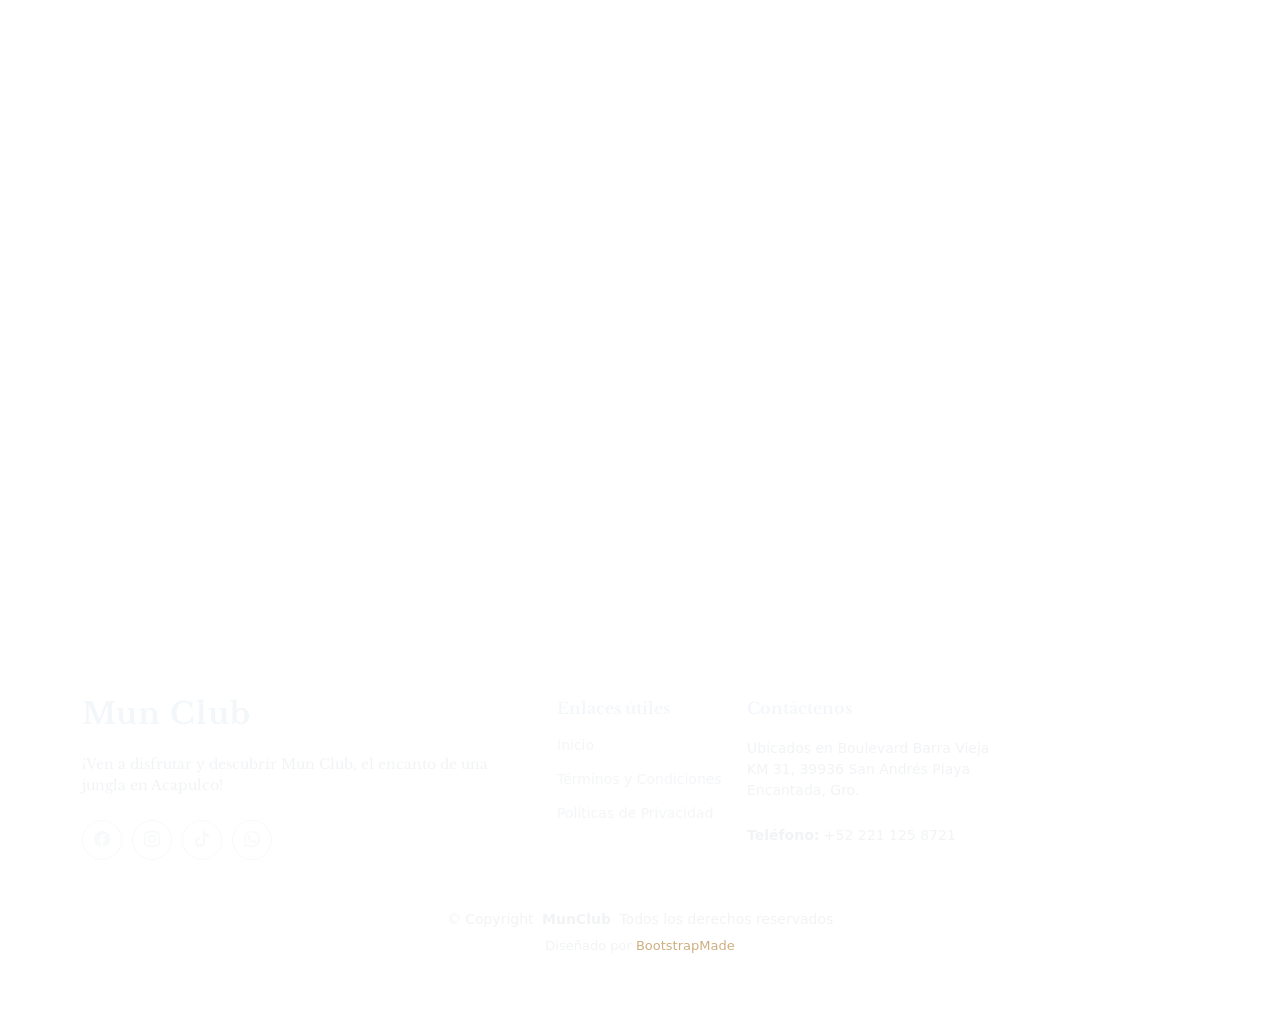
==== commit 05bbd04e: "ultima actualoizacion" ====
--- a/index.html
+++ b/index.html
@@ -28,14 +28,7 @@
   <!-- Main CSS File -->
   <link href="assets/css/main.css" rel="stylesheet">
 
-  <!-- =======================================================
-  * Template Name: NiceRestaurant
-  * Template URL: https://bootstrapmade.com/nice-restaurant-bootstrap-template/
-  * Updated: Jun 06 2025 with Bootstrap v5.3.6
-  * Author: BootstrapMade.com
-  * License: https://bootstrapmade.com/license/
-  ======================================================== -->
-  <!-- Código de instalación Cliengo para yocelingarcia2110@gmail.com -->
+
 
 </head>
 
@@ -45,8 +38,7 @@
     <div class="container position-relative d-flex align-items-center justify-content-between">
 
       <a href="index.php" class="logo d-flex align-items-center me-auto me-xl-0">
-        <!-- Uncomment the line below if you also wish to use an image logo -->
-        <!-- <img src="assets/img/logo.webp" alt=""> -->
+        
         <img src="assets/img/logo.png" alt="Logo" style="width: 130px; height: auto;">
 
       </a>
@@ -58,23 +50,7 @@
           <li><a href="#menu">Men&uacute;</a></li>
           <li><a href="#book-a-table">Reservacion</a></li>
           <li><a href="#events">Eventos</a></li>
-          <!-- <li class="dropdown"><a href="#"><span>Dropdown</span> <i class="bi bi-chevron-down toggle-dropdown"></i></a>
-            <ul>
-              <li><a href="#">Dropdown 1</a></li>
-              <li class="dropdown"><a href="#"><span>Deep Dropdown</span> <i class="bi bi-chevron-down toggle-dropdown"></i></a>
-                <ul>
-                  <li><a href="#">Deep Dropdown 1</a></li>
-                  <li><a href="#">Deep Dropdown 2</a></li>
-                  <li><a href="#">Deep Dropdown 3</a></li>
-                  <li><a href="#">Deep Dropdown 4</a></li>
-                  <li><a href="#">Deep Dropdown 5</a></li>
-                </ul>
-              </li>
-              <li><a href="#">Dropdown 2</a></li>
-              <li><a href="#">Dropdown 3</a></li>
-              <li><a href="#">Dropdown 4</a></li>
-            </ul>
-          </li> -->
+          
           <li><a href="#contact">Contacto</a></li>
         </ul>
         <i class="mobile-nav-toggle d-xl-none bi bi-list"></i>
@@ -446,14 +422,8 @@
                 </div>
               </div>
             </div>
-
-
-          
-          </div>
-
-        
-        </div>
-
+          </div>
+        </div>
       </div>
 
       <div class="text-center mt-5" data-aos="fade-up">
@@ -510,7 +480,6 @@
        </div>
      
     </section><!-- /Menu Section -->
-
 
     <!-- Book A Table Section -->
     <section id="book-a-table" class="book-a-table section">
@@ -1141,18 +1110,13 @@
       <p>© <span>Copyright</span> <strong class="px-1 sitename">MunClub</strong> <span>Todos los derechos
           reservados</span></p>
       <div class="credits">
-        <!-- All the links in the footer should remain intact. -->
-        <!-- You can delete the links only if you've purchased the pro version. -->
-        <!-- Licensing information: https://bootstrapmade.com/license/ -->
-        <!-- Purchase the pro version with working PHP/AJAX contact form: [buy-url] -->
+      
         Diseñado por <a href="https://bootstrapmade.com/">BootstrapMade</a>
       </div>
     </div>
 
 
   </footer>
-
-
 
   <!-- Preloader -->
   <div id="preloader"></div>
@@ -1305,16 +1269,8 @@
     border-radius: 8px;
     cursor: pointer;
   ">Proximos eventos</button>
-
-
     </div>
-
-
   </div>
-
-
-
-
 
   <!-- Vendor JS Files -->
   <script src="assets/vendor/bootstrap/js/bootstrap.bundle.min.js"></script>
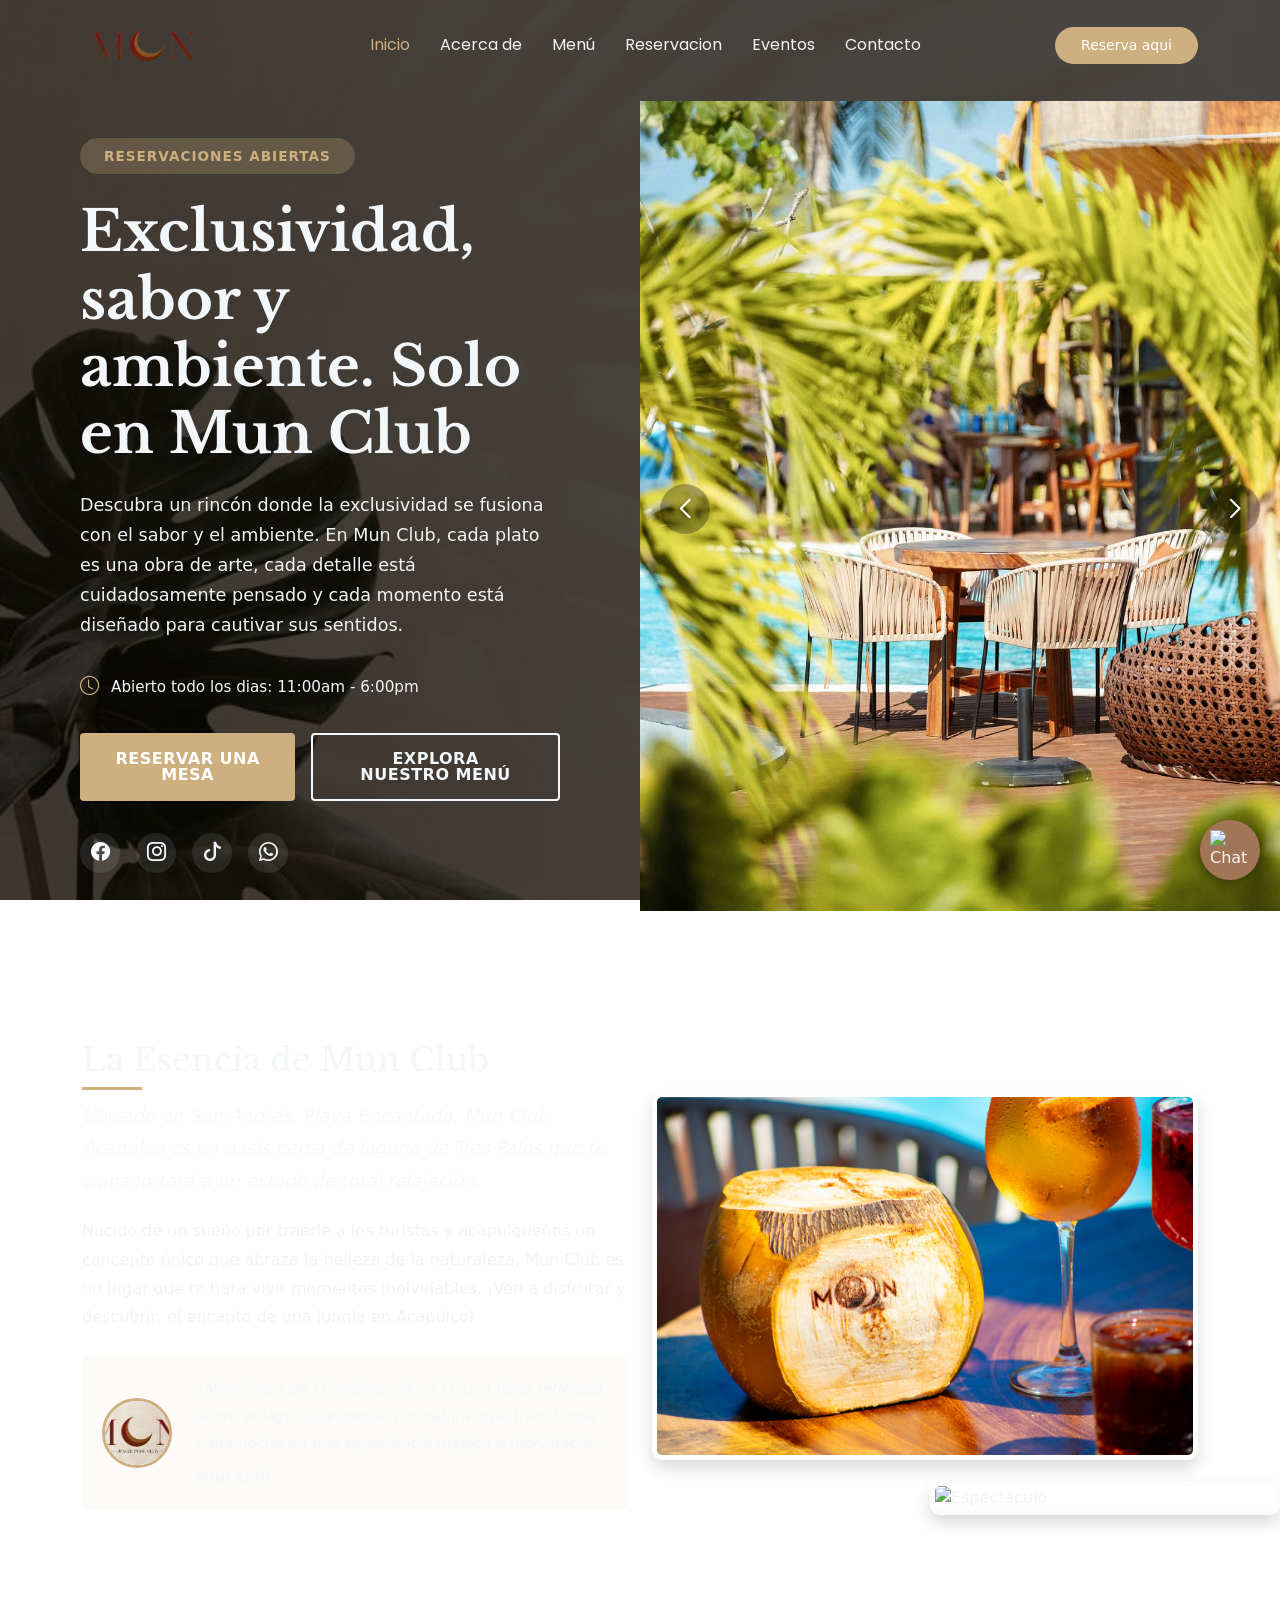
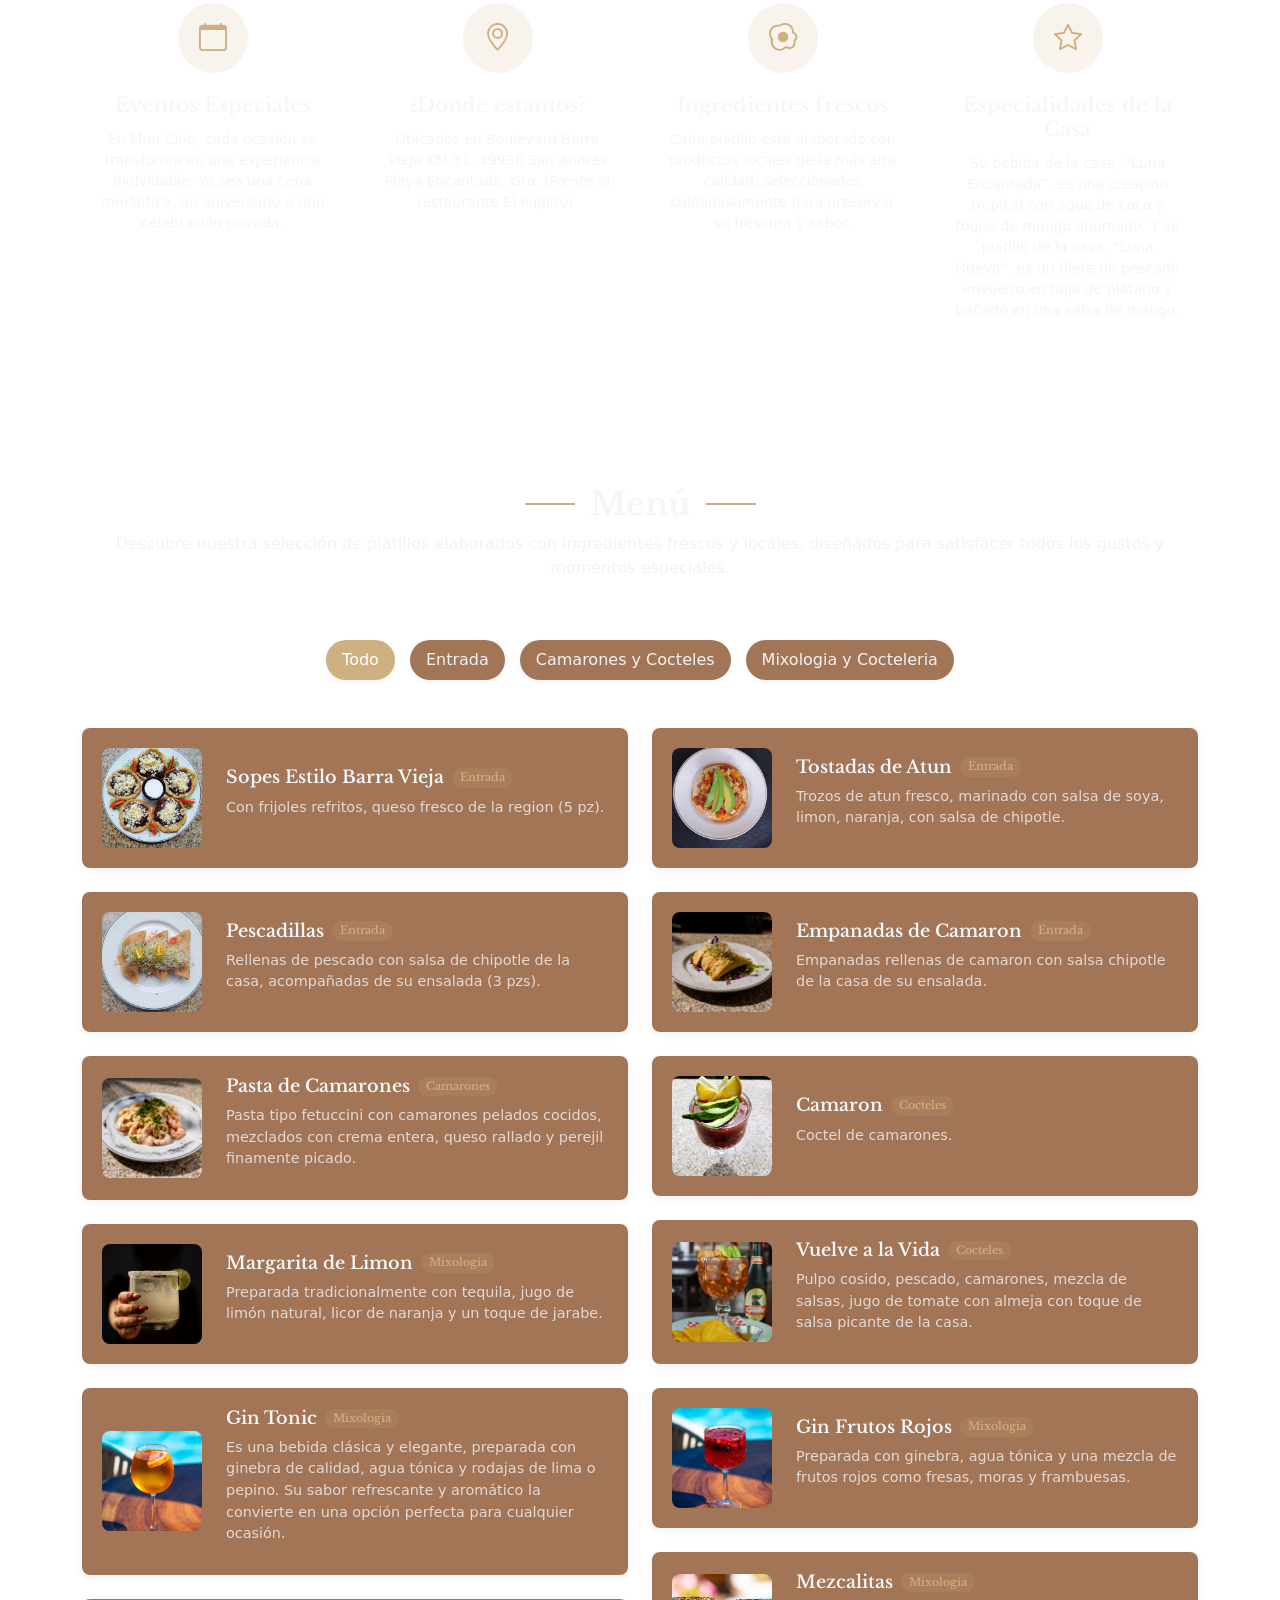
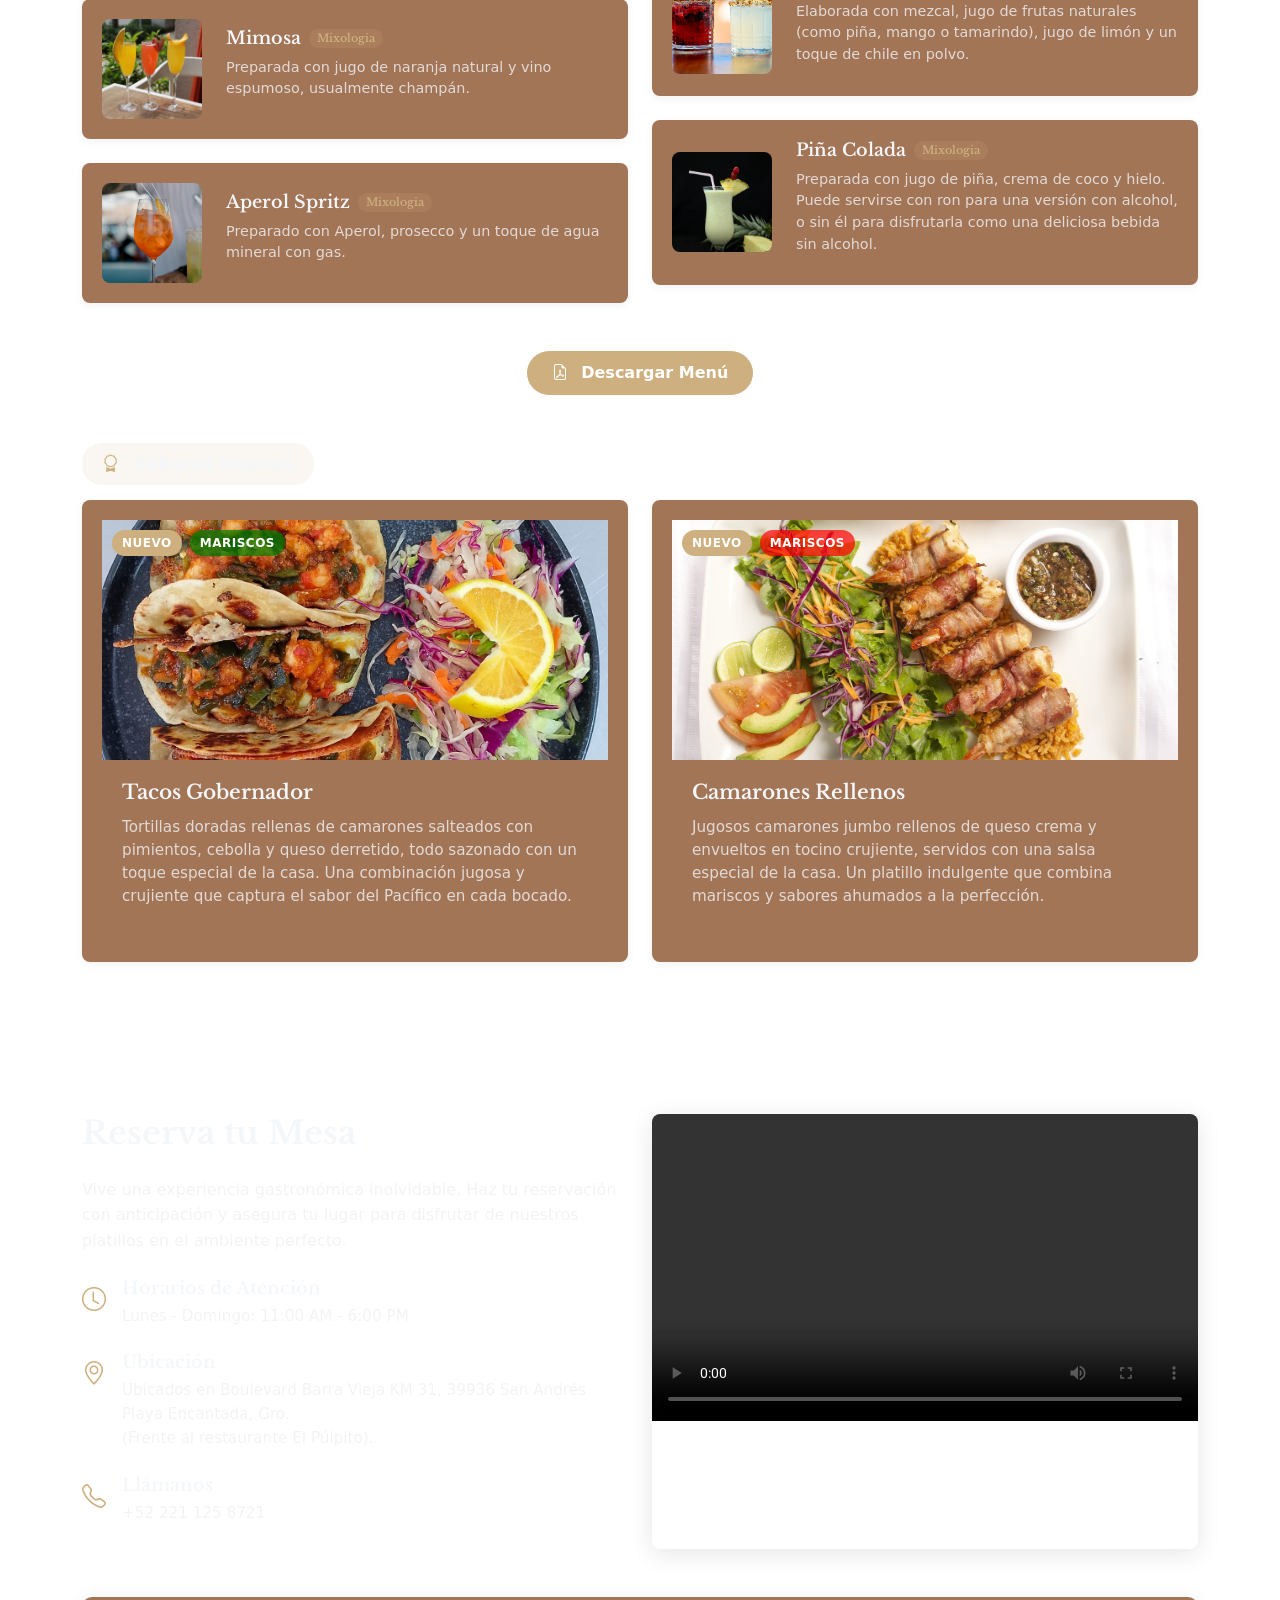
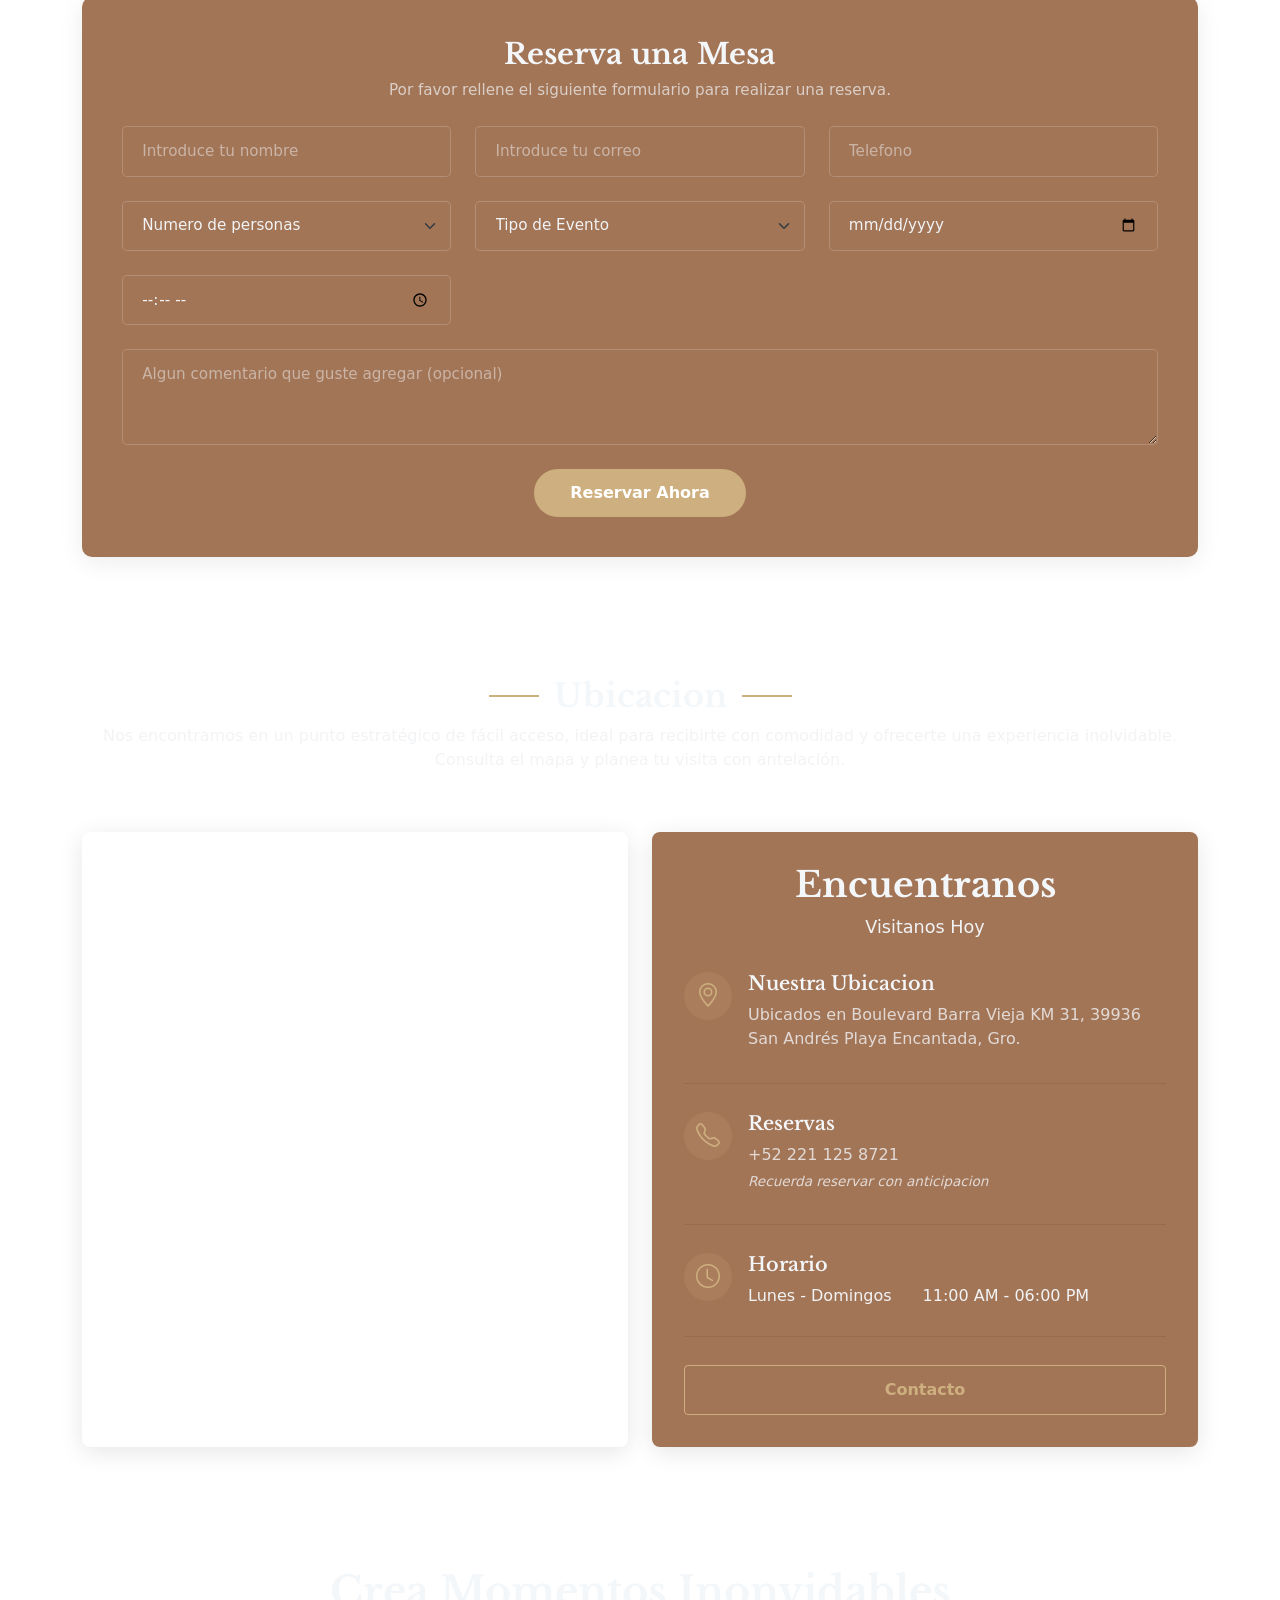
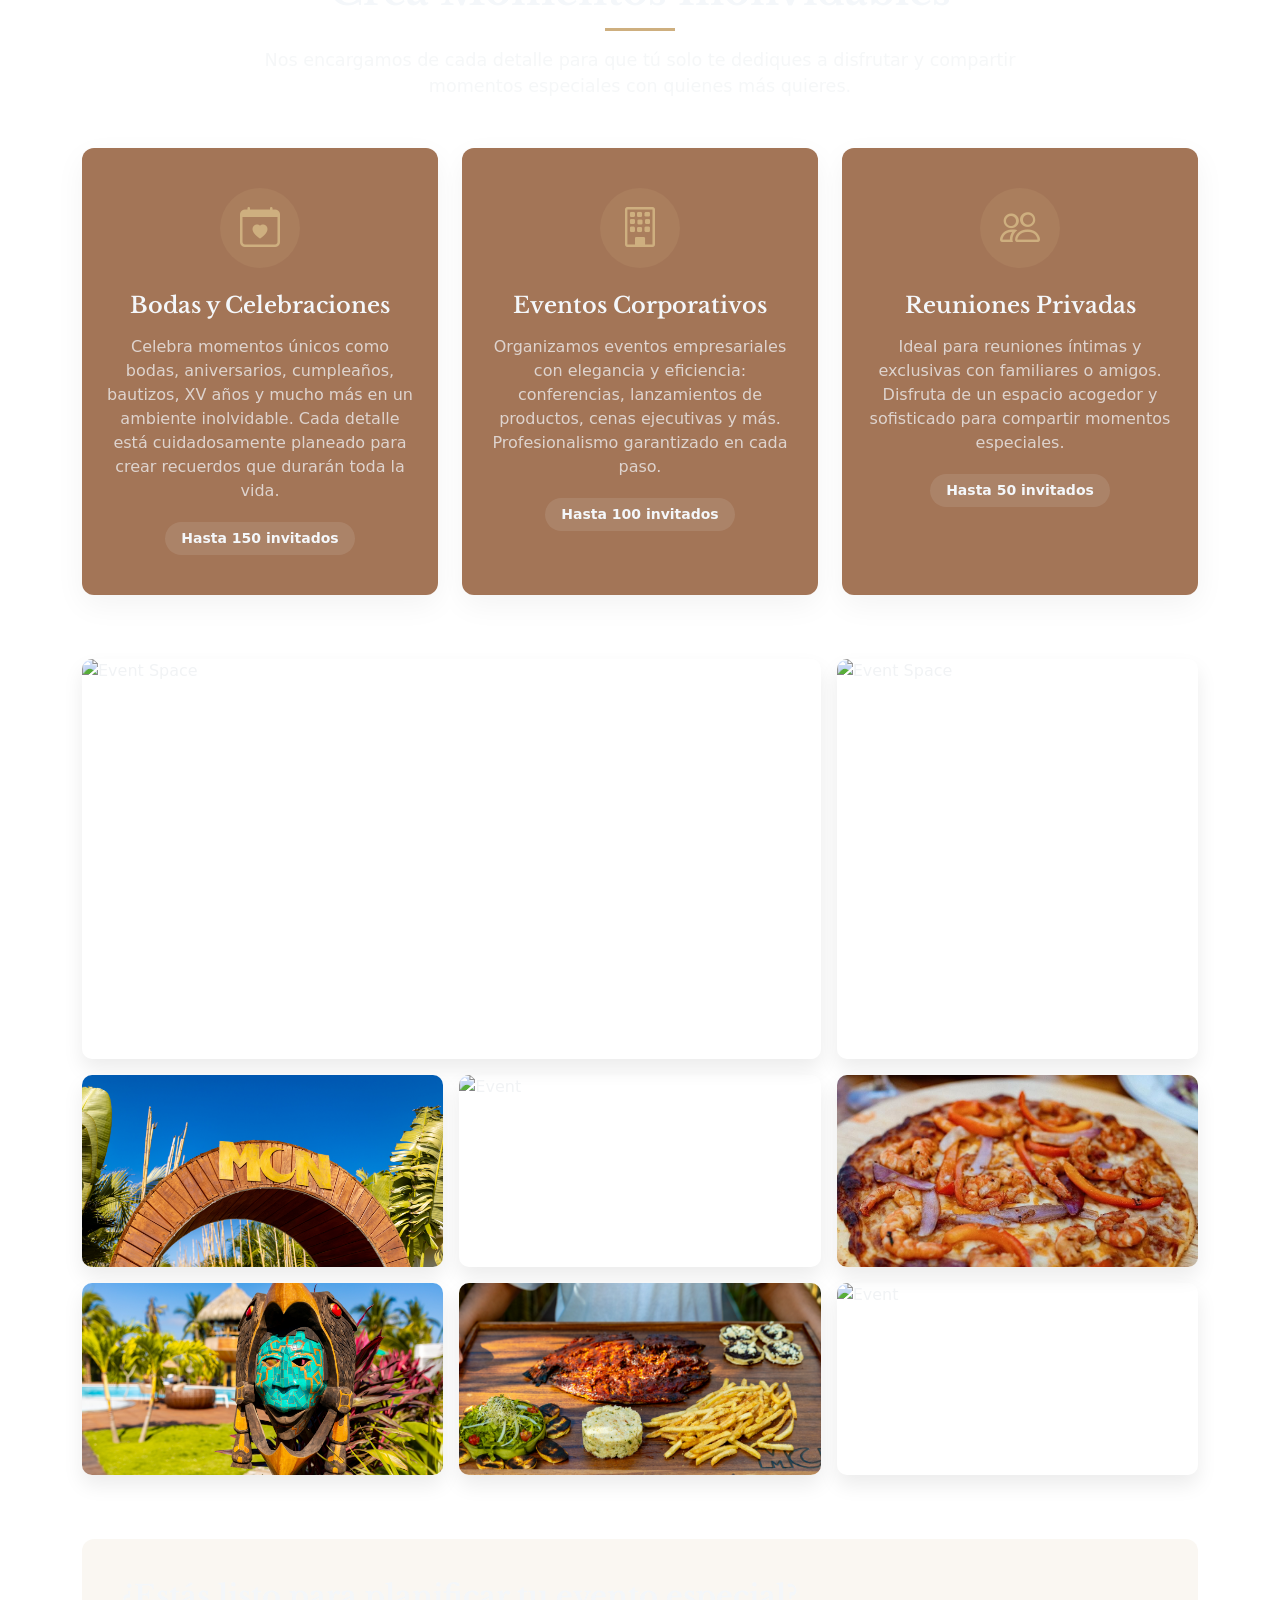
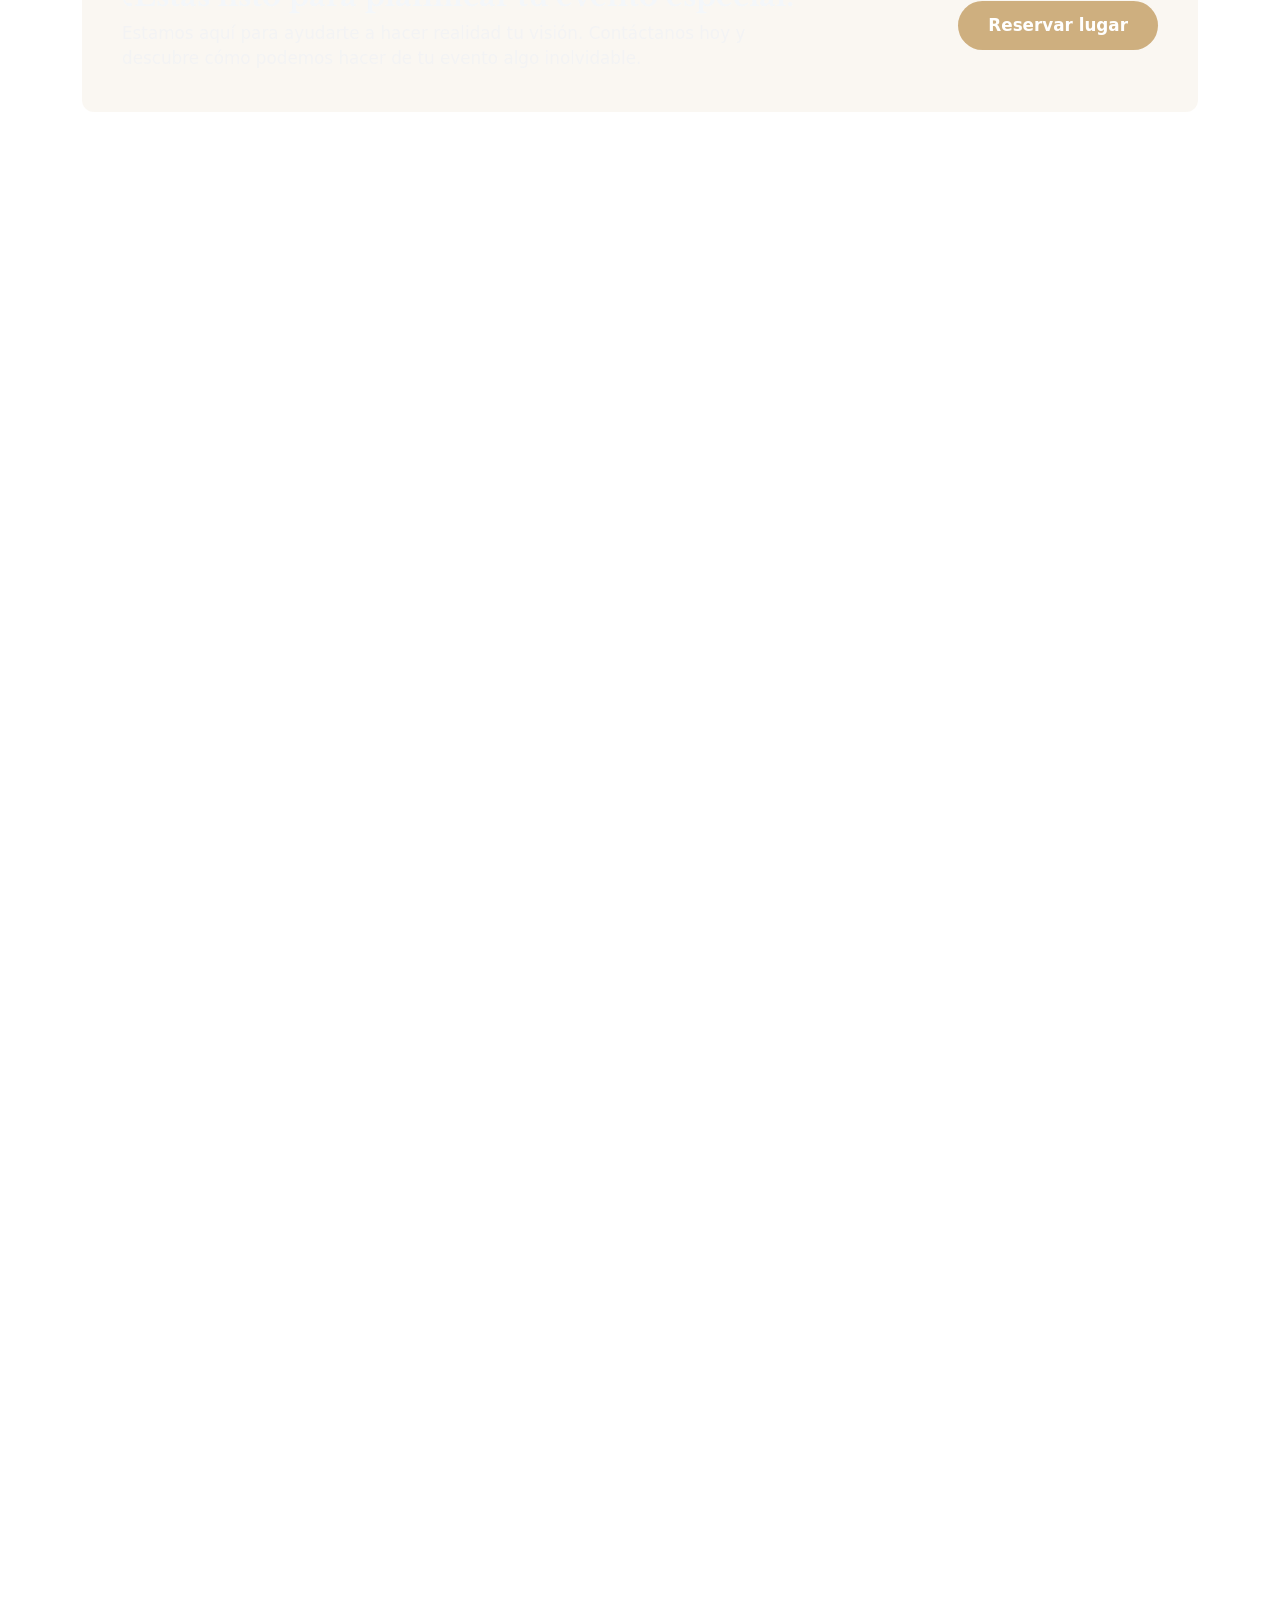
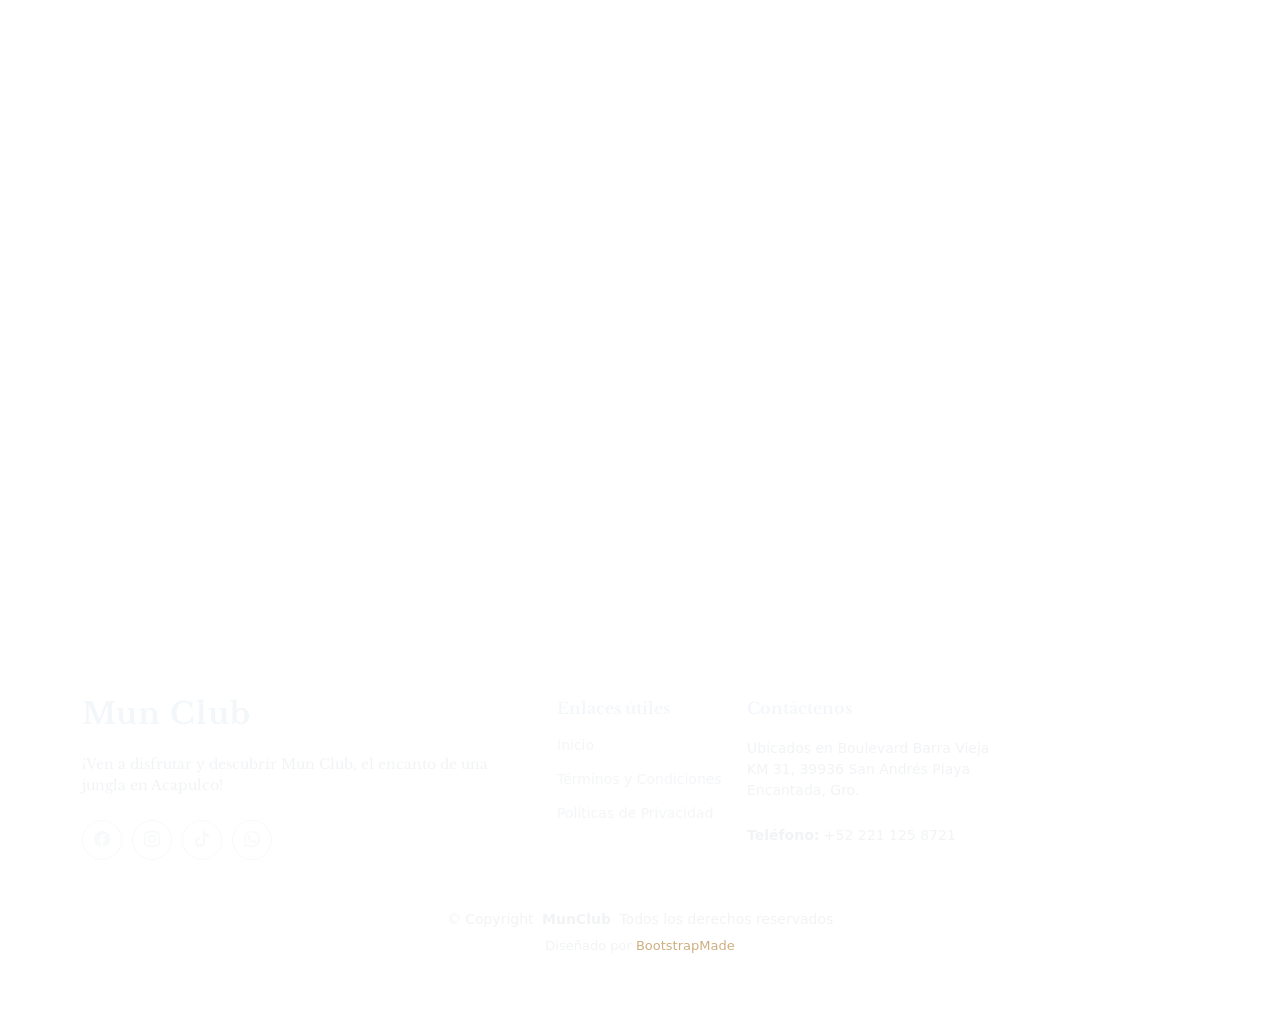
==== commit 5b99221c: "ultima actualoizacion" ====
--- a/index.html
+++ b/index.html
@@ -1236,7 +1236,7 @@
     border-radius: 8px;
     cursor: pointer;
   ">¿Cuáles son sus horarios de atención?</button>
-
+  
       <button onclick="respuestaRapida('¿Para contactarlos?')" style="
     flex: 1 0 45%;
     padding: 6px 10px;
@@ -1303,7 +1303,6 @@
             form.submit(); // permite que se envíe normalmente
           }
         });
-
         // Evitar que se envíe inmediatamente, para que se vea el "loading"
         e.preventDefault();
       });
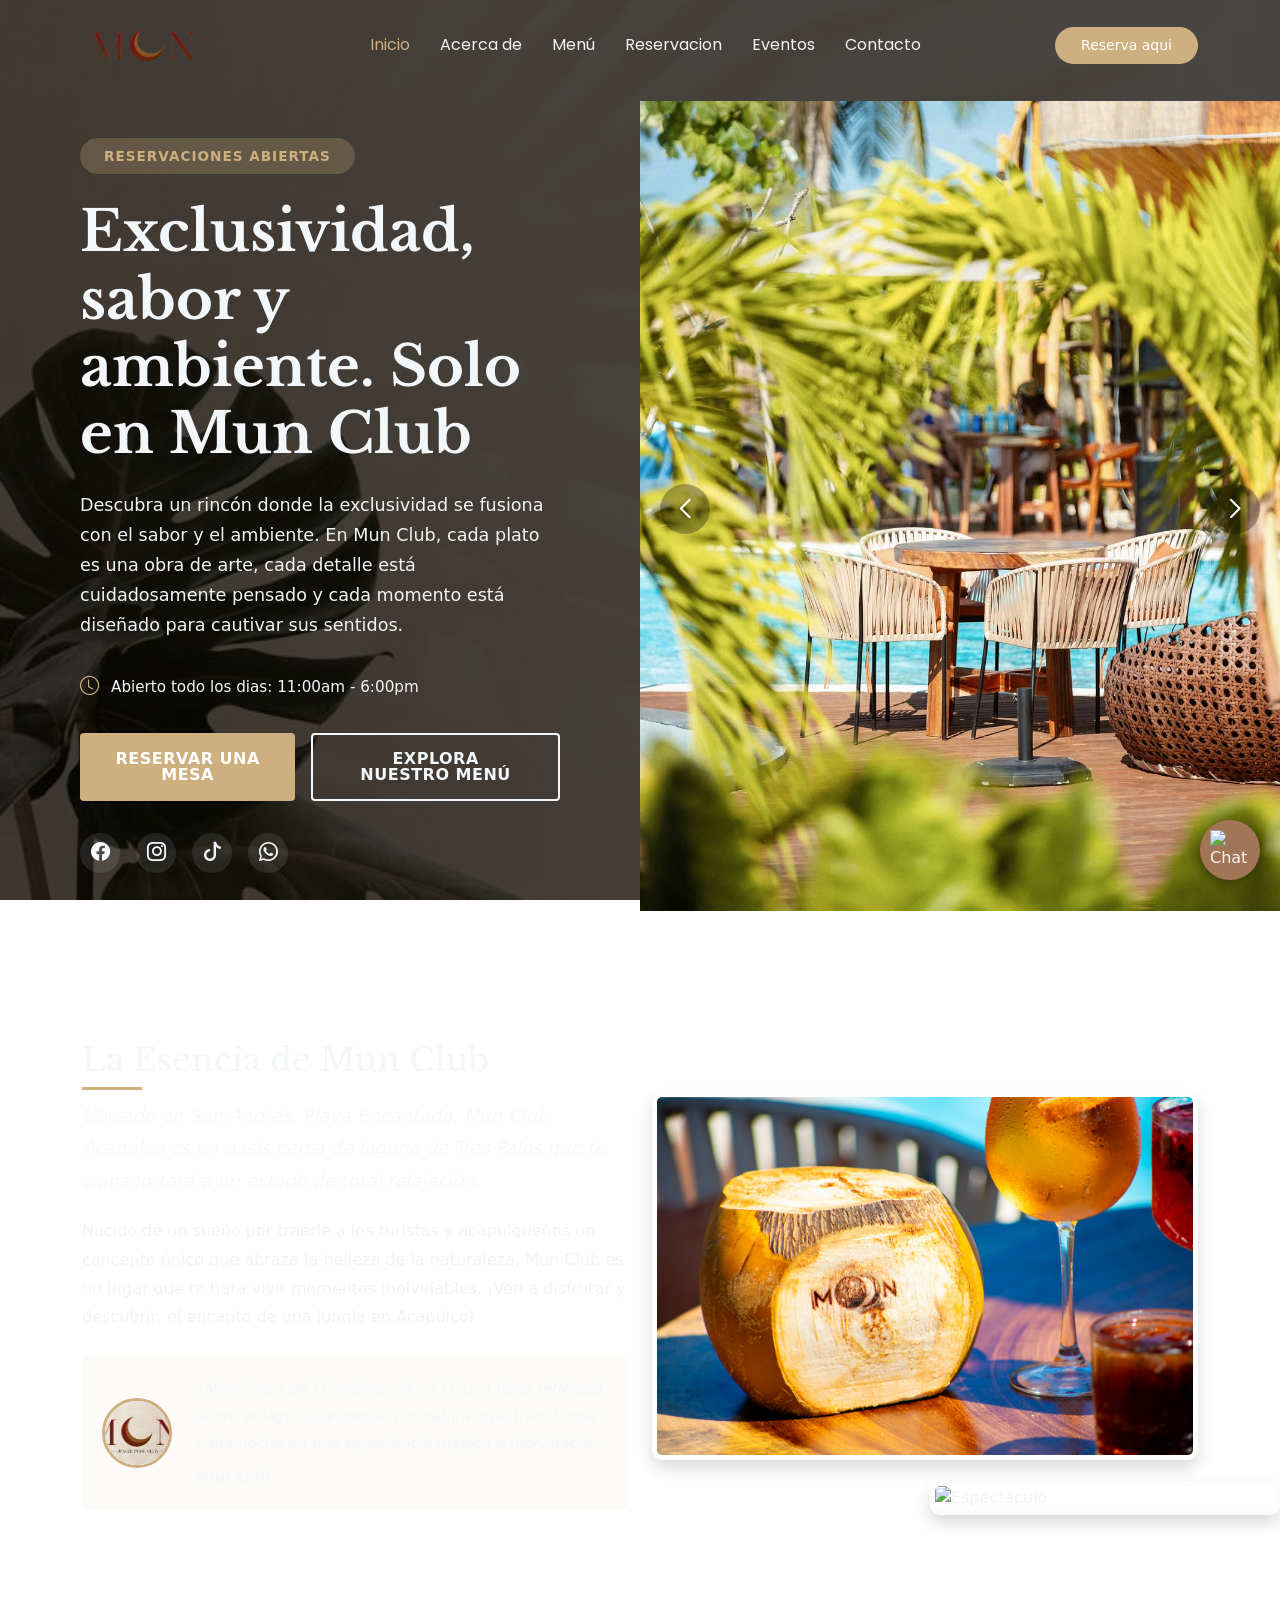
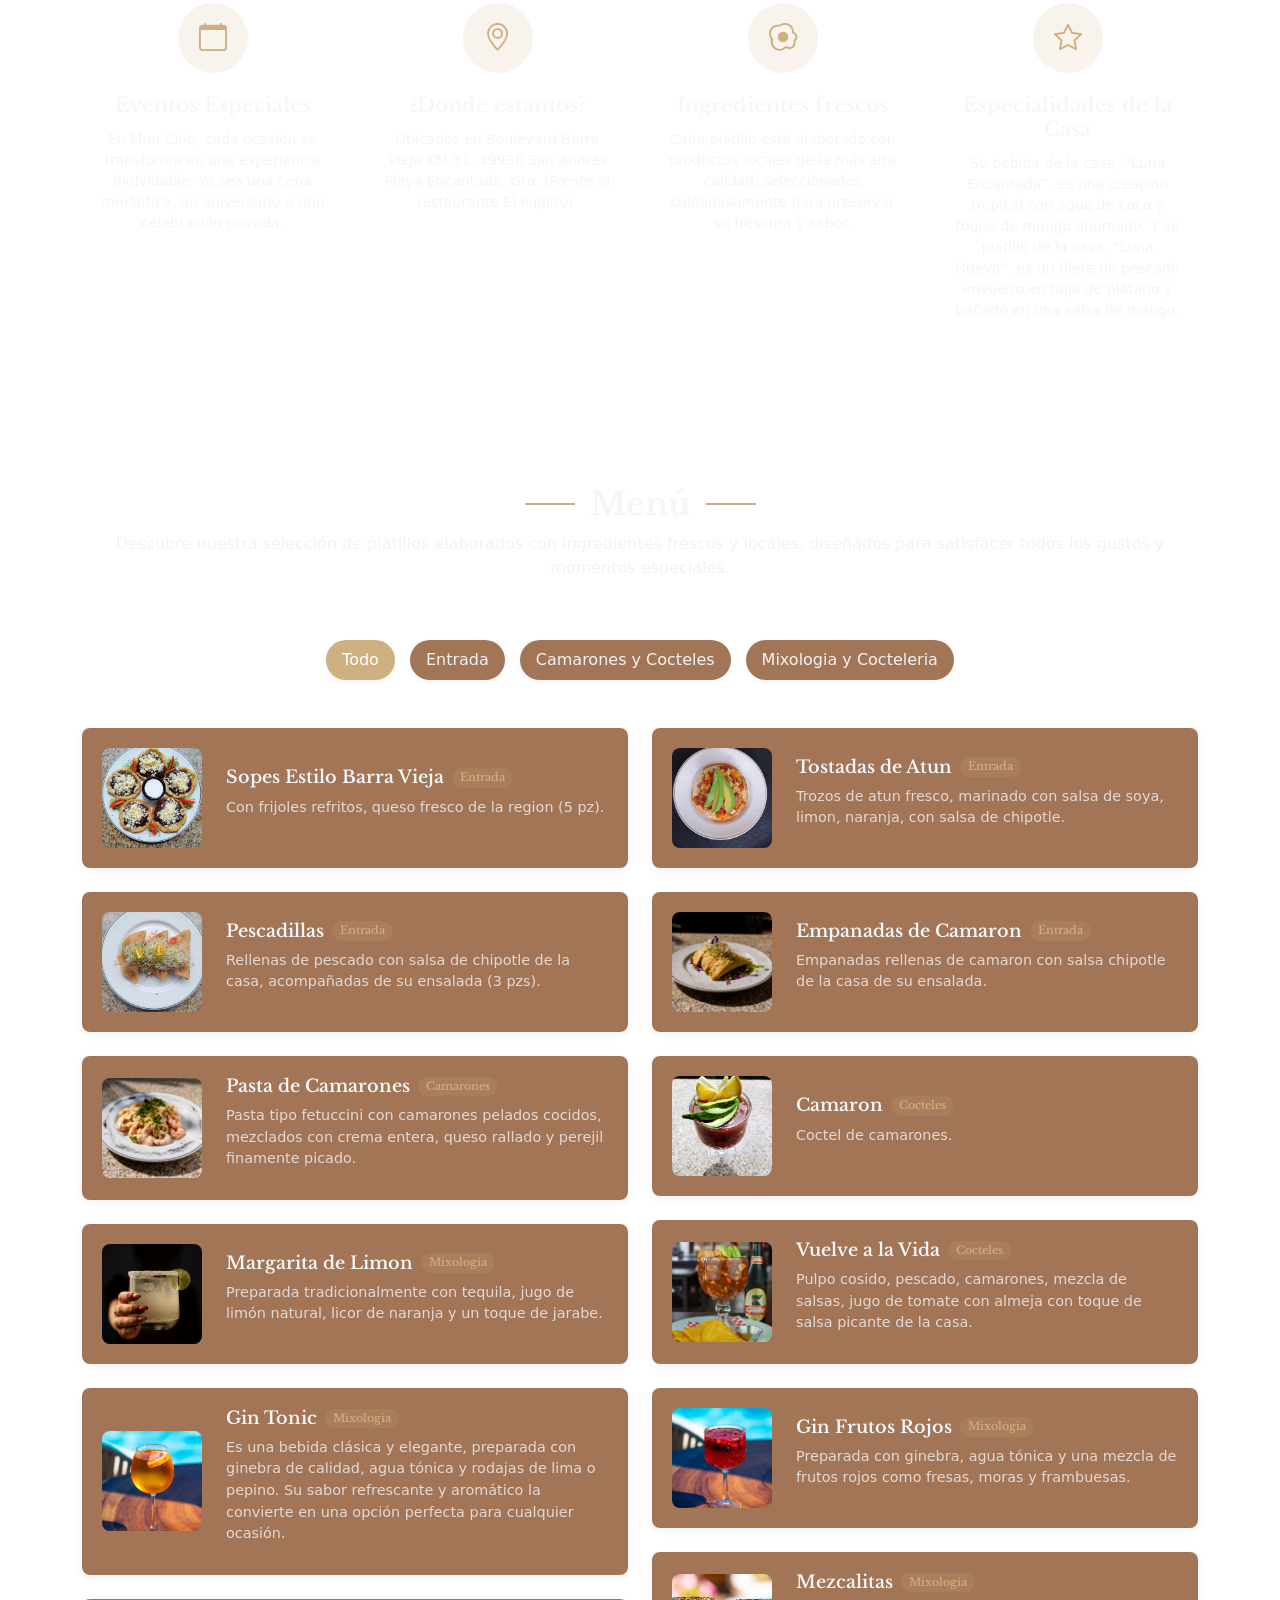
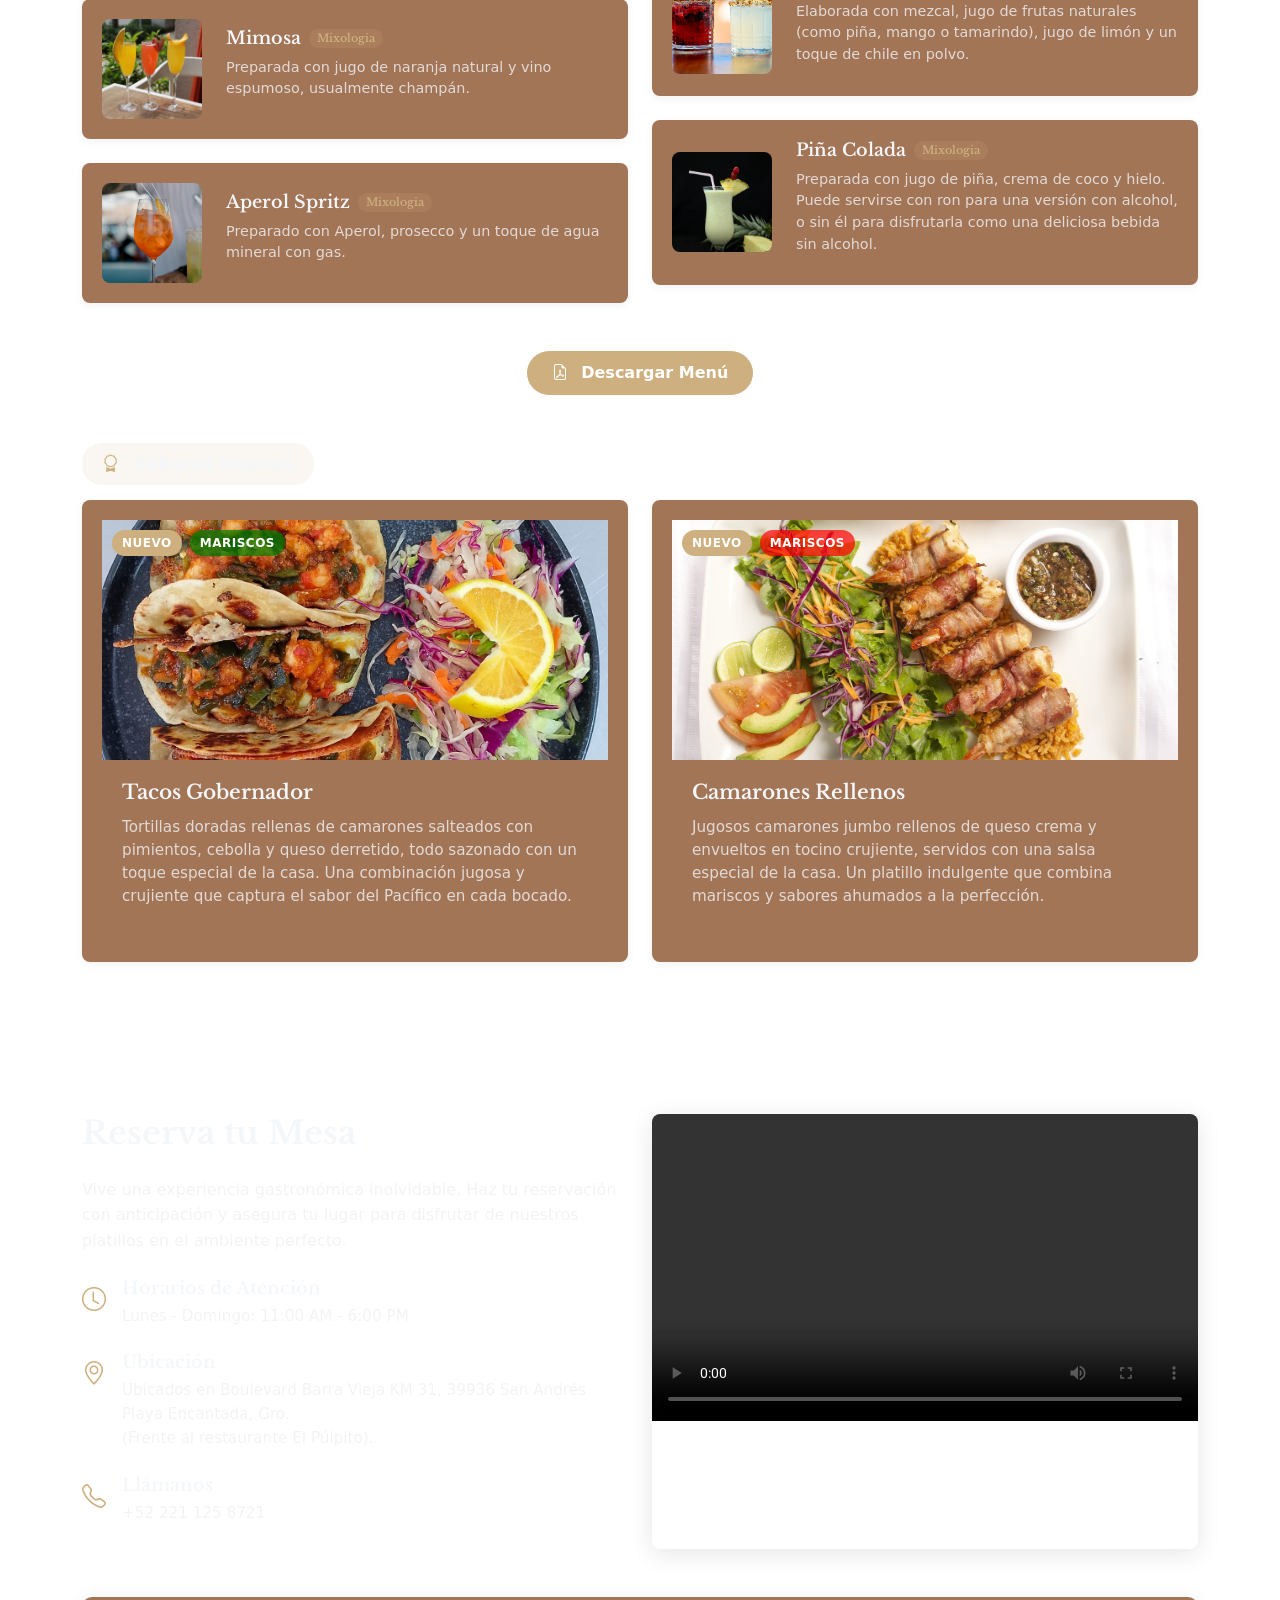
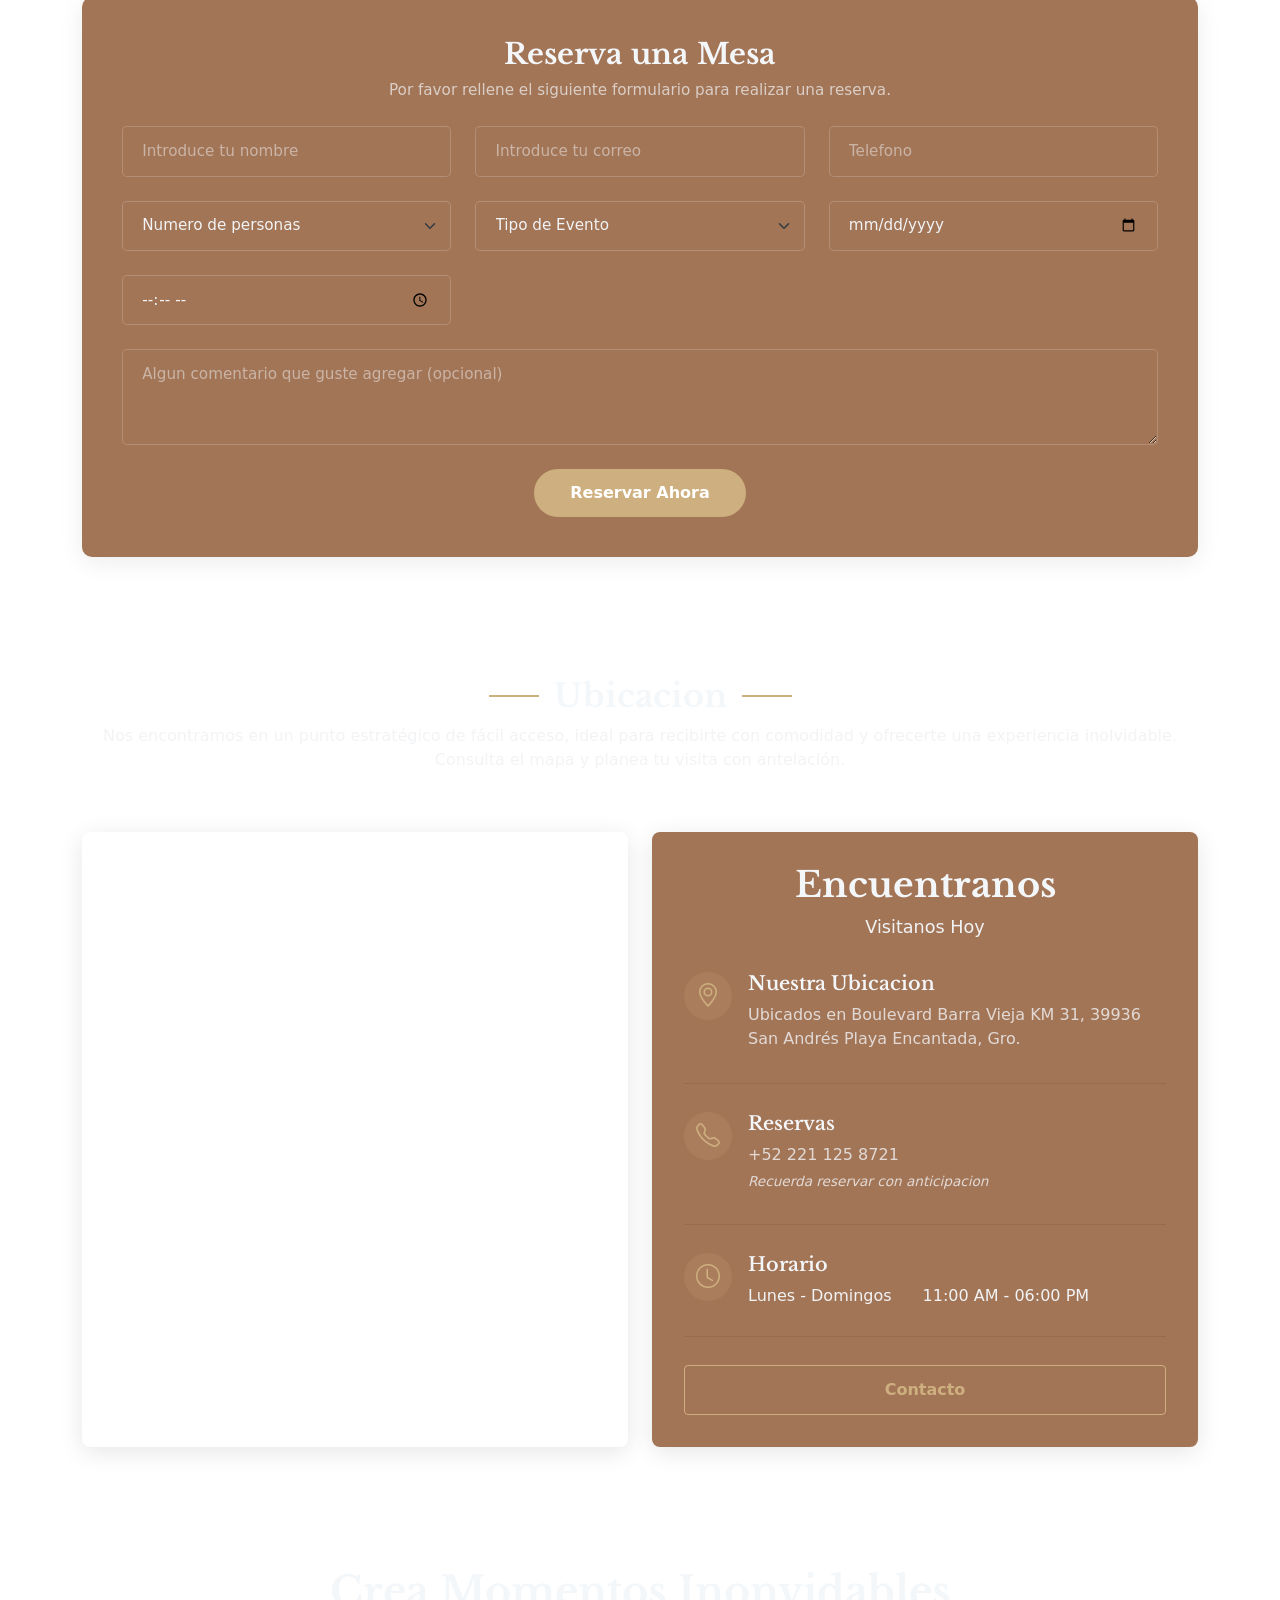
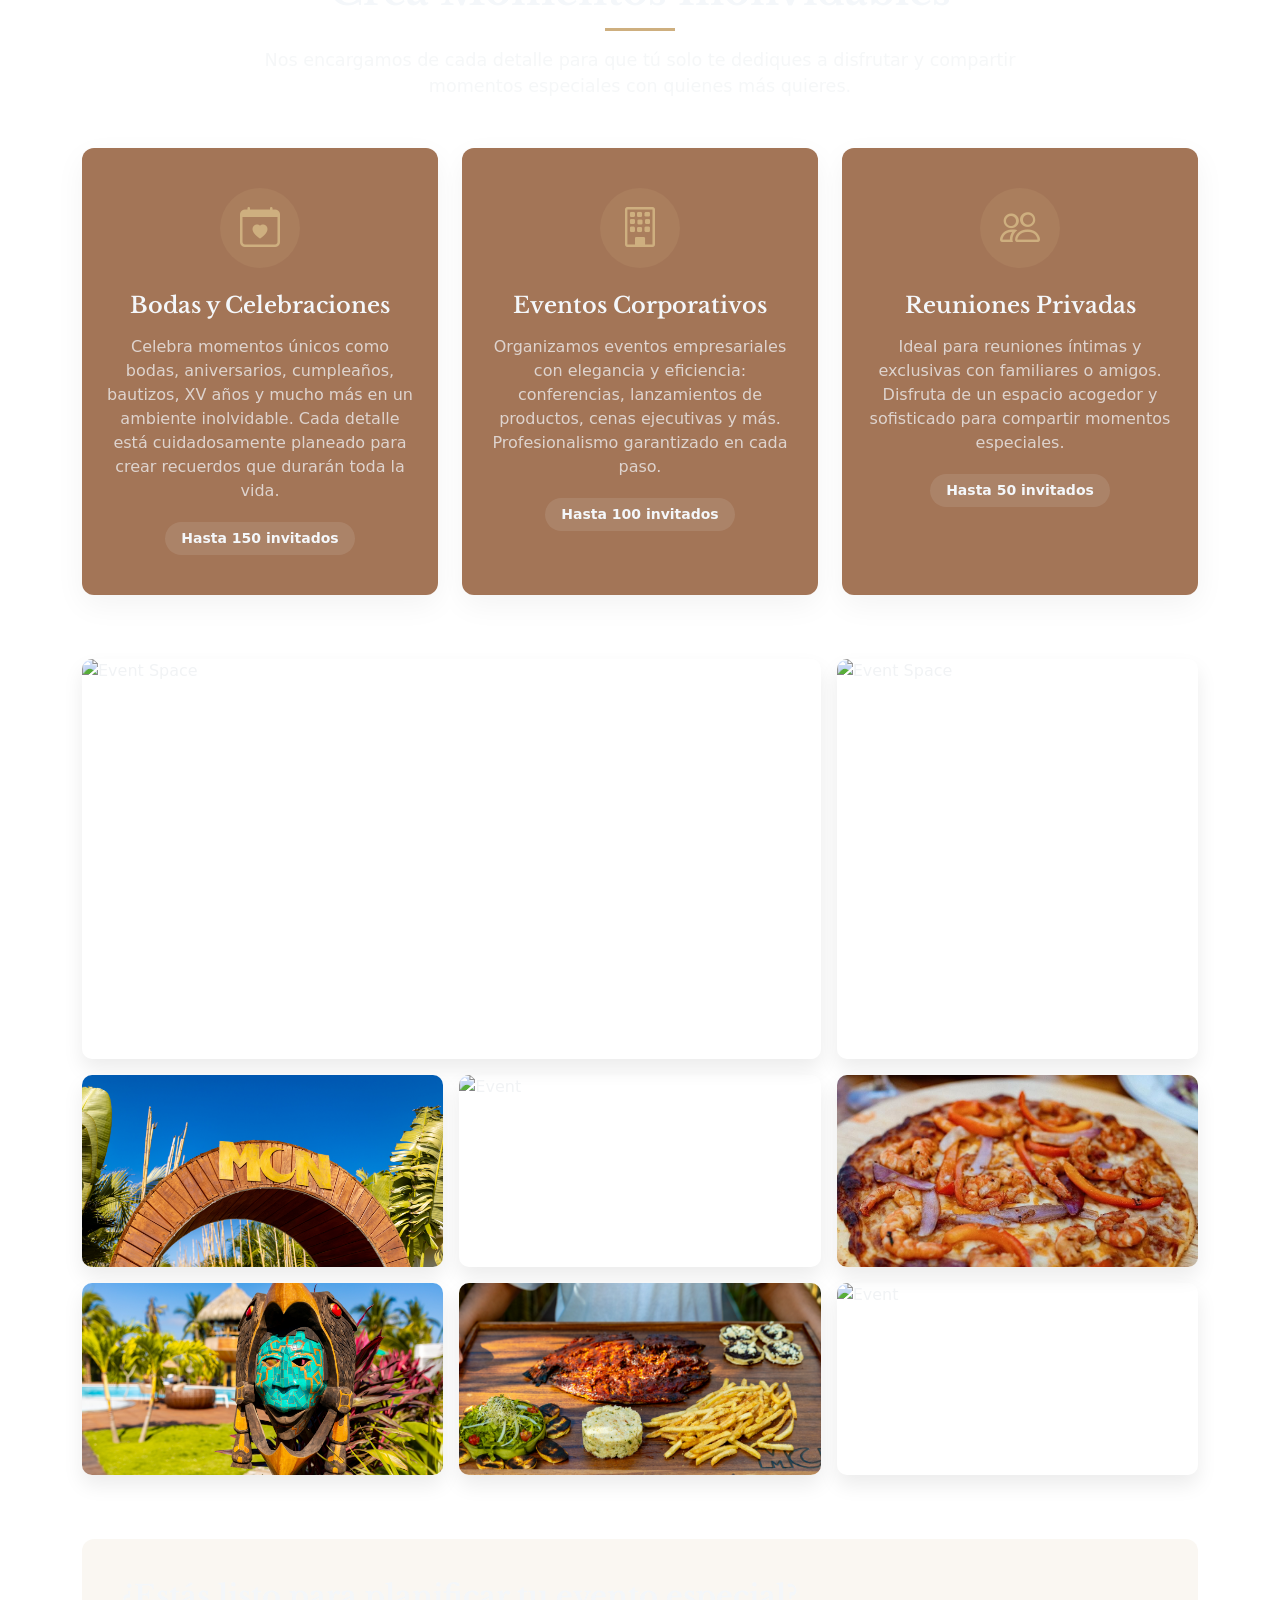
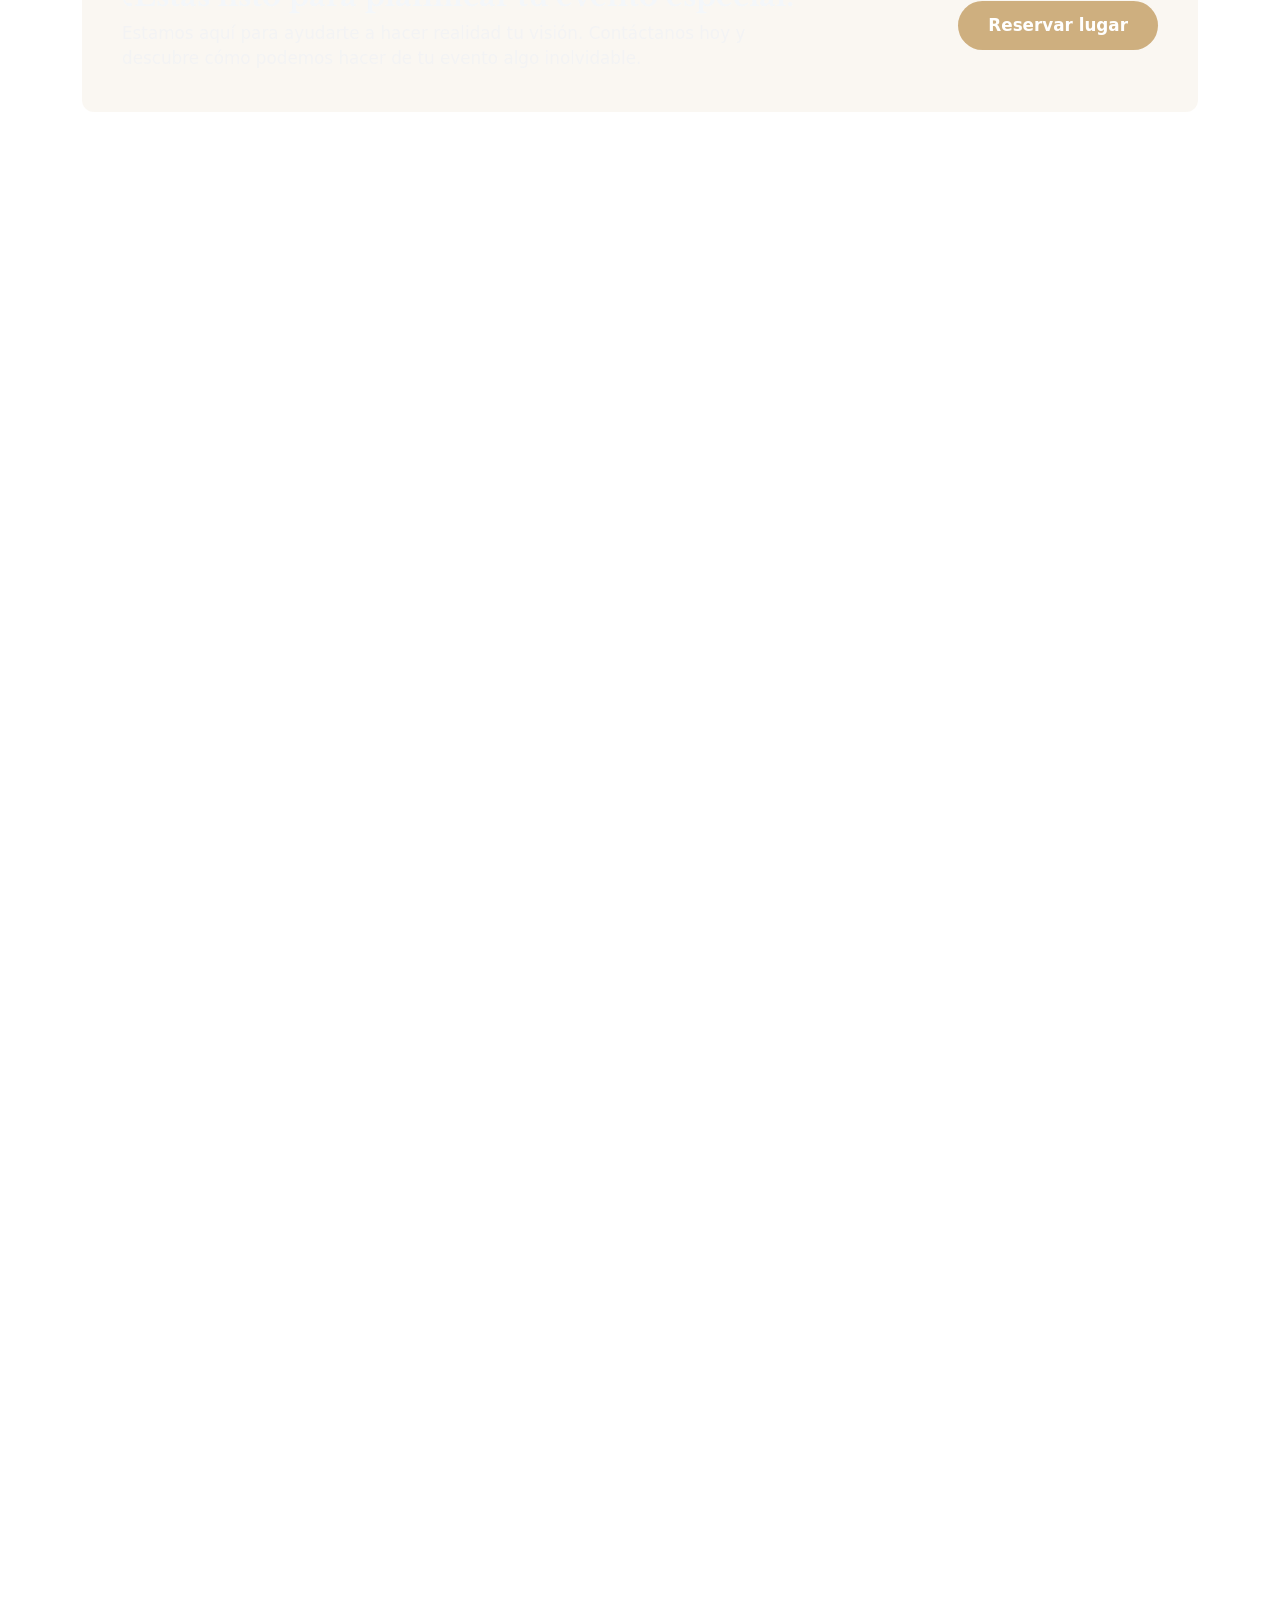
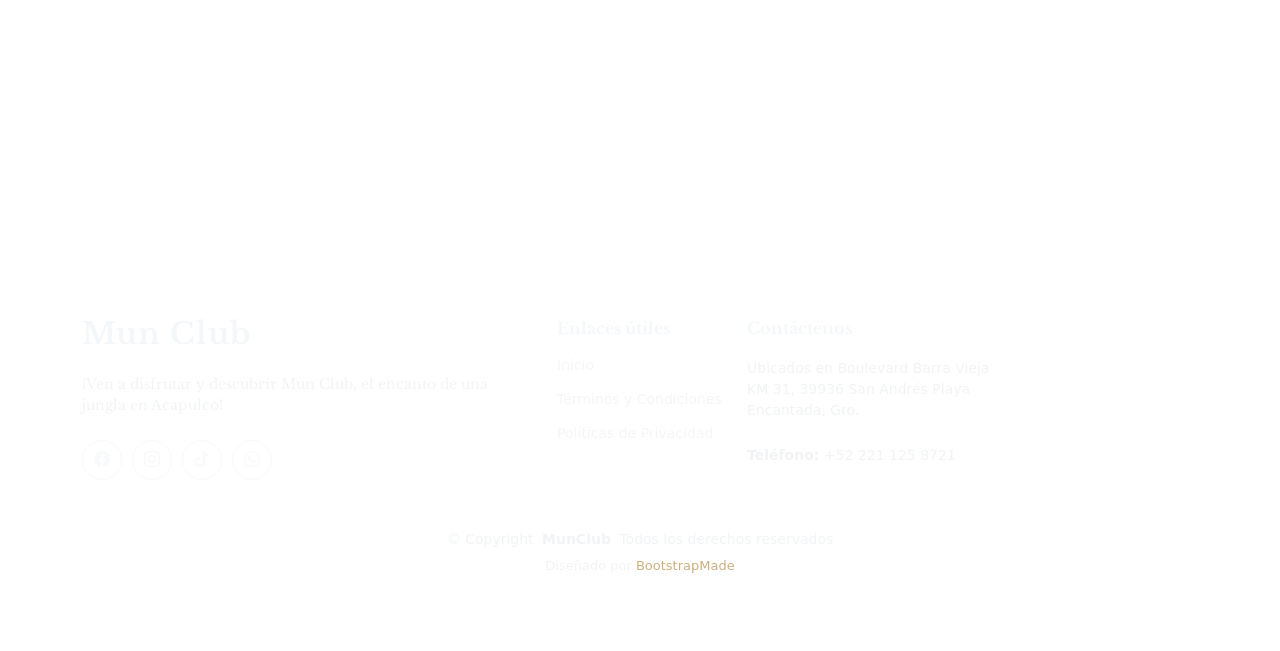
==== commit 09fca9ae: "actualizacion del inex y chatbot" ====
--- a/index.html
+++ b/index.html
@@ -38,7 +38,7 @@
     <div class="container position-relative d-flex align-items-center justify-content-between">
 
       <a href="index.php" class="logo d-flex align-items-center me-auto me-xl-0">
-        
+
         <img src="assets/img/logo.png" alt="Logo" style="width: 130px; height: auto;">
 
       </a>
@@ -50,7 +50,7 @@
           <li><a href="#menu">Men&uacute;</a></li>
           <li><a href="#book-a-table">Reservacion</a></li>
           <li><a href="#events">Eventos</a></li>
-          
+
           <li><a href="#contact">Contacto</a></li>
         </ul>
         <i class="mobile-nav-toggle d-xl-none bi bi-list"></i>
@@ -231,7 +231,7 @@
             </div>
           </div>
         </div>
-      </div> 
+      </div>
 
       </div>
 
@@ -433,52 +433,52 @@
       </div>
 
       <!-- Chef's Specials -->
-       <div class="container">
- <div class="col-12 mt-5" data-aos="fade-up">
-        <div class="specials-badge">
-          <span><i class="bi bi-award"></i> Sabores Nuevos</span>
-        </div>
-        <div class="specials-container">
-          <div class="row g-4">
-            <div class="col-md-6">
-              <div class="menu-item special-item">
-                <div class="menu-item-img">
-                  <img src="assets/img/club/tacos_gobernador.jpeg" alt="Special Dish" class="img-fluid">
-                  <div class="menu-item-badges">
-                    <span class="badge-special">Nuevo</span>
-                    <span class="badge-vegan">Mariscos</span>
-                  </div>
-                </div>
-                <div class="menu-item-content">
-                  <h4>Tacos Gobernador</h4>
-                  <p>Tortillas doradas rellenas de camarones salteados con pimientos, cebolla y queso derretido, todo
-                    sazonado con un toque especial de la casa. Una combinaci&oacute;n
-                    jugosa y crujiente que captura el sabor del Pac&iacute;fico en cada bocado.</p>
-                </div>
-              </div>
-            </div>
-            <div class="col-md-6">
-              <div class="menu-item special-item">
-                <div class="menu-item-img">
-                  <img src="assets/img/club/camarones_rrellenos.jpg" alt="Special Dish" class="img-fluid">
-                  <div class="menu-item-badges">
-                    <span class="badge-special">Nuevo</span>
-                    <span class="badge-spicy">Mariscos</span>
-                  </div>
-                </div>
-                <div class="menu-item-content">
-                  <h4>Camarones Rellenos</h4>
-                  <p>Jugosos camarones jumbo rellenos de queso crema y envueltos en tocino crujiente,
-                    servidos con una salsa especial de la casa. Un platillo indulgente que combina mariscos y sabores
-                    ahumados a la perfecci&oacute;n.</p>
-                </div>
-              </div>
-            </div>
-          </div>
-        </div>
-      </div>
-       </div>
-     
+      <div class="container">
+        <div class="col-12 mt-5" data-aos="fade-up">
+          <div class="specials-badge">
+            <span><i class="bi bi-award"></i> Sabores Nuevos</span>
+          </div>
+          <div class="specials-container">
+            <div class="row g-4">
+              <div class="col-md-6">
+                <div class="menu-item special-item">
+                  <div class="menu-item-img">
+                    <img src="assets/img/club/tacos_gobernador.jpeg" alt="Special Dish" class="img-fluid">
+                    <div class="menu-item-badges">
+                      <span class="badge-special">Nuevo</span>
+                      <span class="badge-vegan">Mariscos</span>
+                    </div>
+                  </div>
+                  <div class="menu-item-content">
+                    <h4>Tacos Gobernador</h4>
+                    <p>Tortillas doradas rellenas de camarones salteados con pimientos, cebolla y queso derretido, todo
+                      sazonado con un toque especial de la casa. Una combinaci&oacute;n
+                      jugosa y crujiente que captura el sabor del Pac&iacute;fico en cada bocado.</p>
+                  </div>
+                </div>
+              </div>
+              <div class="col-md-6">
+                <div class="menu-item special-item">
+                  <div class="menu-item-img">
+                    <img src="assets/img/club/camarones_rrellenos.jpg" alt="Special Dish" class="img-fluid">
+                    <div class="menu-item-badges">
+                      <span class="badge-special">Nuevo</span>
+                      <span class="badge-spicy">Mariscos</span>
+                    </div>
+                  </div>
+                  <div class="menu-item-content">
+                    <h4>Camarones Rellenos</h4>
+                    <p>Jugosos camarones jumbo rellenos de queso crema y envueltos en tocino crujiente,
+                      servidos con una salsa especial de la casa. Un platillo indulgente que combina mariscos y sabores
+                      ahumados a la perfecci&oacute;n.</p>
+                  </div>
+                </div>
+              </div>
+            </div>
+          </div>
+        </div>
+      </div>
+
     </section><!-- /Menu Section -->
 
     <!-- Book A Table Section -->
@@ -819,33 +819,27 @@
             </div>
           </div>
         </div>
-
+        
         <div class="featured-events" data-aos="fade-up" data-aos-delay="200">
-          <h3>Pr&oacute;ximos Eventos del mes de Julio</h3>
-
-
+          <h3>Pr&oacute;ximos Eventos del mes agosto</h3>
           <div class="row g-4">
             <div class="col-lg-6 col-md-6">
               <div class="featured-event-card" data-aos="fade-up" data-aos-delay="250">
                 <div class="event-date">
-                  <span class="month">Julio</span>
-                  <span class="day">12</span>
+                  <span class="month">Agosto</span>
+                  <span class="day">9</span>
                 </div>
                 <div class="event-content">
                   <div class="event-image">
-                    <img src="assets/img/club/bruja_de_mentira.jpg" alt="Summer Wine Festival" class="img-fluid">
+                    <img src="assets/img/club/pioneer-5450710_1280.jpg" alt="Summer Wine Festival" class="img-fluid">
                   </div>
                   <div class="event-info">
-                    <h4>Bruja de Mentira</h4>
+                    <h4>DJ Ithay</h4>
                     <ul class="event-meta">
                       <li><i class="bi bi-clock"></i>Puertas abiertas desde las 11:00 a.m.</li>
                       <li><i class="bi bi-geo-alt"></i>MCN Beach Pool Club, ubicado en Boulevard Barra Vieja, Playa
                         Encantada, Acapulco Gro</li>
                     </ul>
-                    <!-- <p>Descripcion<br>
-                     Descripcion
-                  </p> -->
-                    <!-- <a href="#book-a-table" class="btn-details">Reservar una mesa</a> -->
                     <a href="#book-a-table" class="btn-details">Reservar aqui</a>
                   </div>
                 </div>
@@ -855,23 +849,20 @@
             <div class="col-lg-6 col-md-6">
               <div class="featured-event-card" data-aos="fade-up" data-aos-delay="250">
                 <div class="event-date">
-                  <span class="month">Julio</span>
-                  <span class="day">13</span>
+                  <span class="month">Agosto</span>
+                  <span class="day">10</span>
                 </div>
                 <div class="event-content">
                   <div class="event-image">
-                    <img src="assets/img/club/daniel_zetter.jpg" alt="Summer Wine Festival" class="img-fluid">
+                    <img src="assets/img/club/hand-1850120_1280.jpg" alt="Summer Wine Festival" class="img-fluid">
                   </div>
                   <div class="event-info">
-                    <h4>DJ Daniel Zetter</h4>
+                    <h4>DJ Black Factor</h4>
                     <ul class="event-meta">
                       <li><i class="bi bi-clock"></i>Puertas abiertas desde las 11:00 a.m.</li>
                       <li><i class="bi bi-geo-alt"></i>MCN Beach Pool Club, ubicado en Boulevard Barra Vieja, Playa
                         Encantada, Acapulco Gro</li>
                     </ul>
-                    <!-- <p>Descripcion<br>
-                     Descripcion
-                  </p> -->
                     <a href="#book-a-table" class="btn-details">Reservar aqui</a>
                   </div>
                 </div>
@@ -881,24 +872,20 @@
             <div class="col-lg-6 col-md-6">
               <div class="featured-event-card" data-aos="fade-up" data-aos-delay="250">
                 <div class="event-date">
-                  <span class="month">Julio</span>
-                  <span class="day">19</span>
+                  <span class="month">Agosto</span>
+                  <span class="day">16</span>
                 </div>
                 <div class="event-content">
                   <div class="event-image">
-                    <img src="assets/img/club/djj3.png" alt="Summer Wine Festival" class="img-fluid" height="300px"
-                      width="2ins">
+                    <img src="assets/img/club/pioneer-5450710_1280.jpg" alt="Summer Wine Festival" class="img-fluid">
                   </div>
                   <div class="event-info">
-                    <h4>DJ Ithay y Black Factor</h4>
+                    <h4>DJ Ithay</h4>
                     <ul class="event-meta">
                       <li><i class="bi bi-clock"></i>Puertas abiertas desde las 11:00 a.m.</li>
                       <li><i class="bi bi-geo-alt"></i>MCN Beach Pool Club, ubicado en Boulevard Barra Vieja, Playa
                         Encantada, Acapulco Gro</li>
                     </ul>
-                    <p>Con nuestros DJ'S<br>
-
-                    </p>
                     <a href="#book-a-table" class="btn-details">Reservar aqui</a>
                   </div>
                 </div>
@@ -908,81 +895,29 @@
             <div class="col-lg-6 col-md-6">
               <div class="featured-event-card" data-aos="fade-up" data-aos-delay="250">
                 <div class="event-date">
-                  <span class="month">Julio</span>
-                  <span class="day">20</span>
+                  <span class="month">Agosto</span>
+                  <span class="day">17</span>
                 </div>
                 <div class="event-content">
                   <div class="event-image">
-                    <img src="assets/img/club/espectaculo.png" alt="Summer Wine Festival" class="img-fluid">
+                    <img src="assets/img/club/twis.jpg" alt="Summer Wine Festival" class="img-fluid">
                   </div>
                   <div class="event-info">
-                    <h4>Party Full Mun </h4>
+                    <h4>Twisted Sisters</h4>
                     <ul class="event-meta">
                       <li><i class="bi bi-clock"></i>Puertas abiertas desde las 11:00 a.m.</li>
                       <li><i class="bi bi-geo-alt"></i>MCN Beach Pool Club, ubicado en Boulevard Barra Vieja, Playa
                         Encantada, Acapulco Gro</li>
                     </ul>
-                    <p>Adéntrate a la experiencia, con nuestros danzantes de show de fuego y nuestros DJ’S invitados.
-
-                    </p>
                     <a href="#book-a-table" class="btn-details">Reservar aqui</a>
                   </div>
                 </div>
               </div>
             </div>
 
-            <div class="col-lg-6 col-md-6">
-              <div class="featured-event-card" data-aos="fade-up" data-aos-delay="250">
-                <div class="event-date">
-                  <span class="month">Julio</span>
-                  <span class="day">26</span>
-                </div>
-                <div class="event-content">
-                  <div class="event-image">
-                    <img src="assets/img/club/tae.png" alt="Summer Wine Festival" class="img-fluid">
-                  </div>
-                  <div class="event-info">
-                    <h4>DJ Ithay y Black Factor</h4>
-                    <ul class="event-meta">
-                      <li><i class="bi bi-clock"></i>Puertas abiertas desde las 11:00 a.m.</li>
-                      <li><i class="bi bi-geo-alt"></i>MCN Beach Pool Club, ubicado en Boulevard Barra Vieja, Playa
-                        Encantada, Acapulco Gro</li>
-                    </ul>
-                    <!-- <p>Descripcion<br>
-                     Descripcion
-                  </p> -->
-                    <a href="#book-a-table" class="btn-details">Reservar aqui</a>
-                  </div>
-                </div>
-              </div>
-            </div>
-
-            <div class="col-lg-6 col-md-6">
-              <div class="featured-event-card" data-aos="fade-up" data-aos-delay="250">
-                <div class="event-date">
-                  <span class="month">Julio</span>
-                  <span class="day">27</span>
-                </div>
-                <div class="event-content">
-                  <div class="event-image">
-                    <img src="assets/img/club/oriana.png" alt="Summer Wine Festival" class="img-fluid">
-                  </div>
-                  <div class="event-info">
-                    <h4>Oriana</h4>
-                    <ul class="event-meta">
-                      <li><i class="bi bi-clock"></i>Puertas abiertas desde las 11:00 a.m.</li>
-                      <li><i class="bi bi-geo-alt"></i>MCN Beach Pool Club, ubicado en Boulevard Barra Vieja, Playa
-                        Encantada, Acapulco Gro</li>
-                    </ul>
-                    <!-- <p>Descripcion<br>
-                     Descripcion
-                  </p> -->
-                    <a href="#book-a-table" class="btn-details">Reservar aqui</a>
-                  </div>
-                </div>
-              </div>
-            </div>
-          </div>
+          </div>
+
+
         </div>
 
       </div>
@@ -1054,13 +989,8 @@
           width="600" height="450" style="border:0;" allowfullscreen="" loading="lazy"
           referrerpolicy="no-referrer-when-downgrade"></iframe>
       </div>
-
-
-
-      </div>
-
+      </div>
     </section><!-- /Contact Section -->
-
   </main>
 
   <footer id="footer" class="footer">
@@ -1110,7 +1040,7 @@
       <p>© <span>Copyright</span> <strong class="px-1 sitename">MunClub</strong> <span>Todos los derechos
           reservados</span></p>
       <div class="credits">
-      
+
         Diseñado por <a href="https://bootstrapmade.com/">BootstrapMade</a>
       </div>
     </div>
@@ -1236,7 +1166,7 @@
     border-radius: 8px;
     cursor: pointer;
   ">¿Cuáles son sus horarios de atención?</button>
-  
+
       <button onclick="respuestaRapida('¿Para contactarlos?')" style="
     flex: 1 0 45%;
     padding: 6px 10px;
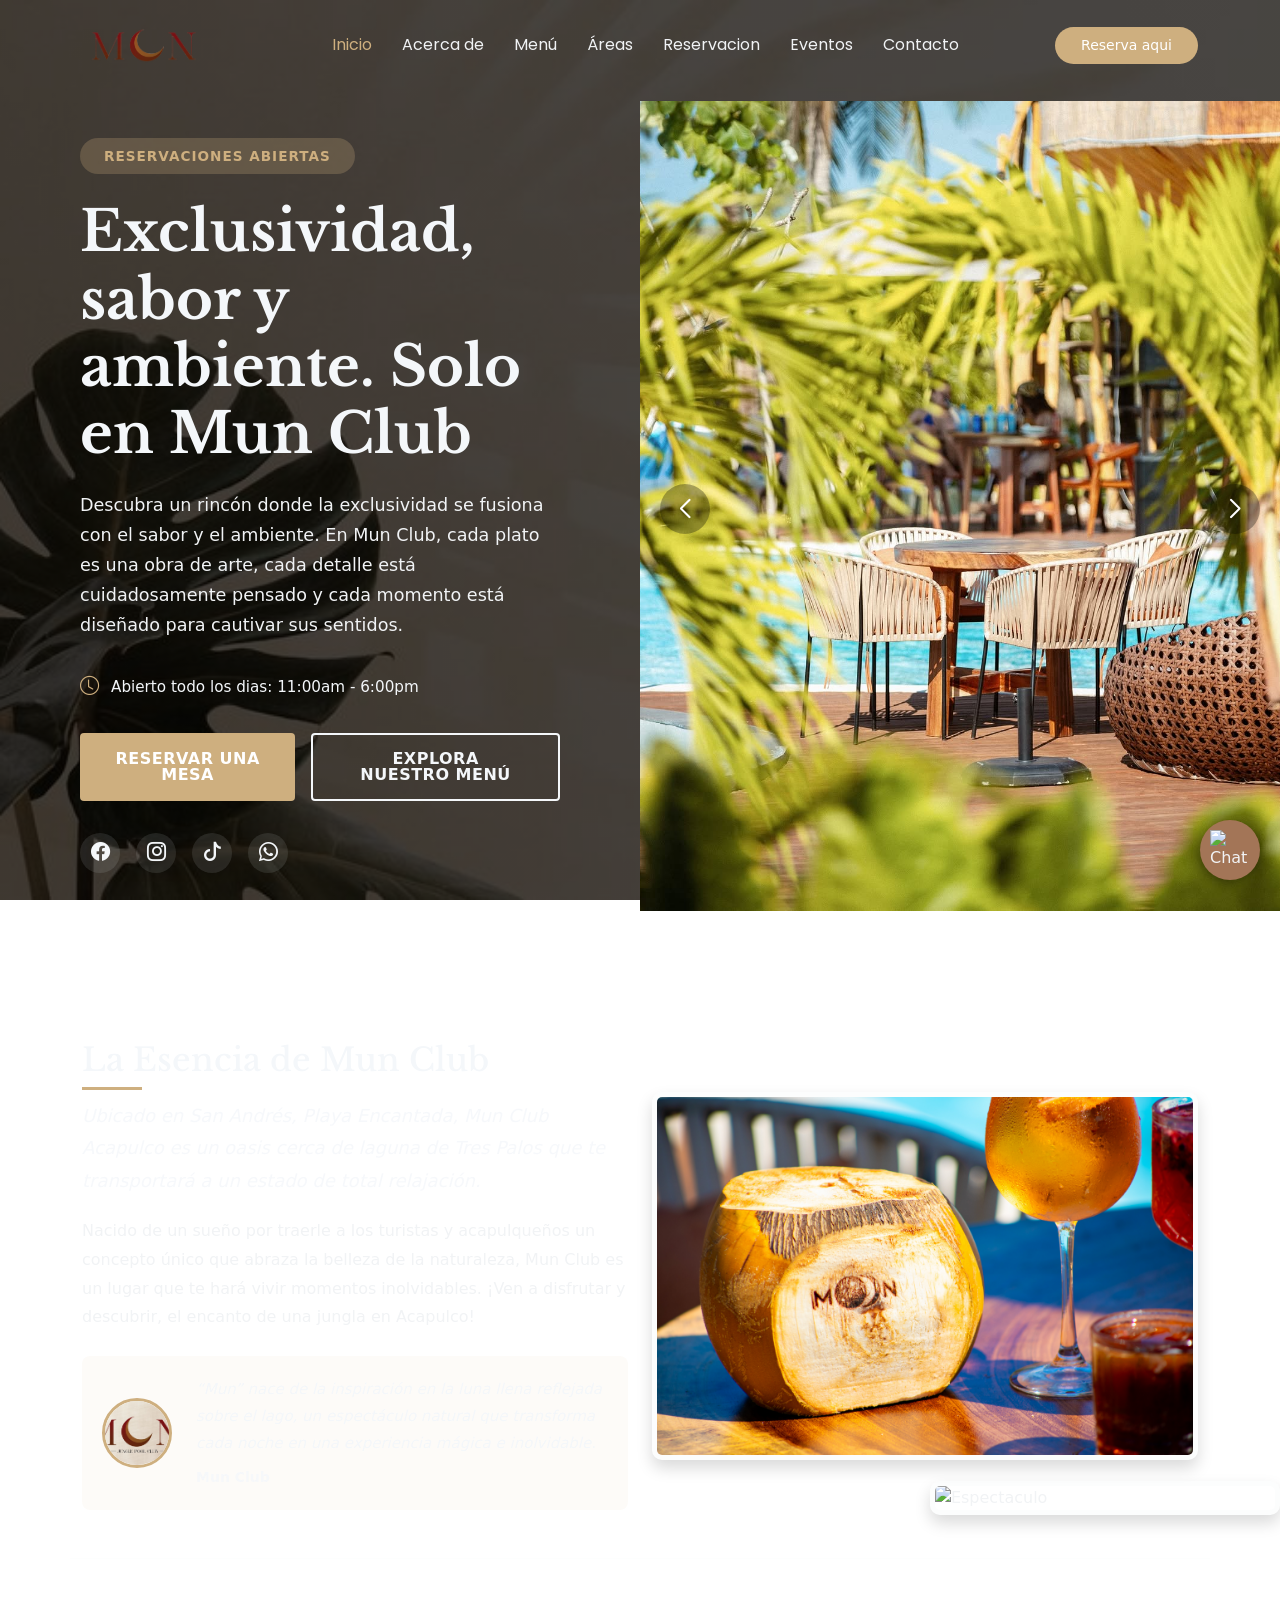
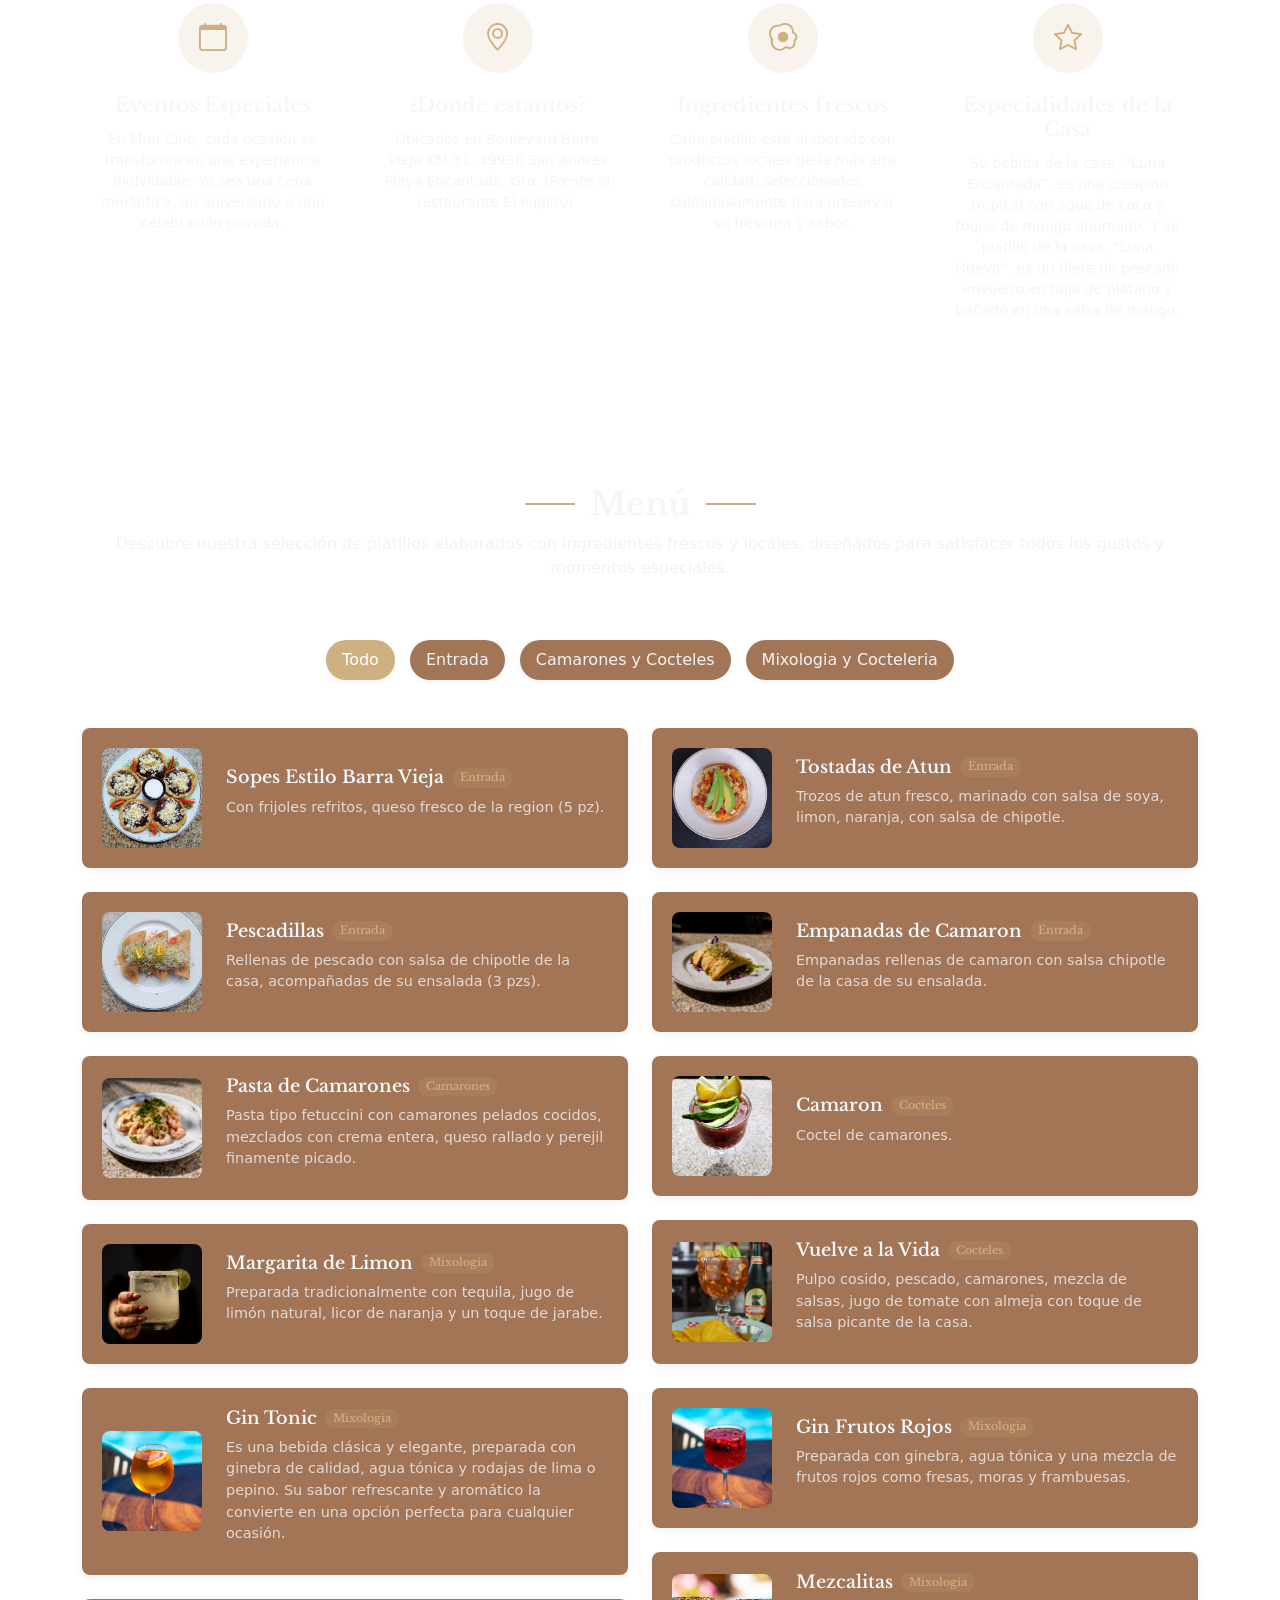
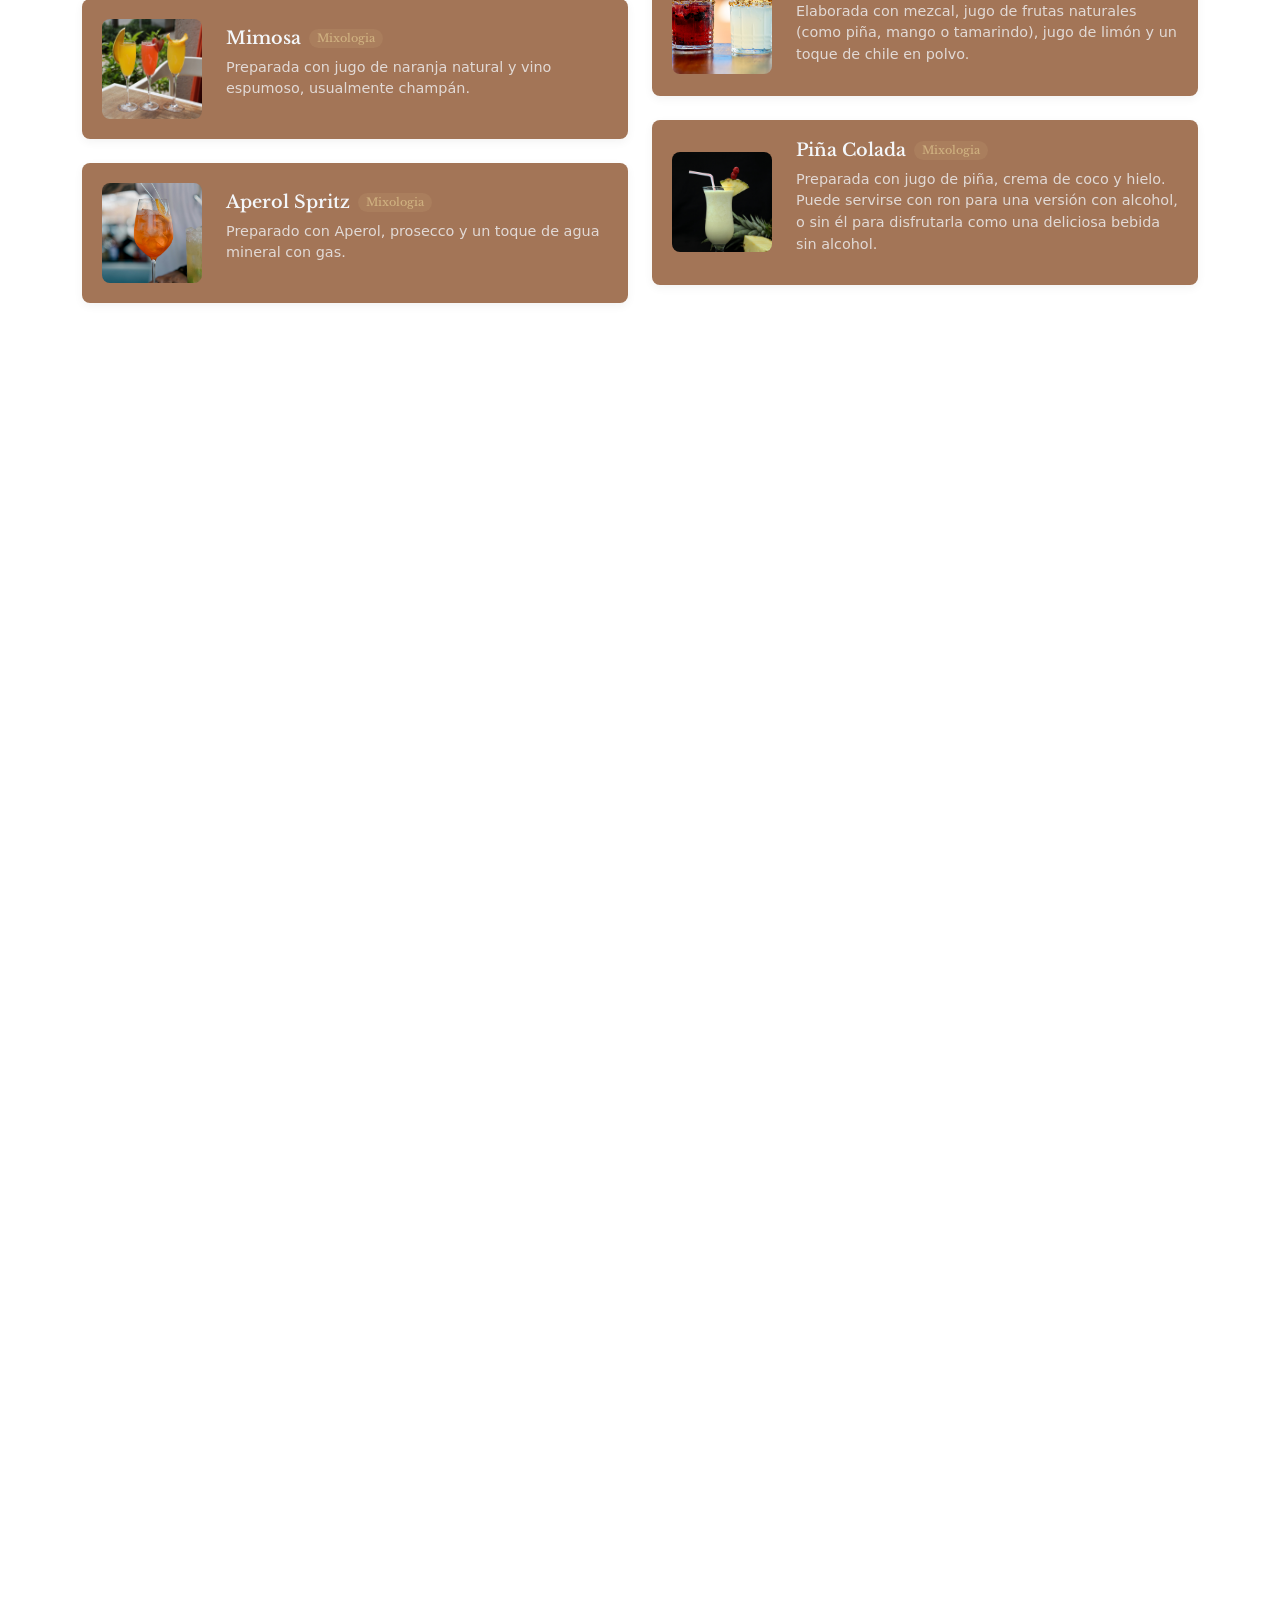
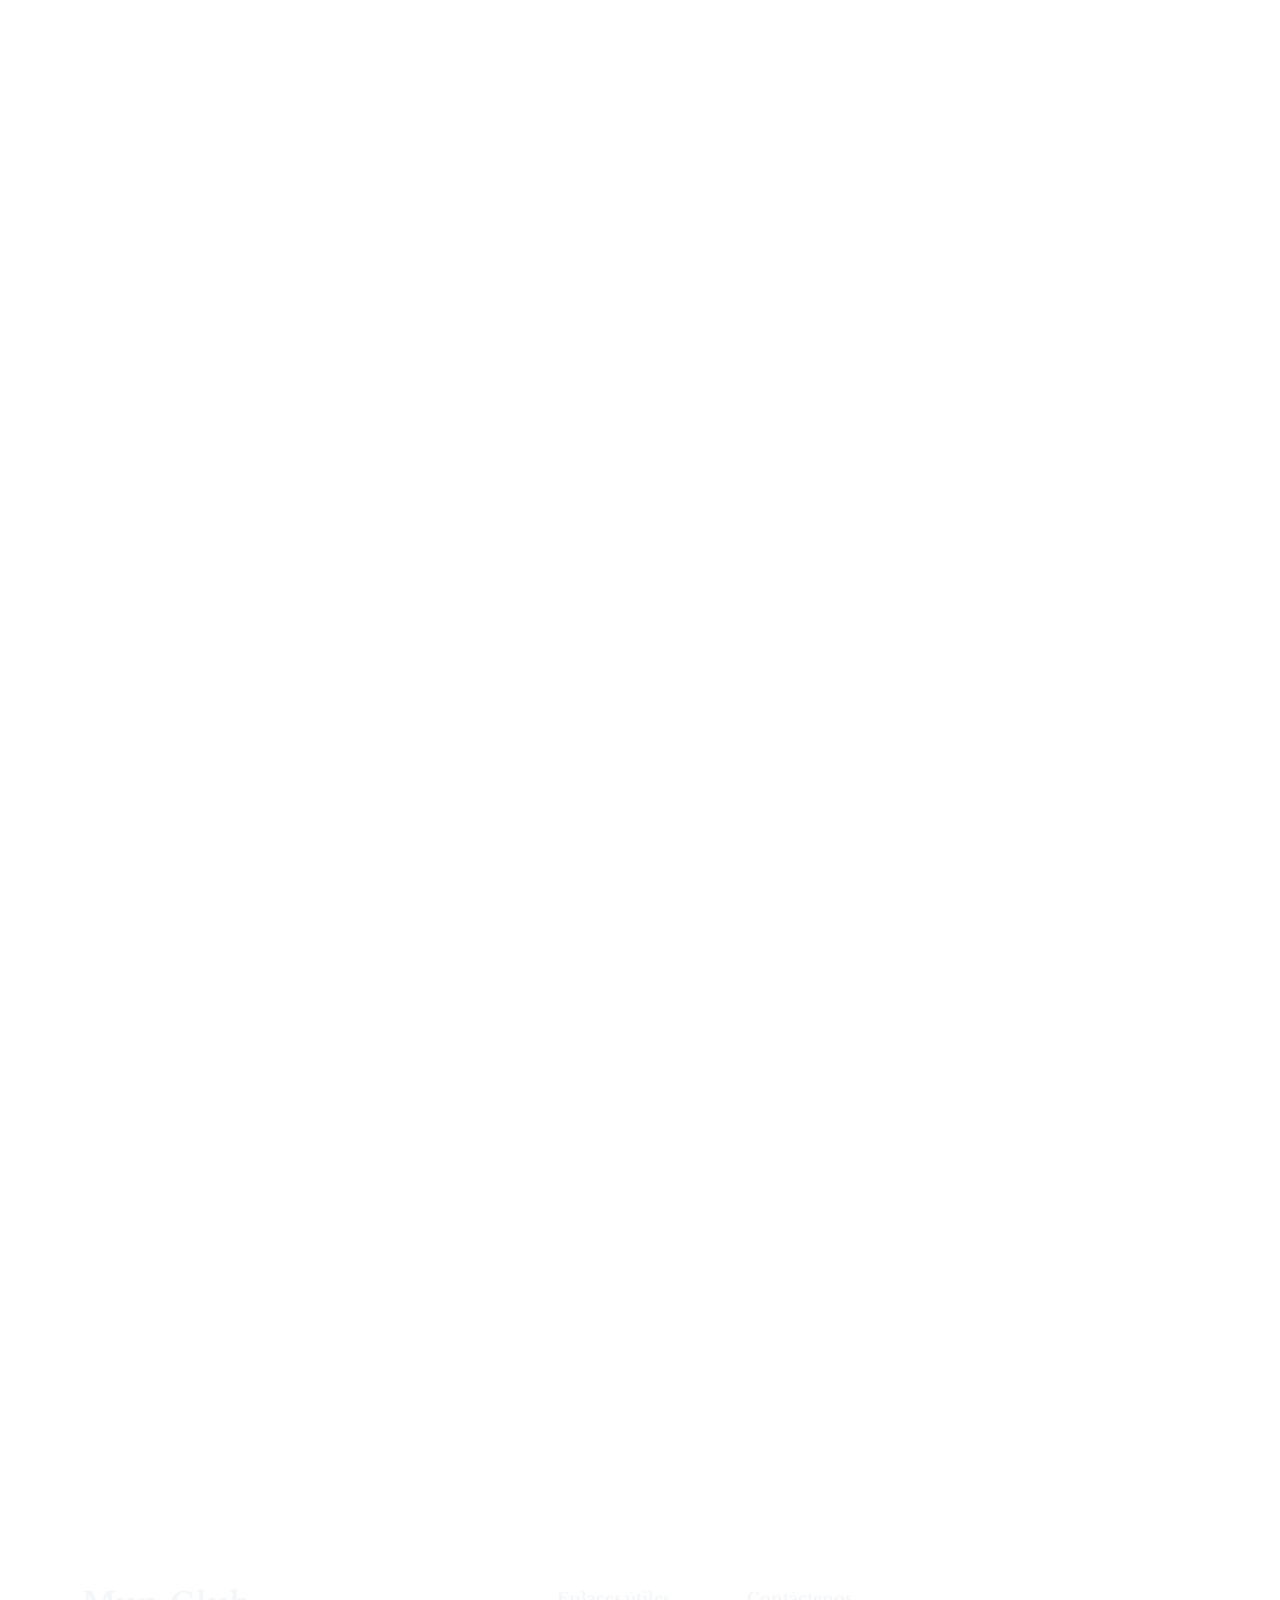
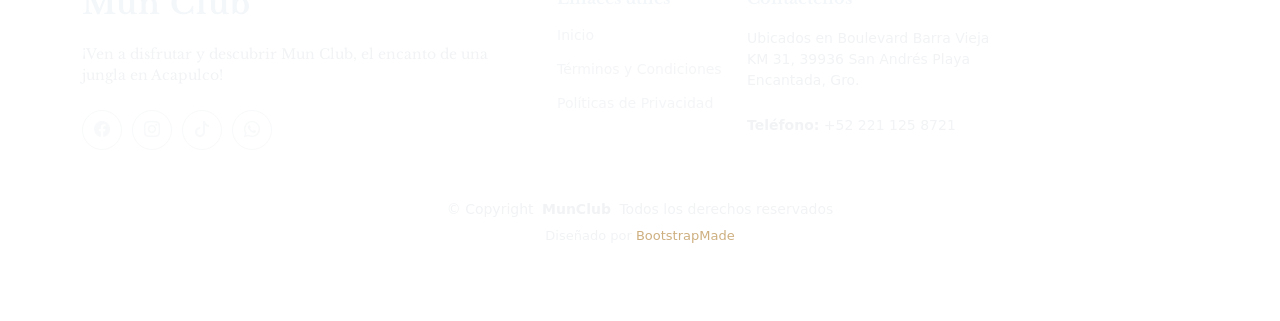
==== commit b82e3506: "actualizacion del index" ====
--- a/index.html
+++ b/index.html
@@ -48,6 +48,7 @@
           <li><a href="#hero" class="active">Inicio</a></li>
           <li><a href="#about">Acerca de</a></li>
           <li><a href="#menu">Men&uacute;</a></li>
+          <li><a href="#area">Áreas</a></li>
           <li><a href="#book-a-table">Reservacion</a></li>
           <li><a href="#events">Eventos</a></li>
 
@@ -478,8 +479,115 @@
           </div>
         </div>
       </div>
-
     </section><!-- /Menu Section -->
+
+      <!-- Areas Section -->
+    <section id="area" class="chefs section">
+
+      <!-- Section Title -->
+      <div class="container section-title" data-aos="fade-up">
+        <h2>Áreas del Lugar</h2>
+        <p>Explora cada rincón de nuestro espacio:</p>
+      </div><!-- End Section Title -->
+
+      <div class="container" data-aos="fade-up" data-aos-delay="100">
+
+        <div class="row">
+          <div class="col-lg-5">
+            <div class="chef-highlight" data-aos="fade-right" data-aos-delay="200">
+              <figure class="chef-image">
+                <img src="assets/img/club/vista_mun.jpg" class="img-fluid" alt="Executive Chef">
+              </figure>
+              <div class="chef-details">
+                <h3>Camastros</h3>
+                <h2>Zona Lounge</h2>
+                <div class="chef-awards">
+                  <span><i class="bi bi-star-fill"></i> James Beard Award</span>
+                  <span><i class="bi bi-star-fill"></i> Two Michelin Stars</span>
+                </div>
+                <p>Lorem ipsum dolor sit amet, consectetur adipiscing elit. Ut elit tellus, luctus nec ullamcorper mattis, pulvinar dapibus leo. Proin gravida nibh vel velit auctor aliquet. Aenean sollicitudin, lorem quis bibendum auctor nisi elit.</p>
+                
+              </div>
+            </div>
+          </div>
+
+          <div class="col-lg-7">
+            <div class="team-container" data-aos="fade-left" data-aos-delay="300">
+              <div class="row g-4">
+                <div class="col-md-6">
+                  <div class="chef-card" data-aos="zoom-in" data-aos-delay="200">
+                    <div class="chef-img">
+                      <img src="assets/img/club/_VR_5551.jpg" class="img-fluid" alt="Chef Portrait">
+                    </div>
+                    <div class="chef-info">
+                      <h4>Palapa Principal</h4>
+                       <p class="role">Área verde</p>
+                      <p class="details">Un espacio amplio, techado y rodeado de naturaleza. Ideal para relajarte con amigos o familia, disfrutar una bebida o simplemente contemplar la vista.</p>
+                    </div>
+                  </div>
+                </div>
+
+                <div class="col-md-6">
+                  <div class="chef-card" data-aos="zoom-in" data-aos-delay="250">
+                    <div class="chef-img">
+                      <img src="assets/img/club/_VR_5833.jpg" class="img-fluid" alt="Chef Portrait">
+                      <div class="social-links">
+                        <a href="#"><i class="bi bi-instagram"></i></a>
+                        <a href="#"><i class="bi bi-twitter-x"></i></a>
+                        <a href="#"><i class="bi bi-facebook"></i></a>
+                      </div>
+                    </div>
+                    <div class="chef-info">
+                      <h4>Alberca & Sol</h4>
+                      <p class="role">Zona Splash</p>
+                      <p class="details">Sumérgete en el ambiente perfecto para refrescarte y disfrutar bajo el sol. Ideal para toda la familia.</p>
+                    </div>
+                  </div>
+                </div>
+
+                <div class="col-md-6">
+                  <div class="chef-card" data-aos="zoom-in" data-aos-delay="300">
+                    <div class="chef-img">
+                      <img src="assets/img/restaurant/chef-4.webp" class="img-fluid" alt="Chef Portrait">
+                      <div class="social-links">
+                        <a href="#"><i class="bi bi-instagram"></i></a>
+                        <a href="#"><i class="bi bi-twitter-x"></i></a>
+                        <a href="#"><i class="bi bi-facebook"></i></a>
+                      </div>
+                    </div>
+                    <div class="chef-info">
+                      <h4>Jonathan Williams</h4>
+                      <p class="role">Head of Bar</p>
+                      <p class="details">Lorem ipsum dolor sit amet, consectetur adipiscing elit. Donec dignissim purus a ipsum faucibus, et porttitor.</p>
+                    </div>
+                  </div>
+                </div>
+
+                <div class="col-md-6">
+                  <div class="chef-card" data-aos="zoom-in" data-aos-delay="350">
+                    <div class="chef-img">
+                      <img src="assets/img/restaurant/chef-5.webp" class="img-fluid" alt="Chef Portrait">
+                      <div class="social-links">
+                        <a href="#"><i class="bi bi-instagram"></i></a>
+                        <a href="#"><i class="bi bi-twitter-x"></i></a>
+                        <a href="#"><i class="bi bi-facebook"></i></a>
+                      </div>
+                    </div>
+                    <div class="chef-info">
+                      <h4>Isabella Romano</h4>
+                      <p class="role">Grill Master</p>
+                      <p class="details">Lorem ipsum dolor sit amet, consectetur adipiscing elit. Donec dignissim purus a ipsum faucibus, et porttitor.</p>
+                    </div>
+                  </div>
+                </div>
+              </div>
+            </div>
+          </div>
+        </div>
+
+      </div>
+
+    </section><!-- /Areas Section -->
 
     <!-- Book A Table Section -->
     <section id="book-a-table" class="book-a-table section">
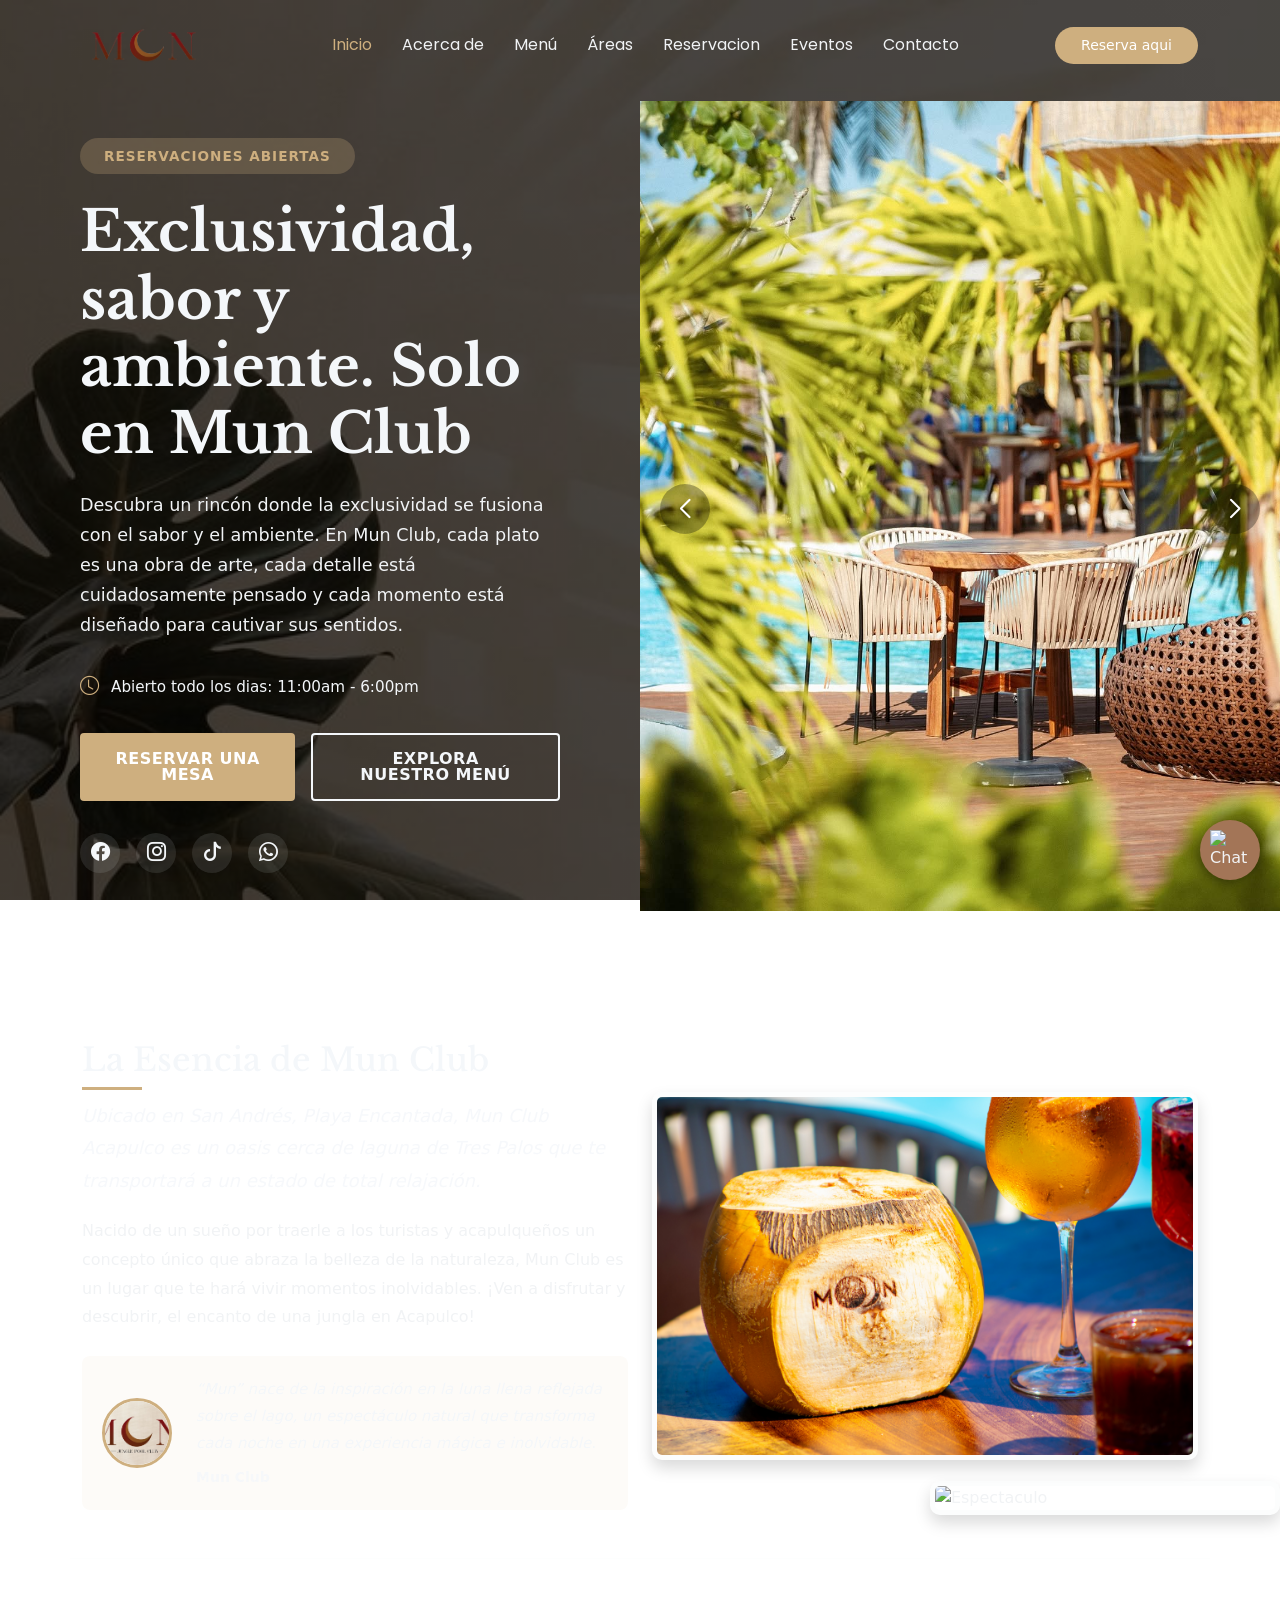
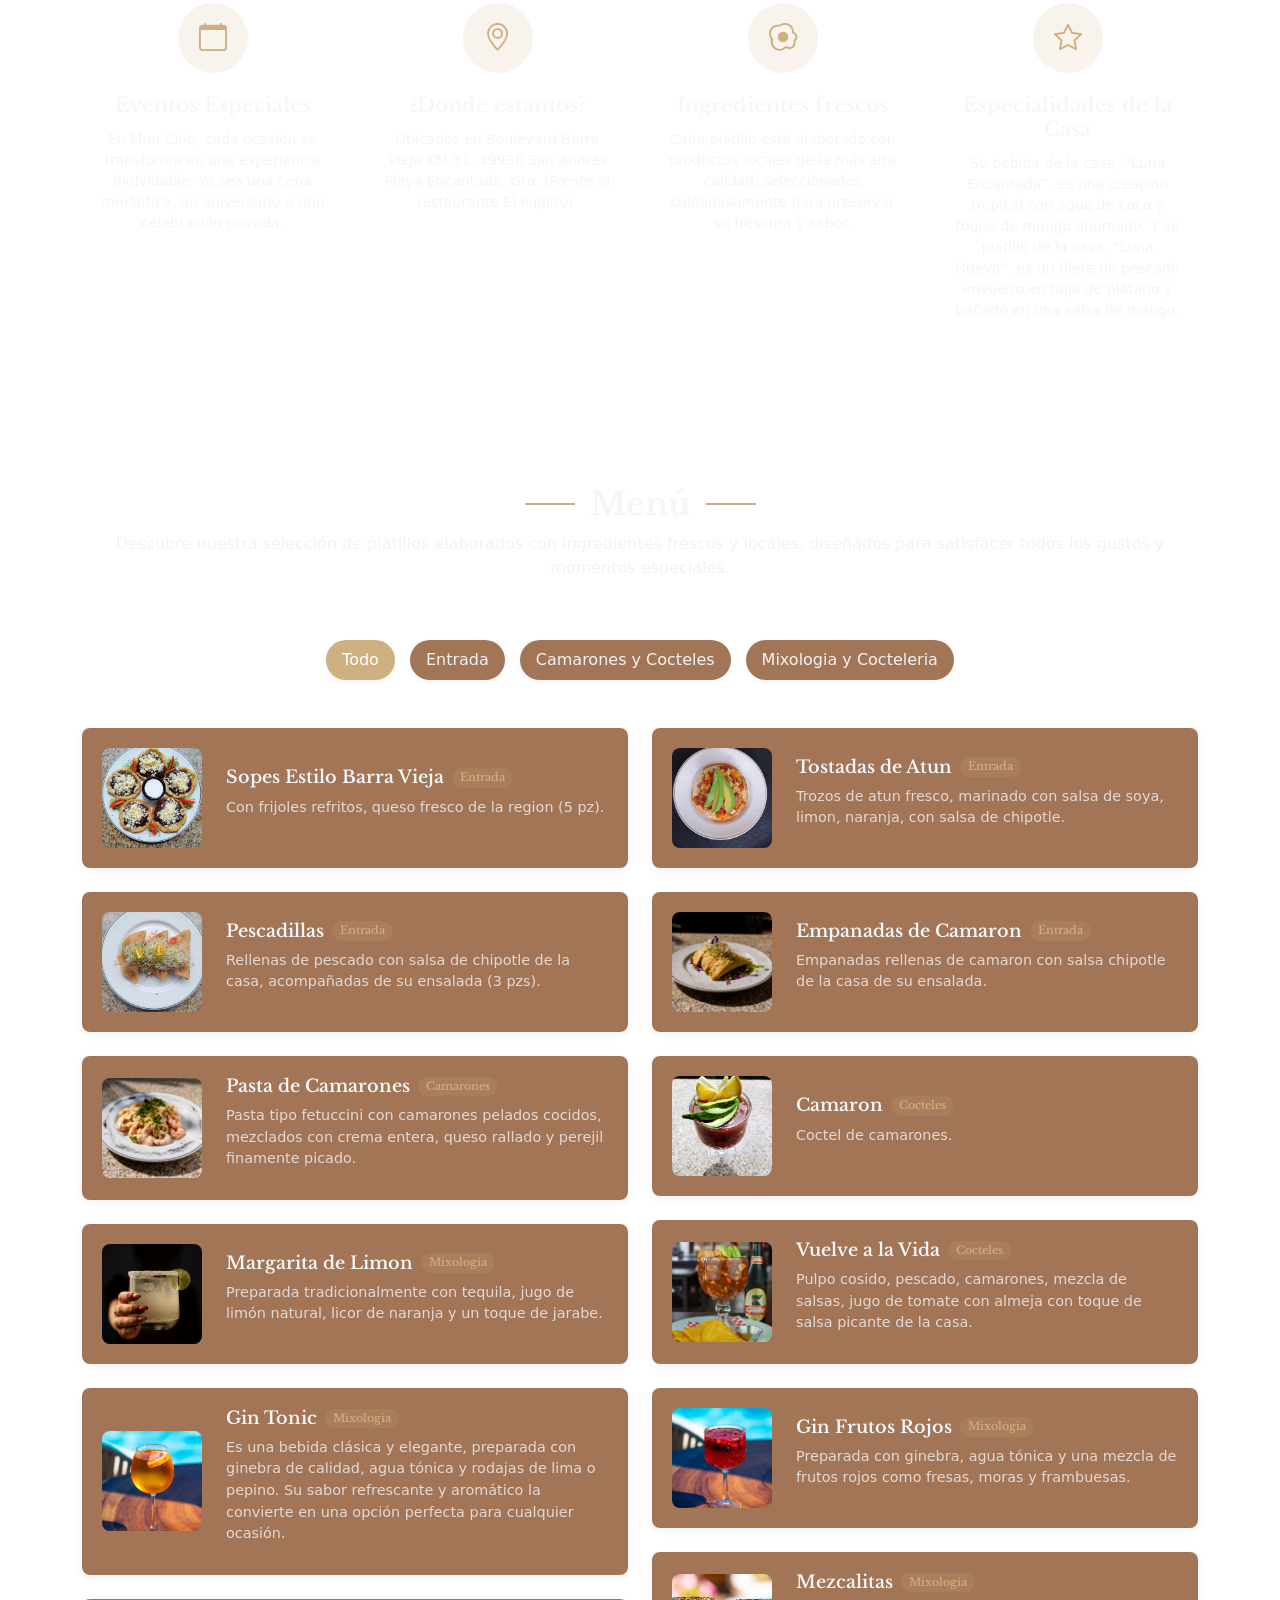
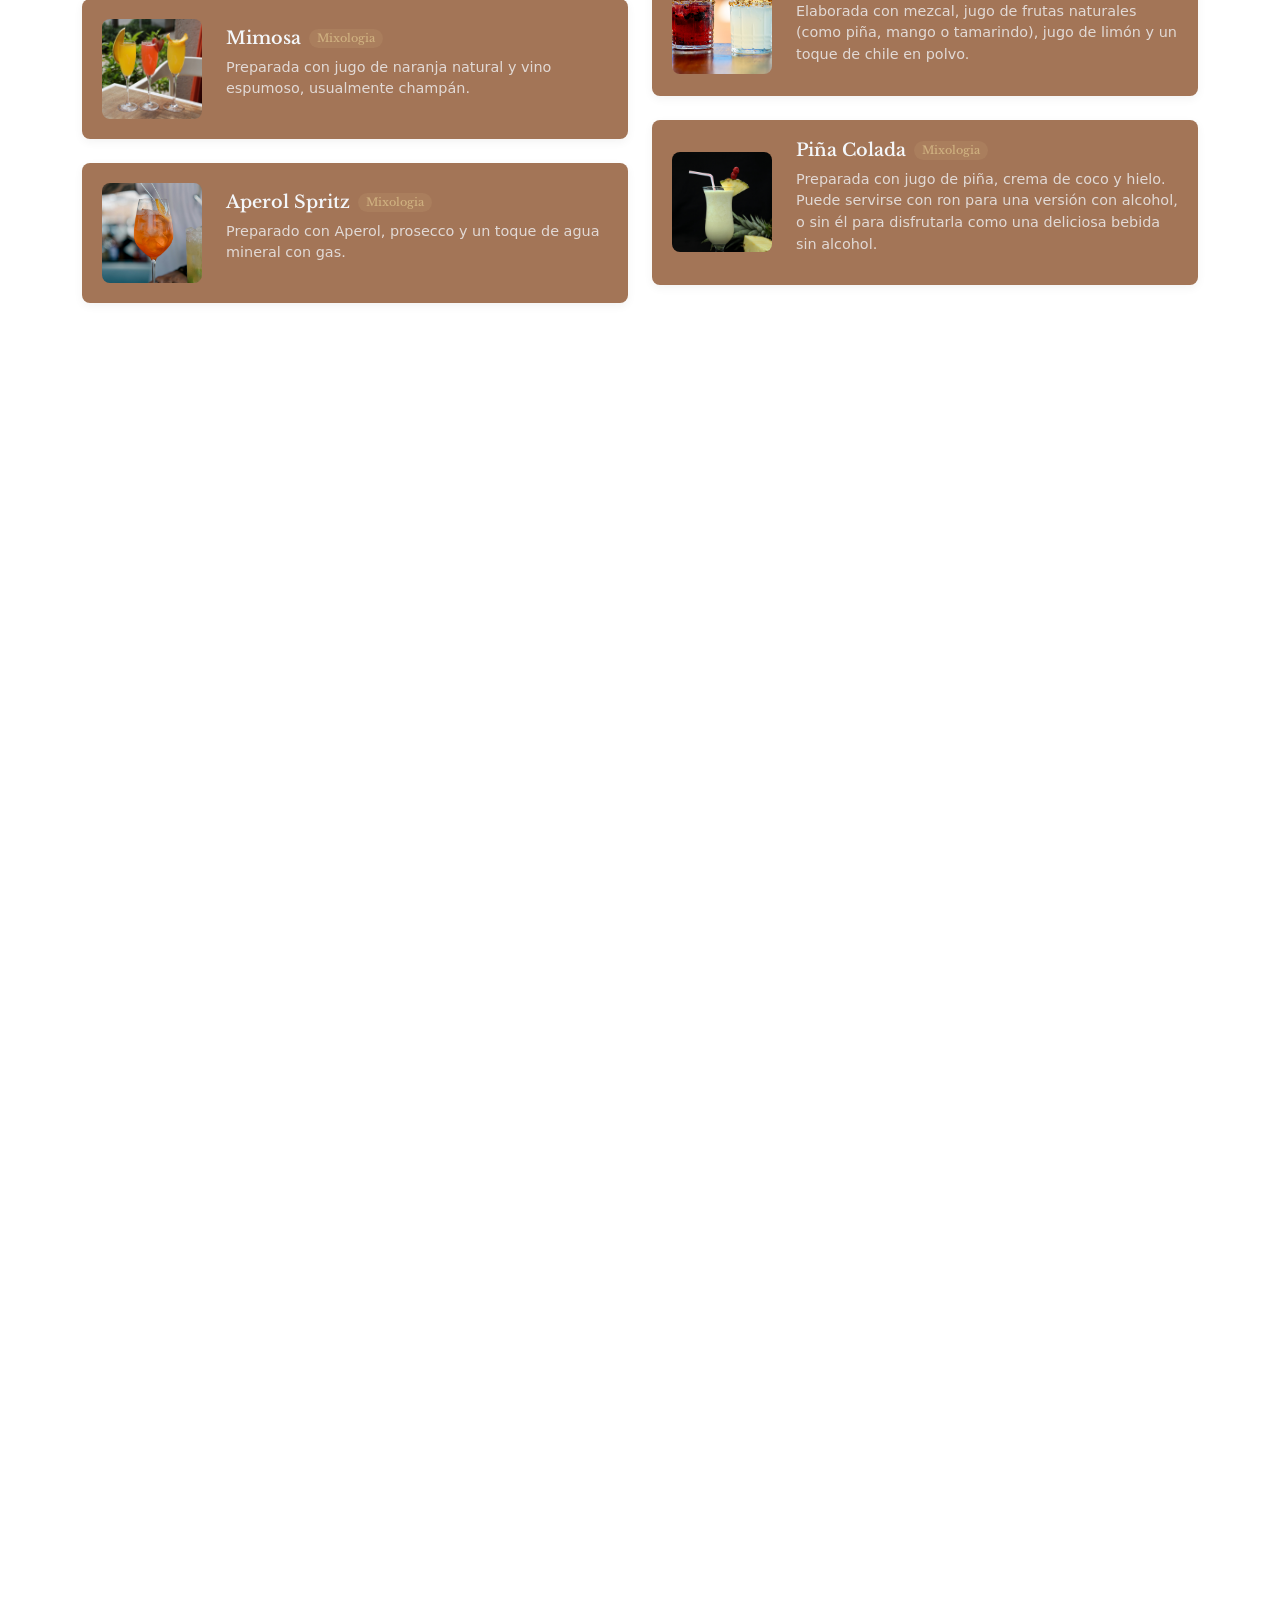
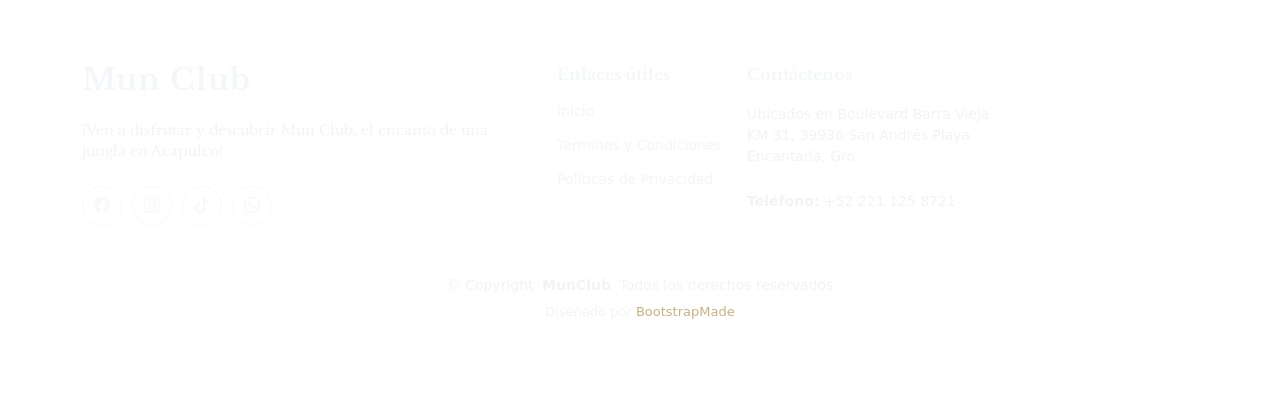
==== commit 85022299: "actualizacion de areas del lugar de munclub" ====
--- a/index.html
+++ b/index.html
@@ -502,8 +502,8 @@
                 <h3>Camastros</h3>
                 <h2>Zona Lounge</h2>
                 <div class="chef-awards">
-                  <span><i class="bi bi-star-fill"></i> James Beard Award</span>
-                  <span><i class="bi bi-star-fill"></i> Two Michelin Stars</span>
+                  <span><i class="bi bi-star-fill"></i> Descripcion</span>
+                  <span><i class="bi bi-star-fill"></i> Descripcion</span>
                 </div>
                 <p>Lorem ipsum dolor sit amet, consectetur adipiscing elit. Ut elit tellus, luctus nec ullamcorper mattis, pulvinar dapibus leo. Proin gravida nibh vel velit auctor aliquet. Aenean sollicitudin, lorem quis bibendum auctor nisi elit.</p>
                 
@@ -531,11 +531,7 @@
                   <div class="chef-card" data-aos="zoom-in" data-aos-delay="250">
                     <div class="chef-img">
                       <img src="assets/img/club/_VR_5833.jpg" class="img-fluid" alt="Chef Portrait">
-                      <div class="social-links">
-                        <a href="#"><i class="bi bi-instagram"></i></a>
-                        <a href="#"><i class="bi bi-twitter-x"></i></a>
-                        <a href="#"><i class="bi bi-facebook"></i></a>
-                      </div>
+                     
                     </div>
                     <div class="chef-info">
                       <h4>Alberca & Sol</h4>
@@ -548,16 +544,12 @@
                 <div class="col-md-6">
                   <div class="chef-card" data-aos="zoom-in" data-aos-delay="300">
                     <div class="chef-img">
-                      <img src="assets/img/restaurant/chef-4.webp" class="img-fluid" alt="Chef Portrait">
-                      <div class="social-links">
-                        <a href="#"><i class="bi bi-instagram"></i></a>
-                        <a href="#"><i class="bi bi-twitter-x"></i></a>
-                        <a href="#"><i class="bi bi-facebook"></i></a>
-                      </div>
+                      <img src="assets/img/club/_ASF8550.jpg" class="img-fluid" alt="Chef Portrait">
+                     
                     </div>
                     <div class="chef-info">
-                      <h4>Jonathan Williams</h4>
-                      <p class="role">Head of Bar</p>
+                      <h4>Descripcion</h4>
+                      <p class="role">Descripcion</p>
                       <p class="details">Lorem ipsum dolor sit amet, consectetur adipiscing elit. Donec dignissim purus a ipsum faucibus, et porttitor.</p>
                     </div>
                   </div>
@@ -566,16 +558,12 @@
                 <div class="col-md-6">
                   <div class="chef-card" data-aos="zoom-in" data-aos-delay="350">
                     <div class="chef-img">
-                      <img src="assets/img/restaurant/chef-5.webp" class="img-fluid" alt="Chef Portrait">
-                      <div class="social-links">
-                        <a href="#"><i class="bi bi-instagram"></i></a>
-                        <a href="#"><i class="bi bi-twitter-x"></i></a>
-                        <a href="#"><i class="bi bi-facebook"></i></a>
-                      </div>
+                      <img src="assets/img/club/_VR_5548.jpg" class="img-fluid" alt="Chef Portrait">
+                      
                     </div>
                     <div class="chef-info">
-                      <h4>Isabella Romano</h4>
-                      <p class="role">Grill Master</p>
+                      <h4>Descripcion</h4>
+                      <p class="role">Descripcion</p>
                       <p class="details">Lorem ipsum dolor sit amet, consectetur adipiscing elit. Donec dignissim purus a ipsum faucibus, et porttitor.</p>
                     </div>
                   </div>
@@ -603,7 +591,7 @@
                   anticipaci&oacute;n y asegura tu lugar para disfrutar de nuestros platillos en el ambiente perfecto.
                 </p>
 
-                <div class="reservation-details mt-4">
+                <div class="reservation-details mt-4"> 
                   <div class="detail-item">
                     <i class="bi bi-clock"></i>
                     <div>
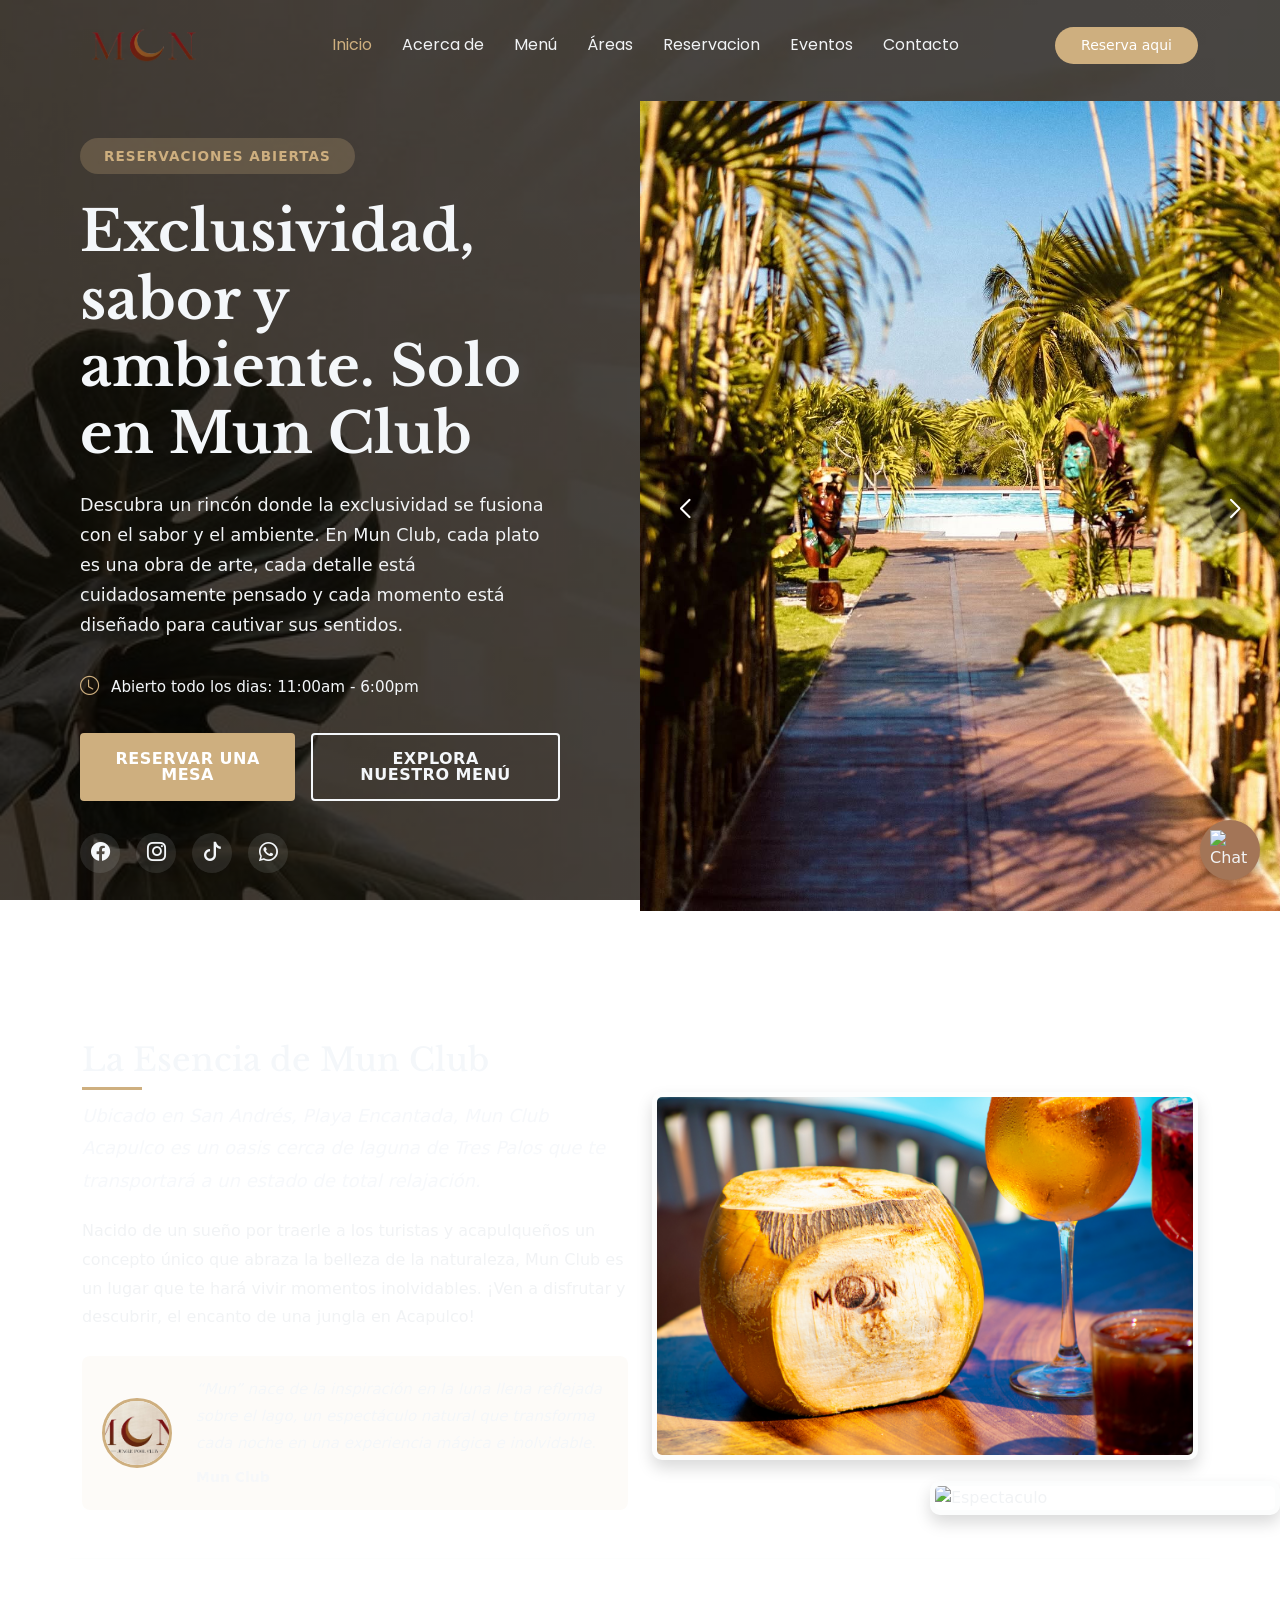
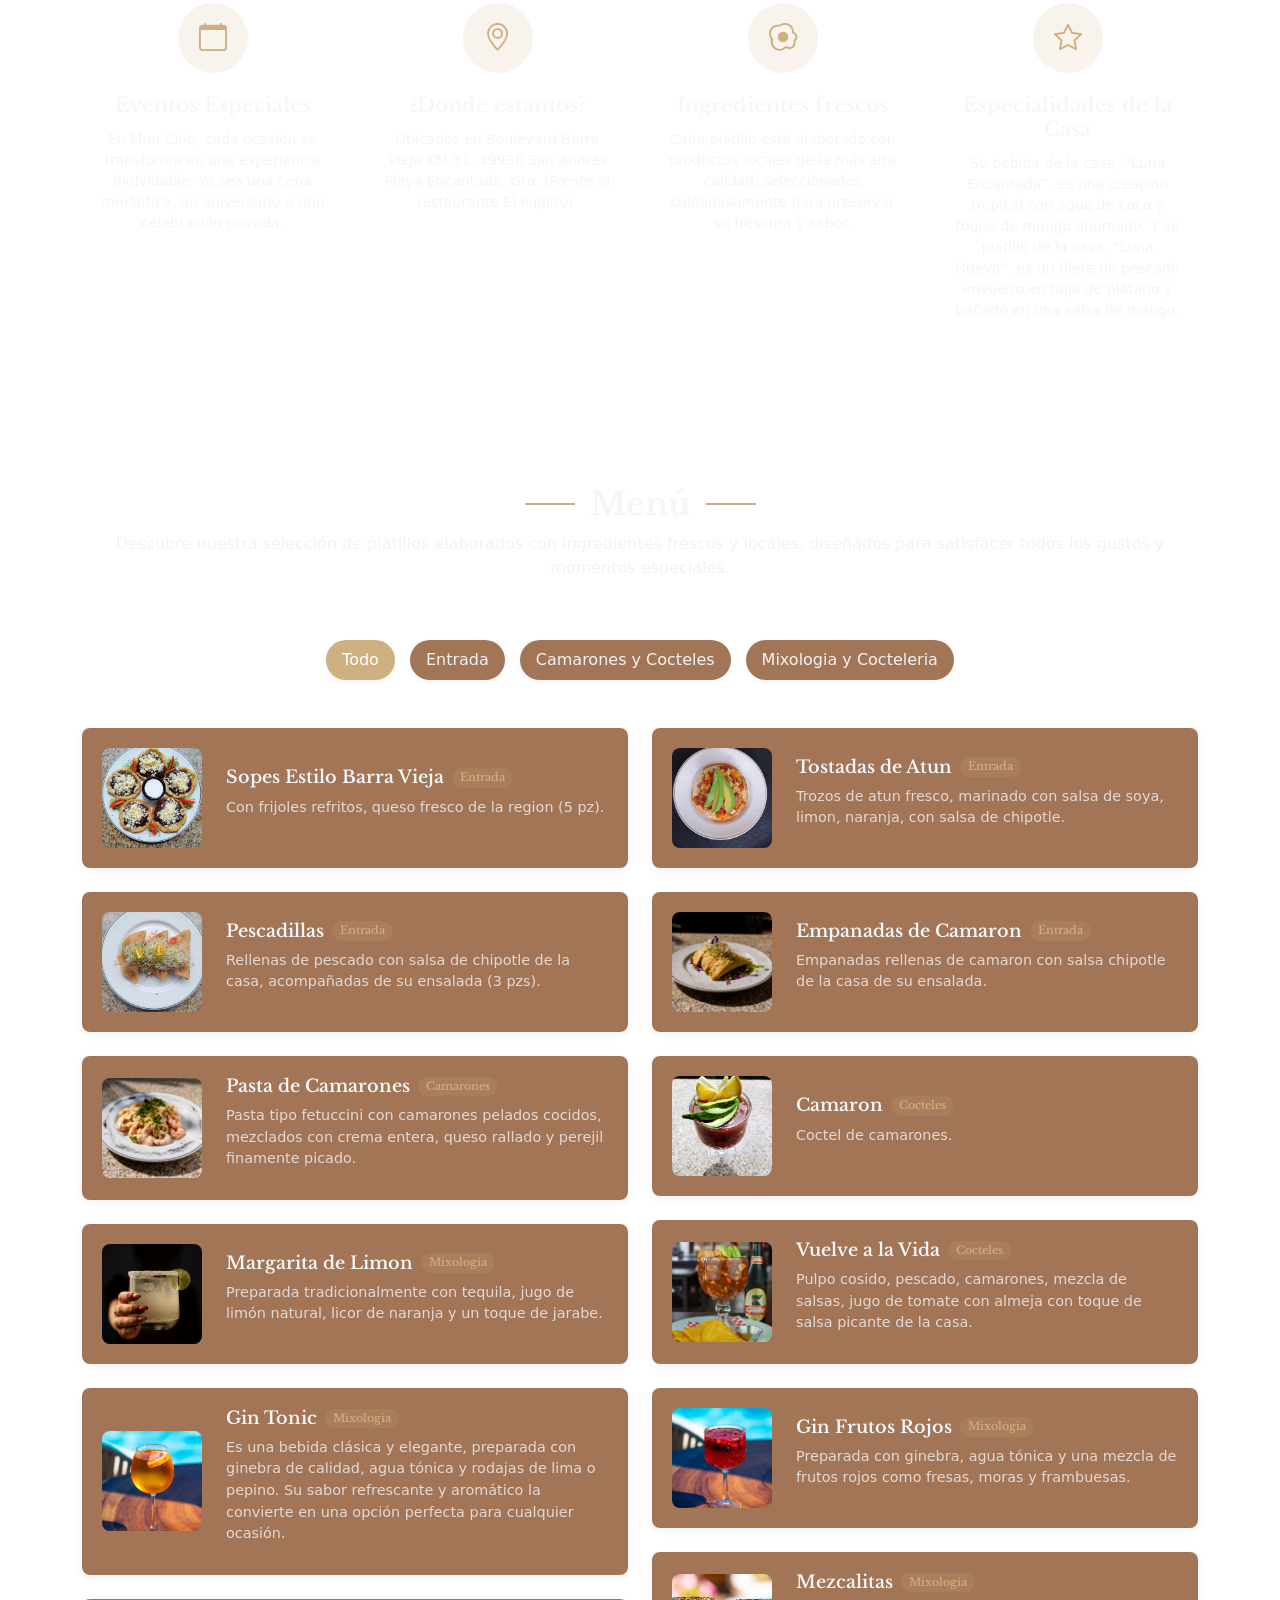
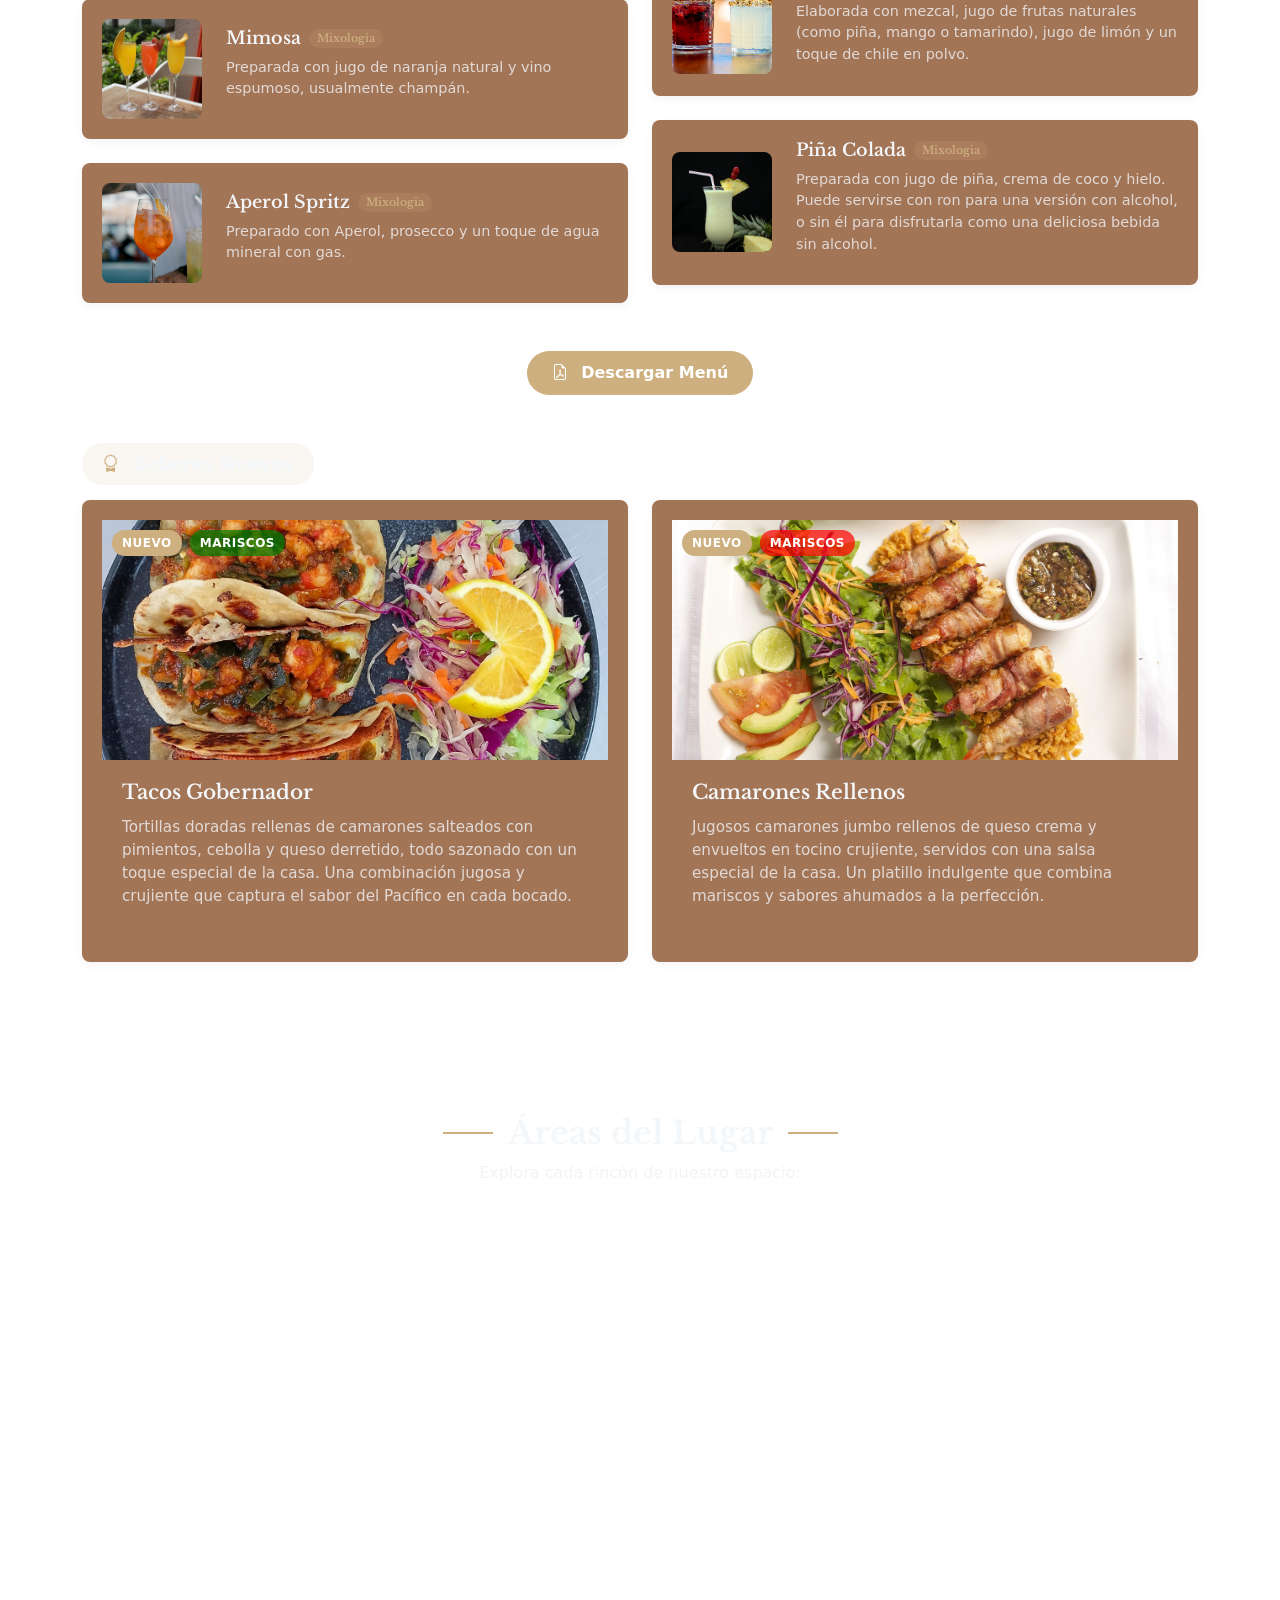
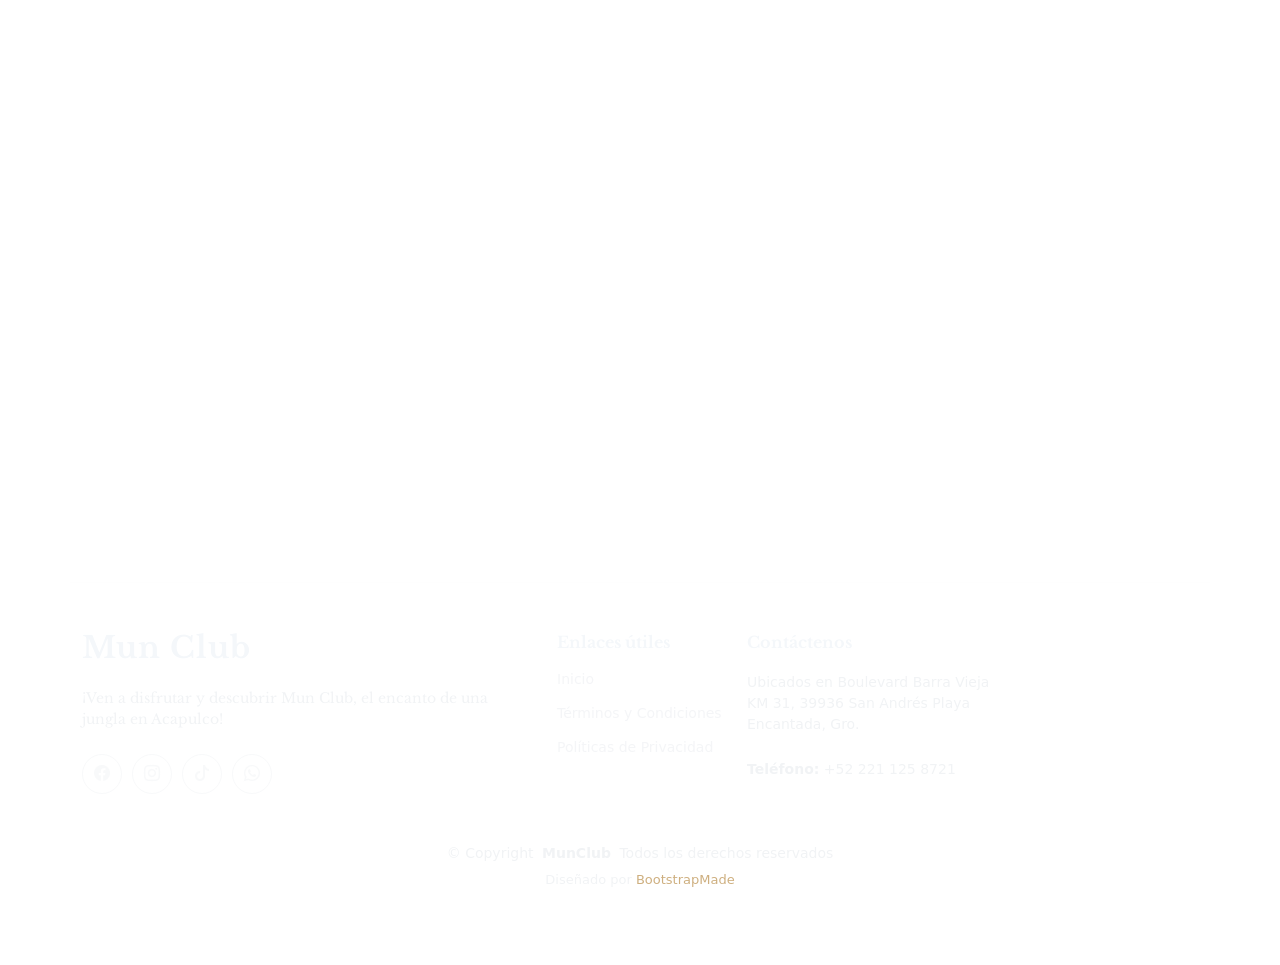
==== commit 3c4288dd: "nueva actualizacion" ====
--- a/index.html
+++ b/index.html
@@ -232,12 +232,14 @@
             </div>
           </div>
         </div>
+
       </div>
 
       </div>
 
     </section><!-- /About Section -->
 
+    
     <!-- Menu Section -->
     <section id="menu" class="menu section">
 
@@ -479,6 +481,7 @@
           </div>
         </div>
       </div>
+
     </section><!-- /Menu Section -->
 
       <!-- Areas Section -->
@@ -526,7 +529,7 @@
                     </div>
                   </div>
                 </div>
-
+    
                 <div class="col-md-6">
                   <div class="chef-card" data-aos="zoom-in" data-aos-delay="250">
                     <div class="chef-img">
@@ -544,7 +547,7 @@
                 <div class="col-md-6">
                   <div class="chef-card" data-aos="zoom-in" data-aos-delay="300">
                     <div class="chef-img">
-                      <img src="assets/img/club/_ASF8550.jpg" class="img-fluid" alt="Chef Portrait">
+                      <img src="assets/img/club/desayuno.jpg" class="img-fluid" alt="Chef Portrait">
                      
                     </div>
                     <div class="chef-info">
@@ -568,6 +571,7 @@
                     </div>
                   </div>
                 </div>
+
               </div>
             </div>
           </div>
@@ -1011,11 +1015,100 @@
               </div>
             </div>
 
-          </div>
-
-
-        </div>
-
+             <div class="col-lg-6 col-md-6">
+              <div class="featured-event-card" data-aos="fade-up" data-aos-delay="250">
+                <div class="event-date">
+                  <span class="month">Agosto</span>
+                  <span class="day">23</span>
+                </div>
+                <div class="event-content">
+                  <div class="event-image">
+                    <img src="assets/img/club/pioneer-5450710_1280.jpg" alt="Summer Wine Festival" class="img-fluid">
+                  </div>
+                  <div class="event-info">
+                    <h4>DJ Ithay</h4>
+                    <ul class="event-meta">
+                      <li><i class="bi bi-clock"></i>Puertas abiertas desde las 11:00 a.m.</li>
+                      <li><i class="bi bi-geo-alt"></i>MCN Beach Pool Club, ubicado en Boulevard Barra Vieja, Playa
+                        Encantada, Acapulco Gro</li>
+                    </ul>
+                    <a href="#book-a-table" class="btn-details">Reservar aqui</a>
+                  </div>
+                </div>
+              </div>
+            </div>
+
+            <div class="col-lg-6 col-md-6">
+              <div class="featured-event-card" data-aos="fade-up" data-aos-delay="250">
+                <div class="event-date">
+                  <span class="month">Agosto</span>
+                  <span class="day">24</span>
+                </div>
+                <div class="event-content">
+                  <div class="event-image">
+                    <img src="assets/img/club/hand-1850120_1280.jpg" alt="Summer Wine Festival" class="img-fluid">
+                  </div>
+                  <div class="event-info">
+                    <h4>DJ Black Factor</h4>
+                    <ul class="event-meta">
+                      <li><i class="bi bi-clock"></i>Puertas abiertas desde las 11:00 a.m.</li>
+                      <li><i class="bi bi-geo-alt"></i>MCN Beach Pool Club, ubicado en Boulevard Barra Vieja, Playa
+                        Encantada, Acapulco Gro</li>
+                    </ul>
+                    <a href="#book-a-table" class="btn-details">Reservar aqui</a>
+                  </div>
+                </div>
+              </div>
+            </div>
+
+            <div class="col-lg-6 col-md-6">
+              <div class="featured-event-card" data-aos="fade-up" data-aos-delay="250">
+                <div class="event-date">
+                  <span class="month">Agosto</span>
+                  <span class="day">30</span>
+                </div>
+                <div class="event-content">
+                  <div class="event-image">
+                    <img src="assets/img/club/pioneer-5450710_1280.jpg" alt="Summer Wine Festival" class="img-fluid">
+                  </div>
+                  <div class="event-info">
+                    <h4>DJ Ithay</h4>
+                    <ul class="event-meta">
+                      <li><i class="bi bi-clock"></i>Puertas abiertas desde las 11:00 a.m.</li>
+                      <li><i class="bi bi-geo-alt"></i>MCN Beach Pool Club, ubicado en Boulevard Barra Vieja, Playa
+                        Encantada, Acapulco Gro</li>
+                    </ul>
+                    <a href="#book-a-table" class="btn-details">Reservar aqui</a>
+                  </div>
+                </div>
+              </div>
+            </div>
+
+            <div class="col-lg-6 col-md-6">
+              <div class="featured-event-card" data-aos="fade-up" data-aos-delay="250">
+                <div class="event-date">
+                  <span class="month">Agosto</span>
+                  <span class="day">31</span>
+                </div>
+                <div class="event-content">
+                  <div class="event-image">
+                    <img src="assets/img/club/hand-1850120_1280.jpg" alt="Summer Wine Festival" class="img-fluid">
+                  </div>
+                  <div class="event-info">
+                    <h4>DJ Black Factor</h4>
+                    <ul class="event-meta">
+                      <li><i class="bi bi-clock"></i>Puertas abiertas desde las 11:00 a.m.</li>
+                      <li><i class="bi bi-geo-alt"></i>MCN Beach Pool Club, ubicado en Boulevard Barra Vieja, Playa
+                        Encantada, Acapulco Gro</li>
+                    </ul>
+                    <a href="#book-a-table" class="btn-details">Reservar aqui</a>
+                  </div>
+                </div>
+              </div>
+            </div>
+
+          </div>
+        </div>
       </div>
 
     </section><!-- /Events Section -->
